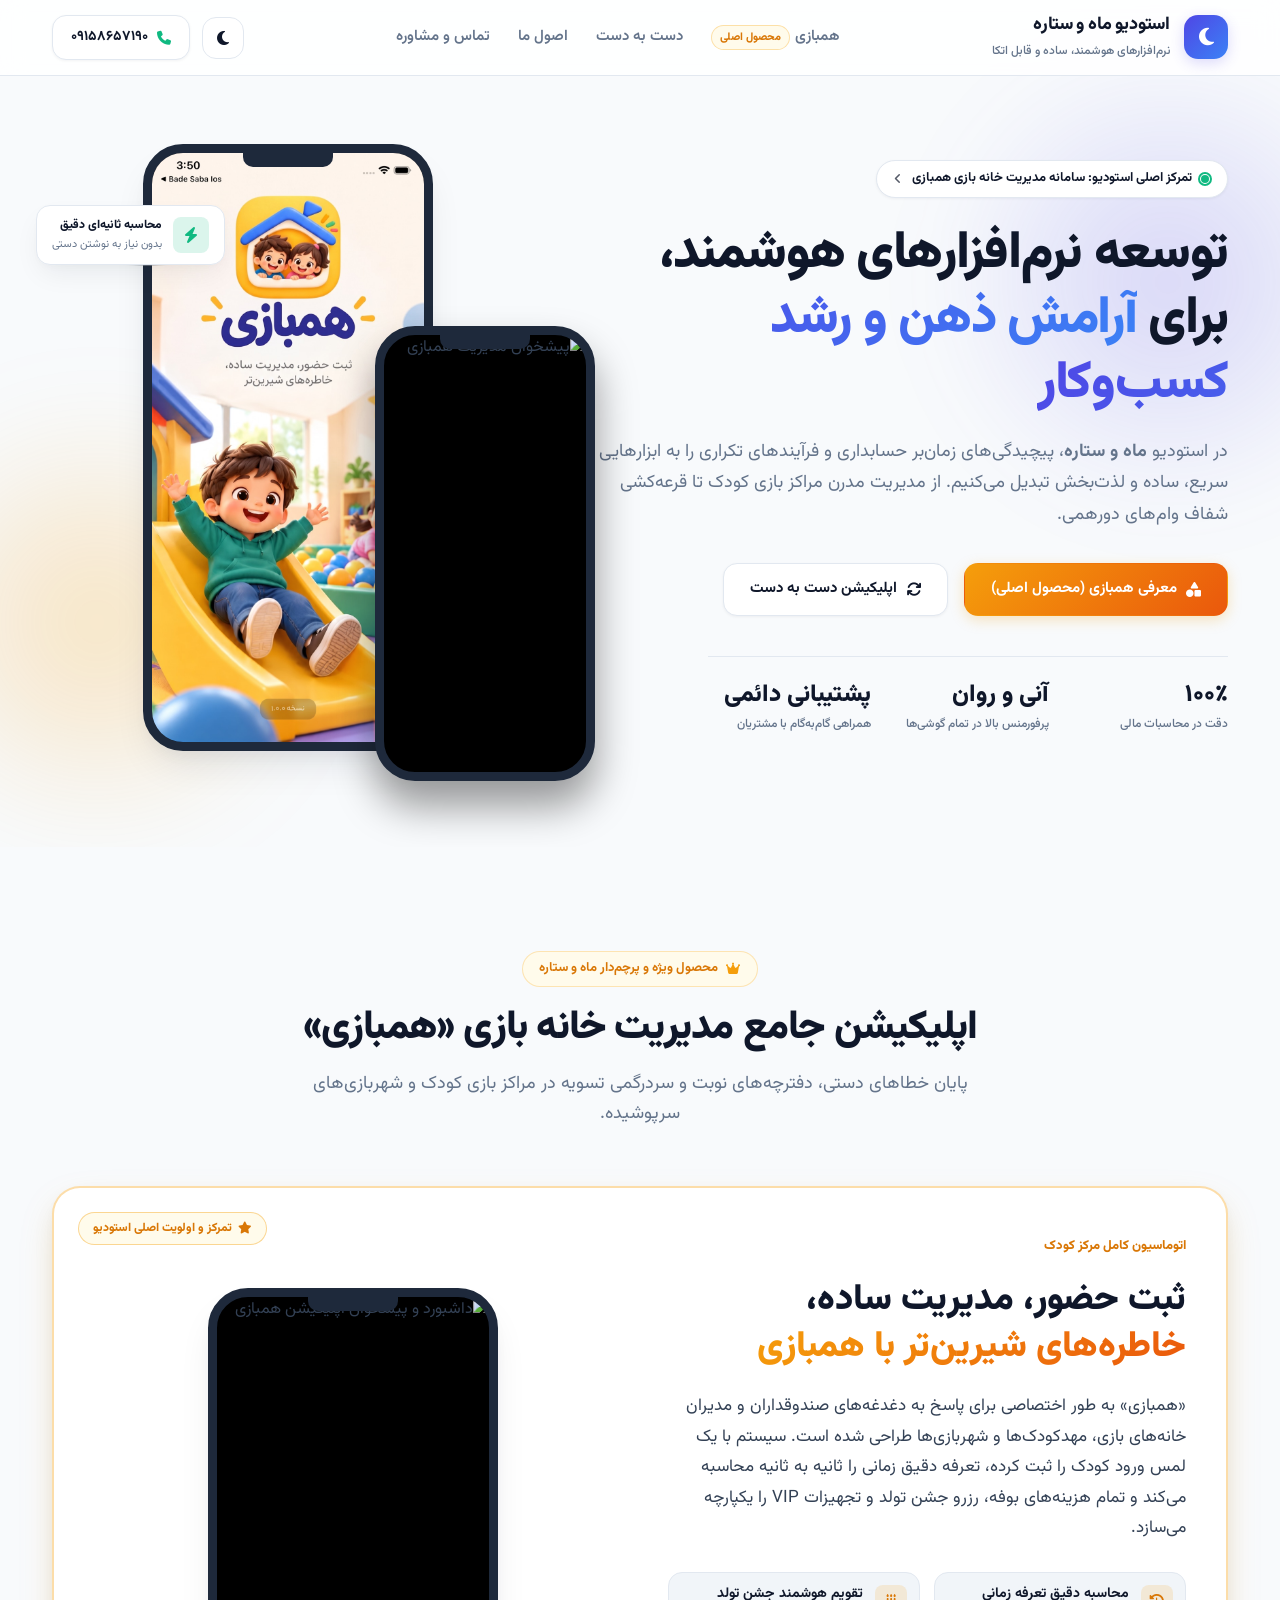
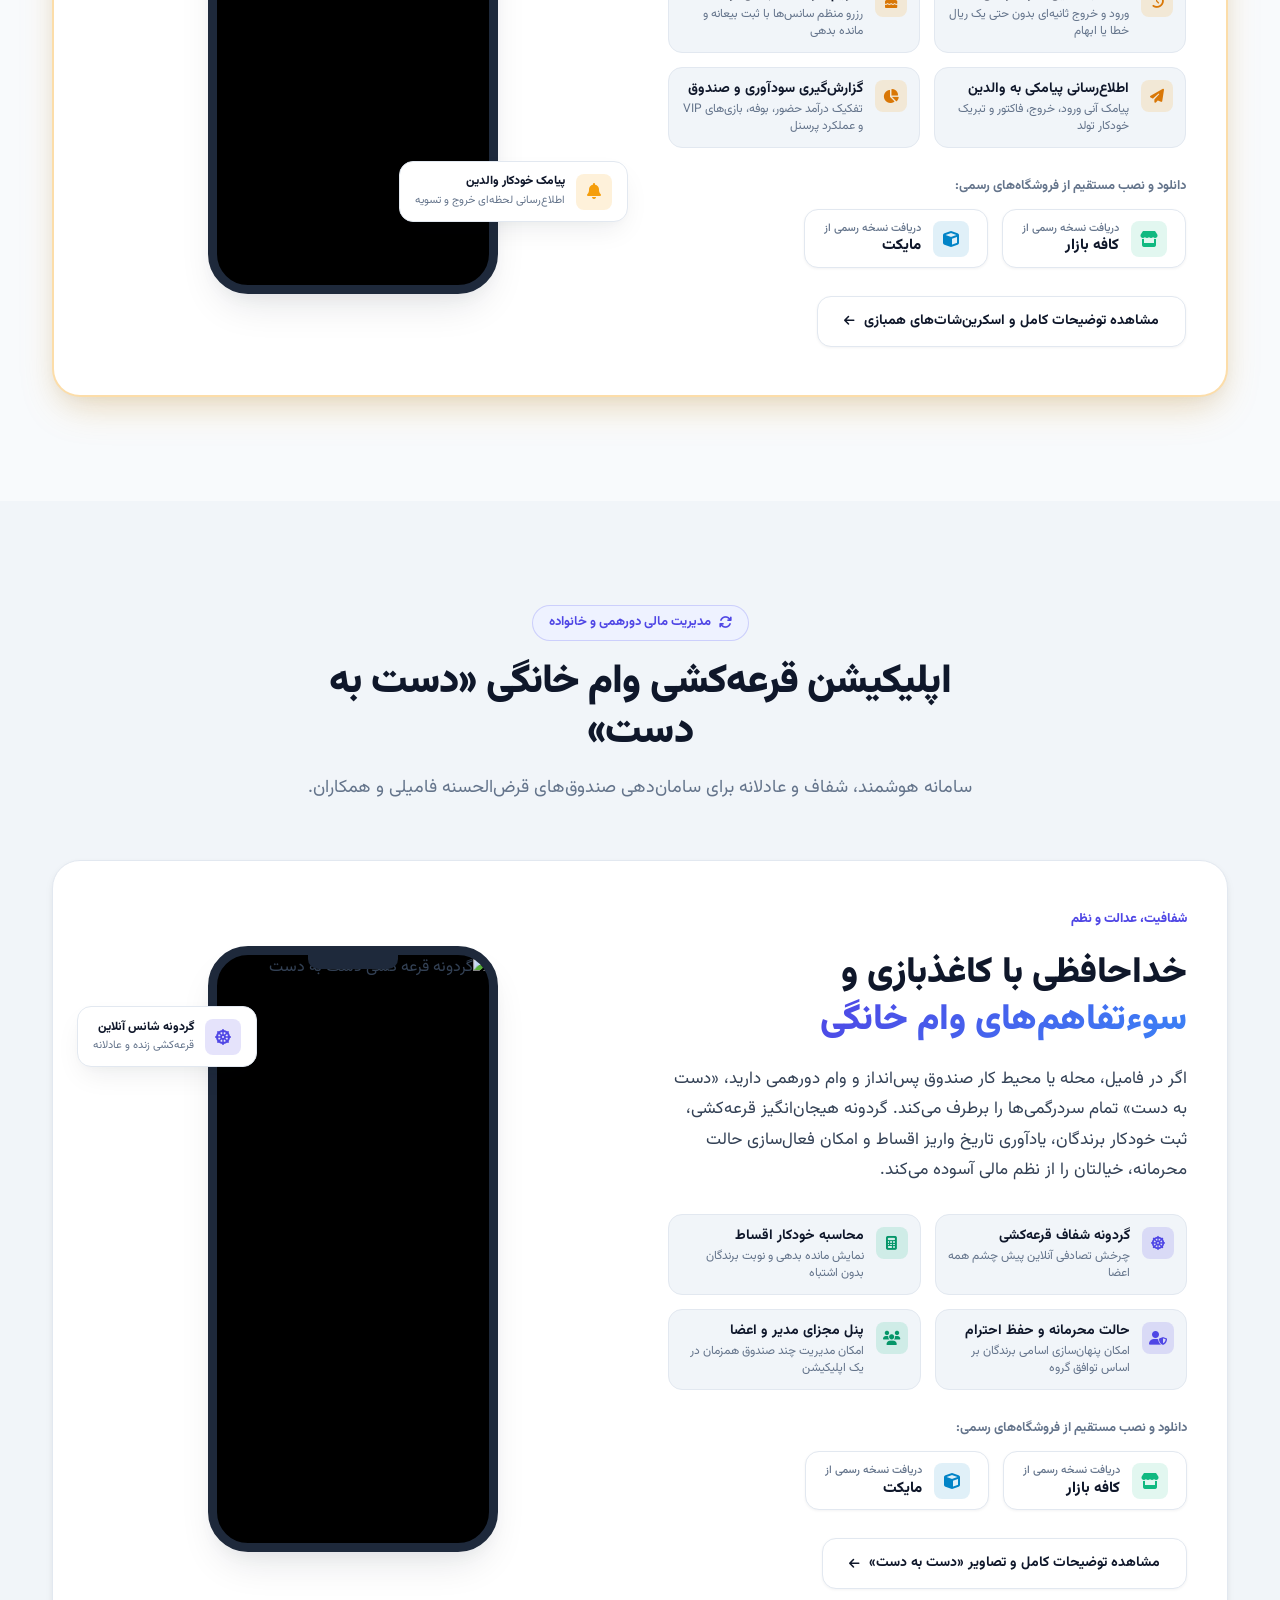
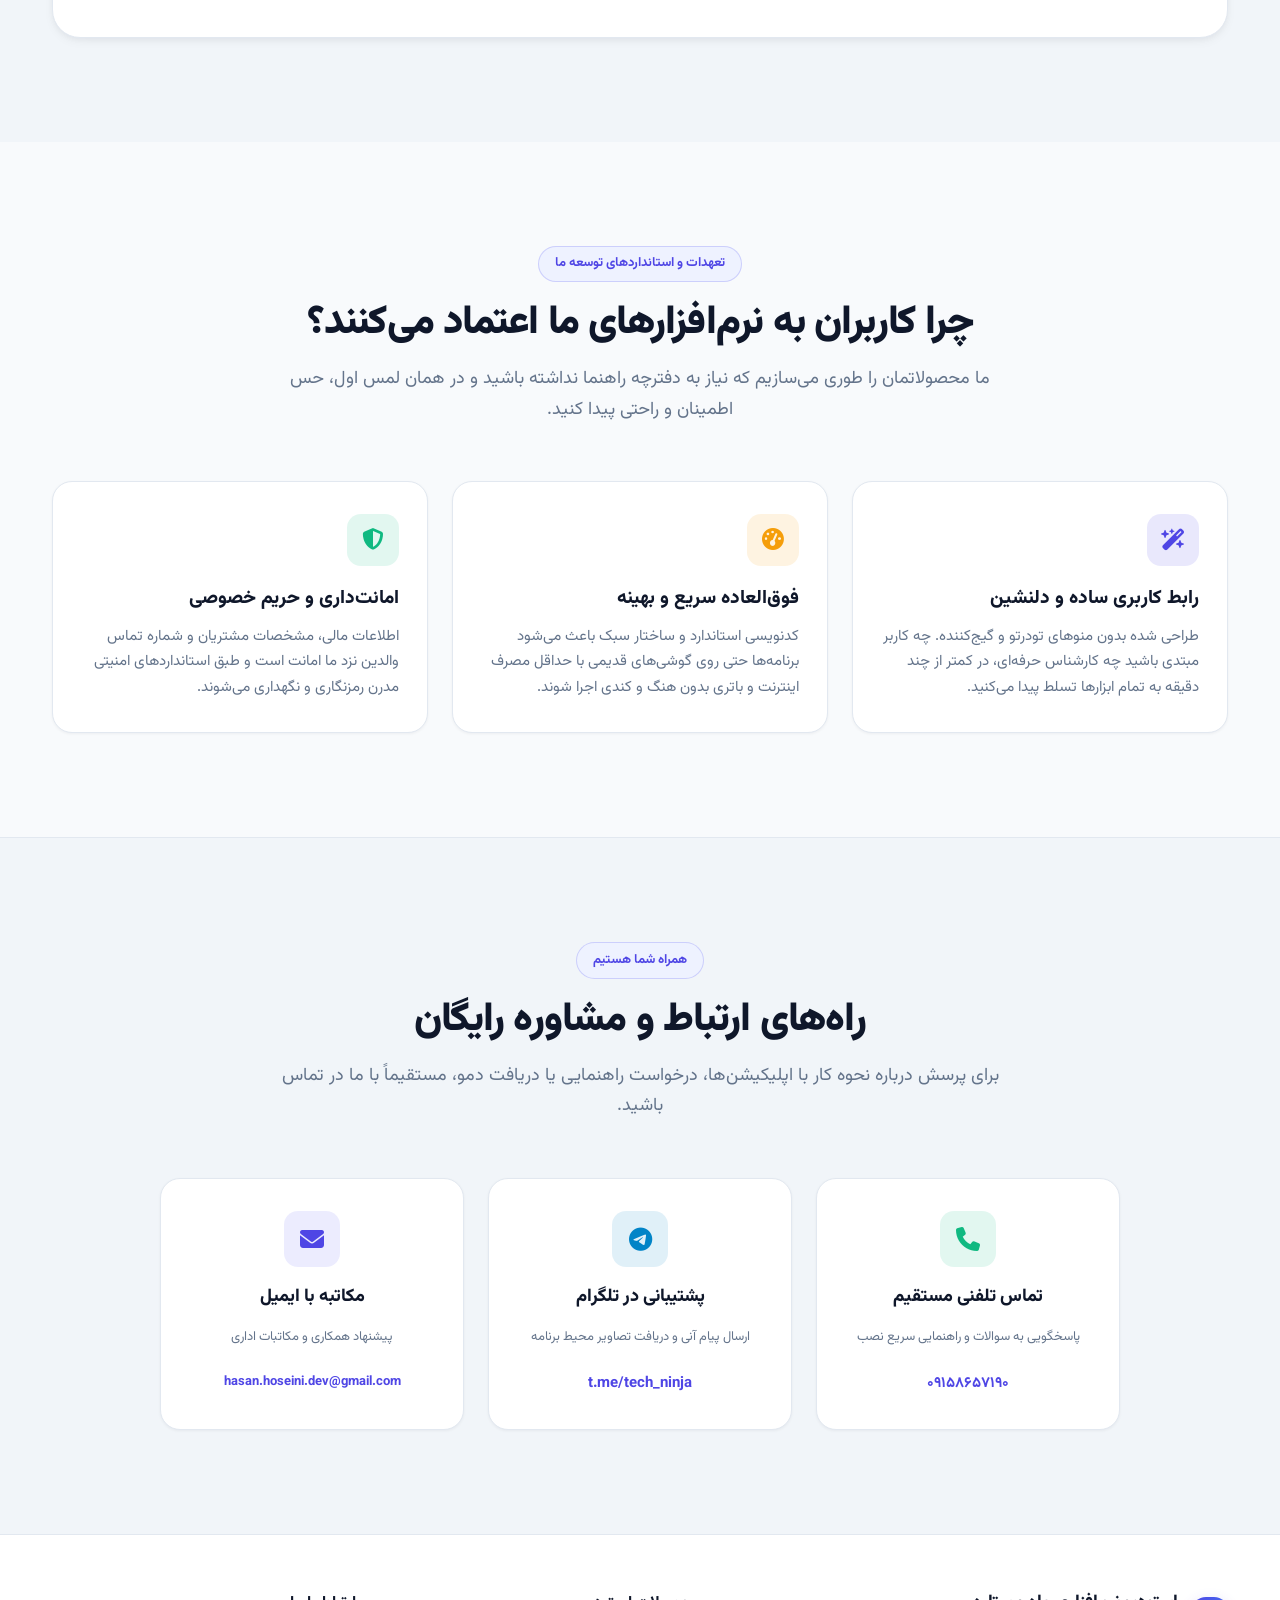
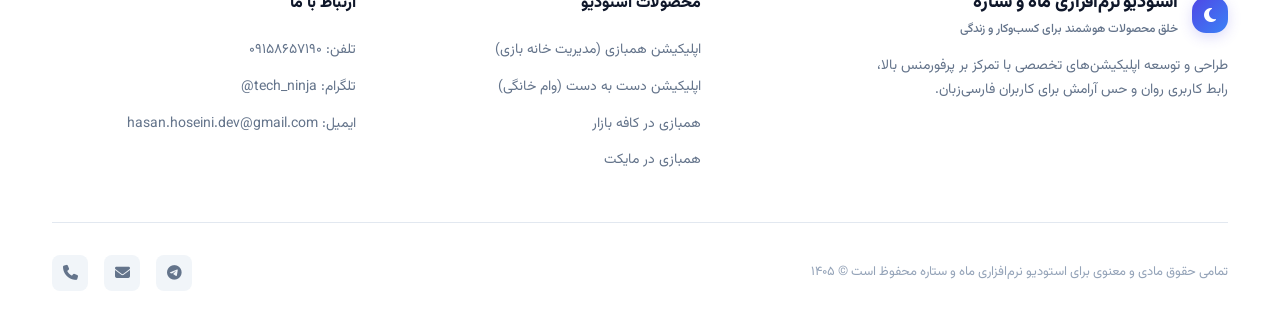
==== index.html @ 5bfb8637 "feat: redesign landing pages with startup design system, hambazi flagship focus, dark/light theme an" ====
<!DOCTYPE html>
<html lang="fa" dir="rtl">
<head>
    <meta charset="UTF-8">
    <meta name="viewport" content="width=device-width, initial-scale=1.0">
    <title>استودیو نرم‌افزاری ماه و ستاره | توسعه اپلیکیشن‌های هوشمند و کاربردی</title>
    <meta name="description" content="استودیو نرم‌افزاری ماه و ستاره، خالق اپلیکیشن مدیریت خانه بازی همبازی (محصول اصلی) و اپلیکیشن قرعه‌کشی وام خانگی دست به دست.">
    <meta name="keywords" content="استودیو ماه و ستاره, اپلیکیشن همبازی, مدیریت خانه بازی, دست به دست, قرعه کشی وام خانگی, نرم افزار شهربازی">
    <meta name="author" content="MoonStar Studio">

    <!-- Preload & OpenGraph -->
    <meta property="og:title" content="استودیو نرم‌افزاری ماه و ستاره | همبازی و دست به دست">
    <meta property="og:description" content="راهکارهای نرم‌افزاری مدرن برای مدیریت خانه بازی و صندوق‌های خانگی با بالاترین سرعت و سادگی.">
    <meta property="og:type" content="website">

    <!-- Instant Theme Init Script (Zero FOUC) -->
    <script>
        (function() {
            try {
                const stored = localStorage.getItem('moonstar_theme');
                const prefersDark = window.matchMedia('(prefers-color-scheme: dark)').matches;
                if (stored === 'dark' || (!stored && prefersDark)) {
                    document.documentElement.classList.add('dark');
                } else {
                    document.documentElement.classList.remove('dark');
                }
            } catch (e) {}
        })();
    </script>

    <!-- Google Font: Vazirmatn -->
    <link rel="preconnect" href="https://fonts.googleapis.com">
    <link rel="preconnect" href="https://fonts.gstatic.com" crossorigin>
    <link href="https://fonts.googleapis.com/css2?family=Vazirmatn:wght@300;400;500;600;700;800;900&display=swap" rel="stylesheet">

    <!-- FontAwesome 6 -->
    <link rel="stylesheet" href="https://cdnjs.cloudflare.com/ajax/libs/font-awesome/6.5.1/css/all.min.css">

    <!-- Design System CSS -->
    <link rel="stylesheet" href="css/style.css">
</head>
<body>

    <!-- Header / Navbar -->
    <header class="header">
        <div class="container header-inner">
            <!-- Brand Logo -->
            <a href="index.html" class="brand-link" aria-label="صفحه اصلی استودیو ماه و ستاره">
                <div class="brand-logo-icon">
                    <i class="fa-solid fa-moon"></i>
                </div>
                <div>
                    <span class="brand-title">استودیو ماه و ستاره</span>
                    <span class="brand-subtitle">نرم‌افزارهای هوشمند، ساده و قابل اتکا</span>
                </div>
            </a>

            <!-- Desktop Nav Menu -->
            <nav>
                <ul class="nav-menu">
                    <li>
                        <a href="#hambazi" class="nav-link">
                            <span>همبازی</span>
                            <span class="nav-link-pill">محصول اصلی</span>
                        </a>
                    </li>
                    <li>
                        <a href="#dastbedast" class="nav-link">دست به دست</a>
                    </li>
                    <li>
                        <a href="#values" class="nav-link">اصول ما</a>
                    </li>
                    <li>
                        <a href="#contact" class="nav-link">تماس و مشاوره</a>
                    </li>
                </ul>
            </nav>

            <!-- Actions -->
            <div class="header-actions">
                <!-- Theme Toggle Button -->
                <button type="button" class="theme-toggle-btn" aria-label="تغییر تم" title="تغییر تم تاریک / روشن">
                    <i class="fa-solid fa-moon"></i>
                </button>

                <!-- Phone CTA (Desktop) -->
                <a href="tel:09158657190" class="btn btn-secondary num-fa" style="display: none; padding: 0.6rem 1.1rem; font-size: 0.875rem;" id="headerPhoneBtn">
                    <i class="fa-solid fa-phone text-emerald-500" style="color: #10b981;"></i>
                    <span>۰۹۱۵۸۶۵۷۱۹۰</span>
                </a>

                <!-- Mobile Menu Button -->
                <button type="button" class="mobile-menu-btn" aria-label="باز کردن منوی موبایل">
                    <i class="fa-solid fa-bars"></i>
                </button>
            </div>
        </div>
    </header>

    <!-- Mobile Drawer Backdrop -->
    <div class="mobile-drawer-backdrop" aria-hidden="true"></div>

    <!-- Mobile Drawer Navigation -->
    <aside class="mobile-drawer" aria-label="منوی موبایل">
        <div class="mobile-drawer-head">
            <div class="brand-link">
                <div class="brand-logo-icon" style="width: 2.25rem; height: 2.25rem; font-size: 1rem;">
                    <i class="fa-solid fa-moon"></i>
                </div>
                <div>
                    <span class="brand-title" style="font-size: 1rem;">ماه و ستاره</span>
                    <span class="brand-subtitle" style="font-size: 0.6875rem;">استودیو نرم‌افزاری</span>
                </div>
            </div>
            <button type="button" class="mobile-drawer-close" aria-label="بستن منو">
                <i class="fa-solid fa-xmark"></i>
            </button>
        </div>

        <ul class="mobile-nav-list">
            <li class="mobile-nav-item">
                <a href="#hambazi">
                    <span>اپلیکیشن همبازی</span>
                    <span class="nav-link-pill">اولویت اول</span>
                </a>
            </li>
            <li class="mobile-nav-item">
                <a href="#dastbedast">
                    <span>اپلیکیشن دست به دست</span>
                    <i class="fa-solid fa-angle-left" style="font-size: 0.75rem; color: var(--text-muted);"></i>
                </a>
            </li>
            <li class="mobile-nav-item">
                <a href="hambazi.html">
                    <span>صفحه اختصاصی همبازی</span>
                    <i class="fa-solid fa-shapes" style="font-size: 0.85rem; color: #f59e0b;"></i>
                </a>
            </li>
            <li class="mobile-nav-item">
                <a href="dastbedast.html">
                    <span>صفحه اختصاصی دست به دست</span>
                    <i class="fa-solid fa-arrows-rotate" style="font-size: 0.85rem; color: var(--primary);"></i>
                </a>
            </li>
            <li class="mobile-nav-item">
                <a href="#values">
                    <span>اصول و تعهدات ما</span>
                    <i class="fa-solid fa-shield-halved" style="font-size: 0.75rem; color: var(--text-muted);"></i>
                </a>
            </li>
            <li class="mobile-nav-item">
                <a href="#contact">
                    <span>ارتباط با استودیو</span>
                    <i class="fa-solid fa-headset" style="font-size: 0.75rem; color: var(--text-muted);"></i>
                </a>
            </li>
        </ul>

        <div class="mobile-drawer-footer">
            <a href="tel:09158657190" class="btn btn-primary num-fa" style="width: 100%;">
                <i class="fa-solid fa-phone"></i>
                <span>تماس مستقیم: ۰۹۱۵۸۶۵۷۱۹۰</span>
            </a>
            <a href="https://t.me/tech_ninja" target="_blank" rel="noopener noreferrer" class="btn btn-secondary" style="width: 100%;">
                <i class="fa-brands fa-telegram" style="color: #0284c7;"></i>
                <span>گفتگو در تلگرام</span>
            </a>
        </div>
    </aside>

    <!-- Main Content -->
    <main id="main-content">

        <!-- Hero Section -->
        <section class="hero-section">
            <div class="hero-glow-1"></div>
            <div class="hero-glow-2"></div>

            <div class="container hero-grid">
                <!-- Text Content -->
                <div class="hero-content">
                    <a href="#hambazi" class="hero-spotlight-pill">
                        <span class="hero-spotlight-dot"></span>
                        <span>تمرکز اصلی استودیو: سامانه مدیریت خانه بازی همبازی</span>
                        <i class="fa-solid fa-angle-left" style="font-size: 0.75rem; opacity: 0.7;"></i>
                    </a>

                    <h1 class="hero-title">
                        توسعه نرم‌افزارهای هوشمند، <br>
                        برای <span class="text-gradient-primary">آرامش ذهن و رشد کسب‌وکار</span>
                    </h1>

                    <p class="hero-desc">
                        در استودیو <strong>ماه و ستاره</strong>، پیچیدگی‌های زمان‌بر حسابداری و فرآیندهای تکراری را به ابزارهایی سریع، ساده و لذت‌بخش تبدیل می‌کنیم. از مدیریت مدرن مراکز بازی کودک تا قرعه‌کشی شفاف وام‌های دورهمی.
                    </p>

                    <div class="hero-actions">
                        <a href="#hambazi" class="btn btn-amber">
                            <i class="fa-solid fa-shapes"></i>
                            <span>معرفی همبازی (محصول اصلی)</span>
                        </a>
                        <a href="#dastbedast" class="btn btn-secondary">
                            <i class="fa-solid fa-arrows-rotate"></i>
                            <span>اپلیکیشن دست به دست</span>
                        </a>
                    </div>

                    <!-- Trust Stats -->
                    <div class="hero-stats-row">
                        <div class="hero-stat-item">
                            <span class="hero-stat-val num-fa">۱۰۰٪</span>
                            <span class="hero-stat-lbl">دقت در محاسبات مالی</span>
                        </div>
                        <div class="hero-stat-item">
                            <span class="hero-stat-val">آنی و روان</span>
                            <span class="hero-stat-lbl">پرفورمنس بالا در تمام گوشی‌ها</span>
                        </div>
                        <div class="hero-stat-item">
                            <span class="hero-stat-val">پشتیبانی دائمی</span>
                            <span class="hero-stat-lbl">همراهی گام‌به‌گام با مشتریان</span>
                        </div>
                    </div>
                </div>

                <!-- Visual Showcase (Dual Phone Frame) -->
                <div class="phone-mockup-wrapper">
                    <div class="phone-frame">
                        <div class="phone-notch"></div>
                        <img src="hambazi-splash.jpg" alt="اپلیکیشن همبازی - مدیریت خانه بازی و شهربازی" class="phone-img" loading="eager" width="290" height="627">
                    </div>

                    <!-- Secondary floating preview -->
                    <div class="secondary-phone">
                        <div class="phone-frame" style="max-width: 220px; box-shadow: 0 25px 40px rgba(0,0,0,0.4);">
                            <div class="phone-notch"></div>
                            <img src="hambazi-dash.png" alt="پیشخوان مدیریت همبازی" class="phone-img" loading="lazy" width="220" height="476">
                        </div>
                    </div>

                    <!-- Floating live badge -->
                    <div class="floating-stat-badge badge-top-left">
                        <div style="width: 2.25rem; height: 2.25rem; border-radius: 8px; background: rgba(16, 185, 129, 0.15); color: #10b981; display: flex; align-items: center; justify-content: center; font-size: 1rem;">
                            <i class="fa-solid fa-bolt"></i>
                        </div>
                        <div>
                            <span style="font-size: 0.75rem; font-weight: 800; color: var(--text-main); display: block;">محاسبه ثانیه‌ای دقیق</span>
                            <span style="font-size: 0.6875rem; color: var(--text-muted); display: block;">بدون نیاز به نوشتن دستی</span>
                        </div>
                    </div>
                </div>
            </div>
        </section>

        <!-- Product 1: Hambazi (Flagship - Primary Focus) -->
        <section id="hambazi" class="section">
            <div class="container">
                <div class="section-title-wrap">
                    <span class="section-badge section-badge-amber">
                        <i class="fa-solid fa-crown" style="color: #f59e0b;"></i>
                        <span>محصول ویژه و پرچم‌دار ماه و ستاره</span>
                    </span>
                    <h2 class="section-title">اپلیکیشن جامع مدیریت خانه بازی «همبازی»</h2>
                    <p class="section-desc">
                        پایان خطاهای دستی، دفترچه‌های نوبت و سردرگمی تسویه در مراکز بازی کودک و شهربازی‌های سرپوشیده.
                    </p>
                </div>

                <div class="product-card-flagship">
                    <span class="flagship-ribbon">
                        <i class="fa-solid fa-star"></i>
                        <span>تمرکز و اولویت اصلی استودیو</span>
                    </span>

                    <div class="product-grid">
                        <!-- Content -->
                        <div class="product-content">
                            <span style="font-size: 0.8125rem; font-weight: 800; color: #d97706; text-transform: uppercase;">اتوماسیون کامل مرکز کودک</span>
                            <h3 class="product-title">
                                ثبت حضور، مدیریت ساده، <br>
                                <span class="text-gradient-amber">خاطره‌های شیرین‌تر با همبازی</span>
                            </h3>

                            <p class="product-desc">
                                «همبازی» به طور اختصاصی برای پاسخ به دغدغه‌های صندوقداران و مدیران خانه‌های بازی، مهدکودک‌ها و شهربازی‌ها طراحی شده است. سیستم با یک لمس ورود کودک را ثبت کرده، تعرفه دقیق زمانی را ثانیه به ثانیه محاسبه می‌کند و تمام هزینه‌های بوفه، رزرو جشن تولد و تجهیزات VIP را یکپارچه می‌سازد.
                            </p>

                            <!-- 4 Key Bullets -->
                            <div class="feature-bullets-grid">
                                <div class="feature-bullet-item">
                                    <div class="feature-bullet-icon bullet-icon-amber">
                                        <i class="fa-solid fa-clock-rotate-left"></i>
                                    </div>
                                    <div class="bullet-text">
                                        <h4>محاسبه دقیق تعرفه زمانی</h4>
                                        <p>ورود و خروج ثانیه‌ای بدون حتی یک ریال خطا یا ابهام</p>
                                    </div>
                                </div>

                                <div class="feature-bullet-item">
                                    <div class="feature-bullet-icon bullet-icon-amber">
                                        <i class="fa-solid fa-cake-candles"></i>
                                    </div>
                                    <div class="bullet-text">
                                        <h4>تقویم هوشمند جشن تولد</h4>
                                        <p>رزرو منظم سانس‌ها با ثبت بیعانه و مانده بدهی</p>
                                    </div>
                                </div>

                                <div class="feature-bullet-item">
                                    <div class="feature-bullet-icon bullet-icon-amber">
                                        <i class="fa-solid fa-paper-plane"></i>
                                    </div>
                                    <div class="bullet-text">
                                        <h4>اطلاع‌رسانی پیامکی به والدین</h4>
                                        <p>پیامک آنی ورود، خروج، فاکتور و تبریک خودکار تولد</p>
                                    </div>
                                </div>

                                <div class="feature-bullet-item">
                                    <div class="feature-bullet-icon bullet-icon-amber">
                                        <i class="fa-solid fa-chart-pie"></i>
                                    </div>
                                    <div class="bullet-text">
                                        <h4>گزارش‌گیری سودآوری و صندوق</h4>
                                        <p>تفکیک درآمد حضور، بوفه، بازی‌های VIP و عملکرد پرسنل</p>
                                    </div>
                                </div>
                            </div>

                            <!-- Store Download Badges -->
                            <div>
                                <span style="font-size: 0.8125rem; font-weight: 700; color: var(--text-muted); display: block; margin-bottom: 0.75rem;">
                                    دانلود و نصب مستقیم از فروشگاه‌های رسمی:
                                </span>
                                <div class="store-badges-group">
                                    <!-- Cafe Bazaar -->
                                    <a href="https://cafebazaar.ir/app/ir.moonstarstudio.hambazi" target="_blank" rel="noopener noreferrer" class="store-badge store-badge-bazaar">
                                        <div class="store-icon-wrap store-icon-bazaar">
                                            <i class="fa-solid fa-store"></i>
                                        </div>
                                        <div class="store-badge-text">
                                            <span class="store-badge-subtitle">دریافت نسخه رسمی از</span>
                                            <span class="store-badge-title">کافه بازار</span>
                                        </div>
                                    </a>

                                    <!-- Myket -->
                                    <a href="https://myket.ir/app/ir.moonstarstudio.hambazi" target="_blank" rel="noopener noreferrer" class="store-badge store-badge-myket">
                                        <div class="store-icon-wrap store-icon-myket">
                                            <i class="fa-solid fa-cube"></i>
                                        </div>
                                        <div class="store-badge-text">
                                            <span class="store-badge-subtitle">دریافت نسخه رسمی از</span>
                                            <span class="store-badge-title">مایکت</span>
                                        </div>
                                    </a>
                                </div>
                            </div>

                            <!-- Link to Full Hambazi Page -->
                            <div style="padding-top: 0.5rem;">
                                <a href="hambazi.html" class="btn btn-secondary" style="font-size: 0.875rem;">
                                    <span>مشاهده توضیحات کامل و اسکرین‌شات‌های همبازی</span>
                                    <i class="fa-solid fa-arrow-left" style="font-size: 0.75rem;"></i>
                                </a>
                            </div>
                        </div>

                        <!-- Visual Frame -->
                        <div class="phone-mockup-wrapper">
                            <div class="phone-frame">
                                <div class="phone-notch"></div>
                                <img src="hambazi-dash.png" alt="داشبورد و پیشخوان اپلیکیشن همبازی" class="phone-img" loading="lazy" width="290" height="627">
                            </div>

                            <div class="floating-stat-badge badge-bottom-right">
                                <div style="width: 2.25rem; height: 2.25rem; border-radius: 8px; background: rgba(245, 158, 11, 0.15); color: #f59e0b; display: flex; align-items: center; justify-content: center; font-size: 1rem;">
                                    <i class="fa-solid fa-bell"></i>
                                </div>
                                <div>
                                    <span style="font-size: 0.75rem; font-weight: 800; color: var(--text-main); display: block;">پیامک خودکار والدین</span>
                                    <span style="font-size: 0.6875rem; color: var(--text-muted); display: block;">اطلاع‌رسانی لحظه‌ای خروج و تسویه</span>
                                </div>
                            </div>
                        </div>
                    </div>
                </div>
            </div>
        </section>

        <!-- Product 2: Dast be Dast -->
        <section id="dastbedast" class="section" style="background: var(--bg-surface-subtle);">
            <div class="container">
                <div class="section-title-wrap">
                    <span class="section-badge section-badge-indigo">
                        <i class="fa-solid fa-arrows-rotate"></i>
                        <span>مدیریت مالی دورهمی و خانواده</span>
                    </span>
                    <h2 class="section-title">اپلیکیشن قرعه‌کشی وام خانگی «دست به دست»</h2>
                    <p class="section-desc">
                        سامانه هوشمند، شفاف و عادلانه برای سامان‌دهی صندوق‌های قرض‌الحسنه فامیلی و همکاران.
                    </p>
                </div>

                <div class="product-card-standard">
                    <div class="product-grid">
                        <!-- Visual Frame -->
                        <div class="phone-mockup-wrapper" style="order: 2;">
                            <div class="phone-frame">
                                <div class="phone-notch"></div>
                                <img src="dast-1.jpg" alt="گردونه قرعه کشی دست به دست" class="phone-img" loading="lazy" width="290" height="627">
                            </div>

                            <div class="floating-stat-badge badge-top-left">
                                <div style="width: 2.25rem; height: 2.25rem; border-radius: 8px; background: rgba(79, 70, 229, 0.15); color: var(--primary); display: flex; align-items: center; justify-content: center; font-size: 1rem;">
                                    <i class="fa-solid fa-dharmachakra"></i>
                                </div>
                                <div>
                                    <span style="font-size: 0.75rem; font-weight: 800; color: var(--text-main); display: block;">گردونه شانس آنلاین</span>
                                    <span style="font-size: 0.6875rem; color: var(--text-muted); display: block;">قرعه‌کشی زنده و عادلانه</span>
                                </div>
                            </div>
                        </div>

                        <!-- Content -->
                        <div class="product-content" style="order: 1;">
                            <span style="font-size: 0.8125rem; font-weight: 800; color: var(--primary); text-transform: uppercase;">شفافیت، عدالت و نظم</span>
                            <h3 class="product-title">
                                خداحافظی با کاغذبازی و <br>
                                <span class="text-gradient-primary">سوءتفاهم‌های وام خانگی</span>
                            </h3>

                            <p class="product-desc">
                                اگر در فامیل، محله یا محیط کار صندوق پس‌انداز و وام دورهمی دارید، «دست به دست» تمام سردرگمی‌ها را برطرف می‌کند. گردونه هیجان‌انگیز قرعه‌کشی، ثبت خودکار برندگان، یادآوری تاریخ واریز اقساط و امکان فعال‌سازی حالت محرمانه، خیالتان را از نظم مالی آسوده می‌کند.
                            </p>

                            <!-- 3 Bullets -->
                            <div class="feature-bullets-grid">
                                <div class="feature-bullet-item">
                                    <div class="feature-bullet-icon bullet-icon-indigo">
                                        <i class="fa-solid fa-dharmachakra"></i>
                                    </div>
                                    <div class="bullet-text">
                                        <h4>گردونه شفاف قرعه‌کشی</h4>
                                        <p>چرخش تصادفی آنلاین پیش چشم همه اعضا</p>
                                    </div>
                                </div>

                                <div class="feature-bullet-item">
                                    <div class="feature-bullet-icon bullet-icon-emerald">
                                        <i class="fa-solid fa-calculator"></i>
                                    </div>
                                    <div class="bullet-text">
                                        <h4>محاسبه خودکار اقساط</h4>
                                        <p>نمایش مانده بدهی و نوبت برندگان بدون اشتباه</p>
                                    </div>
                                </div>

                                <div class="feature-bullet-item">
                                    <div class="feature-bullet-icon bullet-icon-indigo">
                                        <i class="fa-solid fa-user-shield"></i>
                                    </div>
                                    <div class="bullet-text">
                                        <h4>حالت محرمانه و حفظ احترام</h4>
                                        <p>امکان پنهان‌سازی اسامی برندگان بر اساس توافق گروه</p>
                                    </div>
                                </div>

                                <div class="feature-bullet-item">
                                    <div class="feature-bullet-icon bullet-icon-emerald">
                                        <i class="fa-solid fa-users"></i>
                                    </div>
                                    <div class="bullet-text">
                                        <h4>پنل مجزای مدیر و اعضا</h4>
                                        <p>امکان مدیریت چند صندوق همزمان در یک اپلیکیشن</p>
                                    </div>
                                </div>
                            </div>

                            <!-- Store Download Badges -->
                            <div>
                                <span style="font-size: 0.8125rem; font-weight: 700; color: var(--text-muted); display: block; margin-bottom: 0.75rem;">
                                    دانلود و نصب مستقیم از فروشگاه‌های رسمی:
                                </span>
                                <div class="store-badges-group">
                                    <!-- Cafe Bazaar -->
                                    <a href="https://cafebazaar.ir/app/ir.techninja.dastbedast" target="_blank" rel="noopener noreferrer" class="store-badge store-badge-bazaar">
                                        <div class="store-icon-wrap store-icon-bazaar">
                                            <i class="fa-solid fa-store"></i>
                                        </div>
                                        <div class="store-badge-text">
                                            <span class="store-badge-subtitle">دریافت نسخه رسمی از</span>
                                            <span class="store-badge-title">کافه بازار</span>
                                        </div>
                                    </a>

                                    <!-- Myket -->
                                    <a href="https://myket.ir/app/ir.techninja.dastbedast" target="_blank" rel="noopener noreferrer" class="store-badge store-badge-myket">
                                        <div class="store-icon-wrap store-icon-myket">
                                            <i class="fa-solid fa-cube"></i>
                                        </div>
                                        <div class="store-badge-text">
                                            <span class="store-badge-subtitle">دریافت نسخه رسمی از</span>
                                            <span class="store-badge-title">مایکت</span>
                                        </div>
                                    </a>
                                </div>
                            </div>

                            <!-- Link to Full Dast be Dast Page -->
                            <div style="padding-top: 0.5rem;">
                                <a href="dastbedast.html" class="btn btn-secondary" style="font-size: 0.875rem;">
                                    <span>مشاهده توضیحات کامل و تصاویر «دست به دست»</span>
                                    <i class="fa-solid fa-arrow-left" style="font-size: 0.75rem;"></i>
                                </a>
                            </div>
                        </div>
                    </div>
                </div>
            </div>
        </section>

        <!-- Studio Values & Philosophy -->
        <section id="values" class="section">
            <div class="container">
                <div class="section-title-wrap">
                    <span class="section-badge section-badge-indigo">تعهدات و استانداردهای توسعه ما</span>
                    <h2 class="section-title">چرا کاربران به نرم‌افزارهای ما اعتماد می‌کنند؟</h2>
                    <p class="section-desc">ما محصولاتمان را طوری می‌سازیم که نیاز به دفترچه راهنما نداشته باشید و در همان لمس اول، حس اطمینان و راحتی پیدا کنید.</p>
                </div>

                <div class="cards-grid-3">
                    <div class="feature-card">
                        <div class="feature-card-icon" style="background: rgba(79, 70, 229, 0.12); color: var(--primary);">
                            <i class="fa-solid fa-wand-magic-sparkles"></i>
                        </div>
                        <h3 class="feature-card-title">رابط کاربری ساده و دلنشین</h3>
                        <p class="feature-card-text">
                            طراحی شده بدون منوهای تودرتو و گیج‌کننده. چه کاربر مبتدی باشید چه کارشناس حرفه‌ای، در کمتر از چند دقیقه به تمام ابزارها تسلط پیدا می‌کنید.
                        </p>
                    </div>

                    <div class="feature-card">
                        <div class="feature-card-icon" style="background: rgba(245, 158, 11, 0.12); color: #f59e0b;">
                            <i class="fa-solid fa-gauge-high"></i>
                        </div>
                        <h3 class="feature-card-title">فوق‌العاده سریع و بهینه</h3>
                        <p class="feature-card-text">
                            کدنویسی استاندارد و ساختار سبک باعث می‌شود برنامه‌ها حتی روی گوشی‌های قدیمی با حداقل مصرف اینترنت و باتری بدون هنگ و کندی اجرا شوند.
                        </p>
                    </div>

                    <div class="feature-card">
                        <div class="feature-card-icon" style="background: rgba(16, 185, 129, 0.12); color: #10b981;">
                            <i class="fa-solid fa-shield-halved"></i>
                        </div>
                        <h3 class="feature-card-title">امانت‌داری و حریم خصوصی</h3>
                        <p class="feature-card-text">
                            اطلاعات مالی، مشخصات مشتریان و شماره تماس والدین نزد ما امانت است و طبق استانداردهای امنیتی مدرن رمزنگاری و نگهداری می‌شوند.
                        </p>
                    </div>
                </div>
            </div>
        </section>

        <!-- Contact Section -->
        <section id="contact" class="section" style="background: var(--bg-surface-subtle); border-top: 1px solid var(--border-subtle);">
            <div class="container">
                <div class="section-title-wrap">
                    <span class="section-badge section-badge-indigo">همراه شما هستیم</span>
                    <h2 class="section-title">راه‌های ارتباط و مشاوره رایگان</h2>
                    <p class="section-desc">
                        برای پرسش درباره نحوه کار با اپلیکیشن‌ها، درخواست راهنمایی یا دریافت دمو، مستقیماً با ما در تماس باشید.
                    </p>
                </div>

                <div class="contact-cards-grid">
                    <!-- Phone -->
                    <a href="tel:09158657190" class="contact-card">
                        <div class="contact-card-icon" style="background: rgba(16, 185, 129, 0.12); color: #10b981;">
                            <i class="fa-solid fa-phone"></i>
                        </div>
                        <h3 class="contact-card-title">تماس تلفنی مستقیم</h3>
                        <p class="contact-card-desc">پاسخگویی به سوالات و راهنمایی سریع نصب</p>
                        <span class="contact-card-link num-fa">۰۹۱۵۸۶۵۷۱۹۰</span>
                    </a>

                    <!-- Telegram -->
                    <a href="https://t.me/tech_ninja" target="_blank" rel="noopener noreferrer" class="contact-card">
                        <div class="contact-card-icon" style="background: rgba(2, 132, 199, 0.12); color: #0284c7;">
                            <i class="fa-brands fa-telegram"></i>
                        </div>
                        <h3 class="contact-card-title">پشتیبانی در تلگرام</h3>
                        <p class="contact-card-desc">ارسال پیام آنی و دریافت تصاویر محیط برنامه</p>
                        <span class="contact-card-link">t.me/tech_ninja</span>
                    </a>

                    <!-- Email -->
                    <a href="mailto:hasan.hoseini.dev@gmail.com" class="contact-card">
                        <div class="contact-card-icon" style="background: rgba(99, 102, 241, 0.12); color: var(--primary);">
                            <i class="fa-solid fa-envelope"></i>
                        </div>
                        <h3 class="contact-card-title">مکاتبه با ایمیل</h3>
                        <p class="contact-card-desc">پیشنهاد همکاری و مکاتبات اداری</p>
                        <span class="contact-card-link" style="font-size: 0.8125rem;">hasan.hoseini.dev@gmail.com</span>
                    </a>
                </div>
            </div>
        </section>

    </main>

    <!-- Footer -->
    <footer class="footer">
        <div class="container">
            <div class="footer-top">
                <div class="footer-brand">
                    <div class="brand-link">
                        <div class="brand-logo-icon" style="width: 2.25rem; height: 2.25rem; font-size: 1rem;">
                            <i class="fa-solid fa-moon"></i>
                        </div>
                        <div>
                            <span class="brand-title">استودیو نرم‌افزاری ماه و ستاره</span>
                            <span class="brand-subtitle">خلق محصولات هوشمند برای کسب‌وکار و زندگی</span>
                        </div>
                    </div>
                    <p>
                        طراحی و توسعه اپلیکیشن‌های تخصصی با تمرکز بر پرفورمنس بالا، رابط کاربری روان و حس آرامش برای کاربران فارسی‌زبان.
                    </p>
                </div>

                <div>
                    <h4 class="footer-col-title">محصولات استودیو</h4>
                    <ul class="footer-links">
                        <li>
                            <a href="hambazi.html" class="footer-link">اپلیکیشن همبازی (مدیریت خانه بازی)</a>
                        </li>
                        <li>
                            <a href="dastbedast.html" class="footer-link">اپلیکیشن دست به دست (وام خانگی)</a>
                        </li>
                        <li>
                            <a href="https://cafebazaar.ir/app/ir.moonstarstudio.hambazi" target="_blank" rel="noopener noreferrer" class="footer-link">همبازی در کافه بازار</a>
                        </li>
                        <li>
                            <a href="https://myket.ir/app/ir.moonstarstudio.hambazi" target="_blank" rel="noopener noreferrer" class="footer-link">همبازی در مایکت</a>
                        </li>
                    </ul>
                </div>

                <div>
                    <h4 class="footer-col-title">ارتباط با ما</h4>
                    <ul class="footer-links">
                        <li>
                            <a href="tel:09158657190" class="footer-link num-fa">تلفن: ۰۹۱۵۸۶۵۷۱۹۰</a>
                        </li>
                        <li>
                            <a href="https://t.me/tech_ninja" target="_blank" rel="noopener noreferrer" class="footer-link">تلگرام: tech_ninja@</a>
                        </li>
                        <li>
                            <a href="mailto:hasan.hoseini.dev@gmail.com" class="footer-link">ایمیل: hasan.hoseini.dev@gmail.com</a>
                        </li>
                    </ul>
                </div>
            </div>

            <div class="footer-bottom">
                <div>
                    تمامی حقوق مادی و معنوی برای استودیو نرم‌افزاری ماه و ستاره محفوظ است © ۱۴۰۵
                </div>
                <div class="social-links">
                    <a href="https://t.me/tech_ninja" target="_blank" rel="noopener noreferrer" class="social-btn" aria-label="تلگرام">
                        <i class="fa-brands fa-telegram"></i>
                    </a>
                    <a href="mailto:hasan.hoseini.dev@gmail.com" class="social-btn" aria-label="ایمیل">
                        <i class="fa-solid fa-envelope"></i>
                    </a>
                    <a href="tel:09158657190" class="social-btn" aria-label="تماس تلفنی">
                        <i class="fa-solid fa-phone"></i>
                    </a>
                </div>
            </div>
        </div>
    </footer>

    <!-- Interactive Scripts -->
    <script src="js/main.js"></script>
    <script>
        // Reveal desktop header phone button on scroll or on larger screens
        if (window.innerWidth >= 1200) {
            const btn = document.getElementById('headerPhoneBtn');
            if (btn) btn.style.display = 'inline-flex';
        }
    </script>
</body>
</html>
---- css/style.css ----
/* ==========================================================================
   MoonStar Studio - Design System & Modern Responsive Stylesheet
   Supports: Light/Dark Theme, RTL, Mobile First, High Performance
   ========================================================================== */

/* --------------------------------------------------------------------------
   1. Theme Variables & Tokens
   -------------------------------------------------------------------------- */
:root {
  --font-sans: 'Vazirmatn', -apple-system, BlinkMacSystemFont, 'Segoe UI', Roboto, Helvetica, Arial, sans-serif;

  /* Light Palette */
  --bg-page: #f8fafc;
  --bg-surface: #ffffff;
  --bg-surface-elevated: #ffffff;
  --bg-surface-subtle: #f1f5f9;
  --bg-card: #ffffff;
  --bg-glass: rgba(255, 255, 255, 0.85);

  --border-subtle: #e2e8f0;
  --border-strong: #cbd5e1;
  --border-accent: rgba(99, 102, 241, 0.25);

  --text-main: #0f172a;
  --text-body: #334155;
  --text-muted: #64748b;
  --text-faint: #94a3b8;

  /* Brand Accents */
  --primary: #4f46e5;
  --primary-hover: #4338ca;
  --primary-light: #eef2ff;
  --primary-gradient: linear-gradient(135deg, #4f46e5 0%, #3b82f6 100%);
  --primary-glow: rgba(79, 70, 229, 0.2);

  /* Hambazi Brand (Amber / Warm Orange / Playful Blue) */
  --hambazi-primary: #f59e0b;
  --hambazi-gradient: linear-gradient(135deg, #f59e0b 0%, #ea580c 100%);
  --hambazi-glow: rgba(245, 158, 11, 0.25);
  --hambazi-light: #fffbeb;

  /* Dast be Dast Brand (Indigo / Violet) */
  --dast-primary: #4338ca;
  --dast-gradient: linear-gradient(135deg, #4338ca 0%, #7c3aed 100%);
  --dast-glow: rgba(67, 56, 202, 0.2);
  --dast-light: #eef2ff;

  /* Store Colors */
  --bazaar-green: #10b981;
  --bazaar-hover: #059669;
  --myket-blue: #0284c7;
  --myket-hover: #0369a1;

  /* Shadows */
  --shadow-sm: 0 1px 3px 0 rgba(15, 23, 42, 0.05);
  --shadow-md: 0 4px 12px -2px rgba(15, 23, 42, 0.06), 0 2px 6px -1px rgba(15, 23, 42, 0.04);
  --shadow-lg: 0 12px 28px -6px rgba(15, 23, 42, 0.08), 0 4px 12px -2px rgba(15, 23, 42, 0.03);
  --shadow-xl: 0 20px 40px -12px rgba(15, 23, 42, 0.12), 0 8px 16px -4px rgba(15, 23, 42, 0.04);
  --phone-frame-border: #1e293b;

  --transition-fast: 150ms ease;
  --transition-normal: 250ms ease;
  --radius-sm: 8px;
  --radius-md: 14px;
  --radius-lg: 20px;
  --radius-xl: 28px;
  --radius-full: 9999px;
}

/* Dark Theme */
html.dark {
  --bg-page: #0b0f19;
  --bg-surface: #111827;
  --bg-surface-elevated: #1a2234;
  --bg-surface-subtle: #1e293b;
  --bg-card: #131b2e;
  --bg-glass: rgba(11, 15, 25, 0.88);

  --border-subtle: #1f293d;
  --border-strong: #334155;
  --border-accent: rgba(99, 102, 241, 0.35);

  --text-main: #f8fafc;
  --text-body: #cbd5e1;
  --text-muted: #94a3b8;
  --text-faint: #64748b;

  --primary: #6366f1;
  --primary-hover: #818cf8;
  --primary-light: rgba(99, 102, 241, 0.12);
  --primary-gradient: linear-gradient(135deg, #6366f1 0%, #38bdf8 100%);
  --primary-glow: rgba(99, 102, 241, 0.3);

  --hambazi-primary: #fbbf24;
  --hambazi-gradient: linear-gradient(135deg, #fbbf24 0%, #f97316 100%);
  --hambazi-glow: rgba(251, 191, 36, 0.25);
  --hambazi-light: rgba(251, 191, 36, 0.1);

  --dast-primary: #818cf8;
  --dast-gradient: linear-gradient(135deg, #818cf8 0%, #a855f7 100%);
  --dast-glow: rgba(129, 140, 248, 0.25);
  --dast-light: rgba(129, 140, 248, 0.1);

  --shadow-sm: 0 1px 3px 0 rgba(0, 0, 0, 0.4);
  --shadow-md: 0 4px 14px -2px rgba(0, 0, 0, 0.5);
  --shadow-lg: 0 14px 32px -6px rgba(0, 0, 0, 0.6);
  --shadow-xl: 0 24px 50px -10px rgba(0, 0, 0, 0.75);
  --phone-frame-border: #334155;
}

/* --------------------------------------------------------------------------
   2. Reset & Baseline
   -------------------------------------------------------------------------- */
*, *::before, *::after {
  box-sizing: border-box;
  margin: 0;
  padding: 0;
}

html {
  font-family: var(--font-sans);
  direction: rtl;
  text-align: right;
  scroll-behavior: smooth;
  -webkit-text-size-adjust: 100%;
}

body {
  background-color: var(--bg-page);
  color: var(--text-body);
  font-family: var(--font-sans);
  font-size: 1rem;
  line-height: 1.65;
  transition: background-color var(--transition-normal), color var(--transition-normal);
  overflow-x: hidden;
  position: relative;
}

img, svg {
  display: block;
  max-width: 100%;
}

a {
  color: inherit;
  text-decoration: none;
  transition: color var(--transition-fast);
}

button {
  font-family: inherit;
  cursor: pointer;
  border: none;
  background: none;
}

/* Persian number ligature settings if available */
.num-fa {
  font-feature-settings: "ss01";
}

/* --------------------------------------------------------------------------
   3. Layout Utilities
   -------------------------------------------------------------------------- */
.container {
  width: 100%;
  max-width: 1240px;
  margin-left: auto;
  margin-right: auto;
  padding-left: 1.25rem;
  padding-right: 1.25rem;
}

@media (min-width: 640px) {
  .container {
    padding-left: 2rem;
    padding-right: 2rem;
  }
}

.section {
  padding-top: 5rem;
  padding-bottom: 5rem;
  position: relative;
}

@media (min-width: 768px) {
  .section {
    padding-top: 6.5rem;
    padding-bottom: 6.5rem;
  }
}

.section-title-wrap {
  text-align: center;
  max-width: 720px;
  margin-left: auto;
  margin-right: auto;
  margin-bottom: 3.5rem;
}

.section-badge {
  display: inline-flex;
  align-items: center;
  gap: 0.5rem;
  padding: 0.4rem 1rem;
  border-radius: var(--radius-full);
  font-size: 0.8125rem;
  font-weight: 700;
  margin-bottom: 1rem;
}

.section-badge-indigo {
  background: var(--primary-light);
  color: var(--primary);
  border: 1px solid var(--border-accent);
}

.section-badge-amber {
  background: var(--hambazi-light);
  color: #d97706;
  border: 1px solid rgba(245, 158, 11, 0.25);
}

html.dark .section-badge-amber {
  color: #fbbf24;
}

.section-title {
  font-size: 2rem;
  font-weight: 900;
  color: var(--text-main);
  line-height: 1.25;
  margin-bottom: 1rem;
  letter-spacing: -0.02em;
}

@media (min-width: 768px) {
  .section-title {
    font-size: 2.5rem;
  }
}

.section-desc {
  font-size: 1rem;
  color: var(--text-muted);
  line-height: 1.7;
}

@media (min-width: 768px) {
  .section-desc {
    font-size: 1.125rem;
  }
}

/* --------------------------------------------------------------------------
   4. Header & Navbar
   -------------------------------------------------------------------------- */
.header {
  position: fixed;
  top: 0;
  left: 0;
  right: 0;
  height: 4.75rem;
  z-index: 100;
  background: var(--bg-glass);
  backdrop-filter: blur(12px);
  -webkit-backdrop-filter: blur(12px);
  border-bottom: 1px solid var(--border-subtle);
  transition: background-color var(--transition-normal), border-color var(--transition-normal);
}

.header-inner {
  display: flex;
  align-items: center;
  justify-content: space-between;
  height: 100%;
  gap: 1rem;
}

.brand-link {
  display: flex;
  align-items: center;
  gap: 0.875rem;
  text-decoration: none;
}

.brand-logo-icon {
  width: 2.75rem;
  height: 2.75rem;
  border-radius: var(--radius-md);
  display: flex;
  align-items: center;
  justify-content: center;
  font-size: 1.25rem;
  color: #ffffff;
  background: var(--primary-gradient);
  box-shadow: 0 4px 14px var(--primary-glow);
  flex-shrink: 0;
  transition: transform var(--transition-fast);
}

.brand-link:hover .brand-logo-icon {
  transform: scale(1.05);
}

.brand-title {
  font-size: 1.125rem;
  font-weight: 800;
  color: var(--text-main);
  line-height: 1.2;
  letter-spacing: -0.01em;
}

.brand-subtitle {
  font-size: 0.75rem;
  color: var(--text-muted);
  font-weight: 500;
  display: block;
  margin-top: 0.15rem;
}

/* Nav links */
.nav-menu {
  display: none;
  align-items: center;
  gap: 1.75rem;
  list-style: none;
}

@media (min-width: 992px) {
  .nav-menu {
    display: flex;
  }
}

.nav-link {
  font-size: 0.9375rem;
  font-weight: 600;
  color: var(--text-muted);
  transition: color var(--transition-fast);
  display: inline-flex;
  align-items: center;
  gap: 0.35rem;
}

.nav-link:hover, .nav-link.active {
  color: var(--primary);
}

.nav-link-pill {
  font-size: 0.6875rem;
  font-weight: 800;
  padding: 0.15rem 0.5rem;
  border-radius: var(--radius-full);
  background: var(--hambazi-light);
  color: #d97706;
  border: 1px solid rgba(245, 158, 11, 0.3);
}

html.dark .nav-link-pill {
  color: #fbbf24;
}

/* Actions in Header */
.header-actions {
  display: flex;
  align-items: center;
  gap: 0.75rem;
}

/* Theme Toggle Button */
.theme-toggle-btn {
  width: 2.625rem;
  height: 2.625rem;
  border-radius: var(--radius-md);
  border: 1px solid var(--border-subtle);
  background: var(--bg-surface);
  color: var(--text-main);
  display: flex;
  align-items: center;
  justify-content: center;
  font-size: 1rem;
  transition: all var(--transition-fast);
}

.theme-toggle-btn:hover {
  background: var(--bg-surface-subtle);
  border-color: var(--border-strong);
  color: var(--primary);
}

/* Mobile Toggle */
.mobile-menu-btn {
  width: 2.625rem;
  height: 2.625rem;
  border-radius: var(--radius-md);
  border: 1px solid var(--border-subtle);
  background: var(--bg-surface);
  color: var(--text-main);
  display: flex;
  align-items: center;
  justify-content: center;
  font-size: 1.125rem;
}

@media (min-width: 992px) {
  .mobile-menu-btn {
    display: none;
  }
}

/* Mobile Drawer */
.mobile-drawer-backdrop {
  position: fixed;
  inset: 0;
  background: rgba(0, 0, 0, 0.6);
  backdrop-filter: blur(4px);
  z-index: 105;
  opacity: 0;
  pointer-events: none;
  transition: opacity var(--transition-normal);
}

.mobile-drawer-backdrop.active {
  opacity: 1;
  pointer-events: auto;
}

.mobile-drawer {
  position: fixed;
  top: 0;
  bottom: 0;
  right: 0;
  width: 85%;
  max-width: 340px;
  background: var(--bg-surface);
  border-left: 1px solid var(--border-subtle);
  z-index: 110;
  display: flex;
  flex-direction: column;
  padding: 1.5rem;
  transform: translateX(100%);
  transition: transform var(--transition-normal);
  overflow-y: auto;
}

.mobile-drawer.active {
  transform: translateX(0);
}

.mobile-drawer-head {
  display: flex;
  align-items: center;
  justify-content: space-between;
  padding-bottom: 1.25rem;
  border-bottom: 1px solid var(--border-subtle);
  margin-bottom: 1.5rem;
}

.mobile-drawer-close {
  width: 2.25rem;
  height: 2.25rem;
  border-radius: var(--radius-sm);
  background: var(--bg-surface-subtle);
  color: var(--text-main);
  display: flex;
  align-items: center;
  justify-content: center;
  font-size: 1rem;
}

.mobile-nav-list {
  display: flex;
  flex-direction: column;
  gap: 0.5rem;
  list-style: none;
  margin-bottom: 2rem;
}

.mobile-nav-item a {
  display: flex;
  align-items: center;
  justify-content: space-between;
  padding: 0.75rem 1rem;
  border-radius: var(--radius-md);
  font-size: 0.9375rem;
  font-weight: 600;
  color: var(--text-main);
  background: transparent;
  transition: background var(--transition-fast);
}

.mobile-nav-item a:hover {
  background: var(--bg-surface-subtle);
  color: var(--primary);
}

.mobile-drawer-footer {
  margin-top: auto;
  padding-top: 1.5rem;
  border-top: 1px solid var(--border-subtle);
  display: flex;
  flex-direction: column;
  gap: 0.75rem;
}

/* --------------------------------------------------------------------------
   5. Hero Section
   -------------------------------------------------------------------------- */
.hero-section {
  padding-top: 7.5rem;
  padding-bottom: 4.5rem;
  position: relative;
  overflow: hidden;
}

@media (min-width: 992px) {
  .hero-section {
    padding-top: 9rem;
    padding-bottom: 6rem;
  }
}

.hero-glow-1 {
  position: absolute;
  top: 5%;
  right: -10%;
  width: 480px;
  height: 480px;
  background: radial-gradient(circle, var(--primary-glow) 0%, rgba(99, 102, 241, 0) 70%);
  border-radius: 50%;
  pointer-events: none;
  z-index: 0;
  filter: blur(40px);
}

.hero-glow-2 {
  position: absolute;
  bottom: 0%;
  left: -10%;
  width: 450px;
  height: 450px;
  background: radial-gradient(circle, var(--hambazi-glow) 0%, rgba(245, 158, 11, 0) 70%);
  border-radius: 50%;
  pointer-events: none;
  z-index: 0;
  filter: blur(45px);
}

.hero-grid {
  display: grid;
  grid-template-columns: 1fr;
  gap: 3rem;
  align-items: center;
  position: relative;
  z-index: 1;
}

@media (min-width: 992px) {
  .hero-grid {
    grid-template-columns: 1.15fr 0.85fr;
    gap: 4rem;
  }
}

.hero-content {
  text-align: center;
}

@media (min-width: 992px) {
  .hero-content {
    text-align: right;
  }
}

.hero-spotlight-pill {
  display: inline-flex;
  align-items: center;
  gap: 0.6rem;
  padding: 0.45rem 1.1rem;
  background: var(--bg-surface);
  border: 1px solid var(--border-subtle);
  border-radius: var(--radius-full);
  box-shadow: var(--shadow-sm);
  margin-bottom: 1.5rem;
  font-size: 0.8125rem;
  font-weight: 700;
  color: var(--text-main);
  transition: all var(--transition-fast);
}

.hero-spotlight-pill:hover {
  border-color: var(--primary);
  transform: translateY(-1px);
}

.hero-spotlight-dot {
  width: 0.5rem;
  height: 0.5rem;
  border-radius: 50%;
  background: #10b981;
  position: relative;
}

.hero-spotlight-dot::after {
  content: '';
  position: absolute;
  inset: -3px;
  border-radius: 50%;
  border: 2px solid #10b981;
  animation: pulse-ring 2s cubic-bezier(0.455, 0.03, 0.515, 0.955) infinite;
}

@keyframes pulse-ring {
  0% { transform: scale(0.7); opacity: 1; }
  100% { transform: scale(2.2); opacity: 0; }
}

.hero-title {
  font-size: 2.25rem;
  font-weight: 900;
  color: var(--text-main);
  line-height: 1.25;
  margin-bottom: 1.25rem;
  letter-spacing: -0.025em;
}

@media (min-width: 640px) {
  .hero-title {
    font-size: 2.75rem;
  }
}

@media (min-width: 992px) {
  .hero-title {
    font-size: 3.25rem;
  }
}

.text-gradient-primary {
  background: var(--primary-gradient);
  -webkit-background-clip: text;
  -webkit-text-fill-color: transparent;
}

.text-gradient-amber {
  background: var(--hambazi-gradient);
  -webkit-background-clip: text;
  -webkit-text-fill-color: transparent;
}

.hero-desc {
  font-size: 1.0625rem;
  color: var(--text-muted);
  line-height: 1.75;
  margin-bottom: 2rem;
  max-width: 640px;
  margin-left: auto;
  margin-right: auto;
}

@media (min-width: 992px) {
  .hero-desc {
    margin-left: 0;
    margin-right: 0;
    font-size: 1.125rem;
  }
}

.hero-actions {
  display: flex;
  flex-wrap: wrap;
  align-items: center;
  justify-content: center;
  gap: 1rem;
  margin-bottom: 2.5rem;
}

@media (min-width: 992px) {
  .hero-actions {
    justify-content: flex-start;
  }
}

/* Trust / Metric stats below hero */
.hero-stats-row {
  display: grid;
  grid-template-columns: repeat(3, 1fr);
  gap: 1rem;
  padding-top: 1.5rem;
  border-top: 1px solid var(--border-subtle);
  max-width: 520px;
  margin-left: auto;
  margin-right: auto;
}

@media (min-width: 992px) {
  .hero-stats-row {
    margin-left: 0;
    margin-right: 0;
  }
}

.hero-stat-item {
  text-align: center;
}

@media (min-width: 992px) {
  .hero-stat-item {
    text-align: right;
  }
}

.hero-stat-val {
  font-size: 1.5rem;
  font-weight: 900;
  color: var(--text-main);
  line-height: 1.2;
}

.hero-stat-lbl {
  font-size: 0.75rem;
  color: var(--text-muted);
  margin-top: 0.25rem;
  display: block;
  font-weight: 500;
}

/* --------------------------------------------------------------------------
   6. Official Store Download Badges (Cafe Bazaar & Myket)
   -------------------------------------------------------------------------- */
.store-badges-group {
  display: flex;
  flex-wrap: wrap;
  align-items: center;
  gap: 0.875rem;
}

.store-badge {
  display: inline-flex;
  align-items: center;
  gap: 0.75rem;
  padding: 0.65rem 1.15rem;
  border-radius: var(--radius-md);
  background: var(--bg-surface);
  border: 1px solid var(--border-subtle);
  box-shadow: var(--shadow-sm);
  text-decoration: none;
  transition: all var(--transition-fast);
  color: var(--text-main);
  min-width: 165px;
}

.store-badge:hover {
  transform: translateY(-2px);
  box-shadow: var(--shadow-md);
  border-color: var(--border-strong);
}

.store-badge-bazaar:hover {
  border-color: var(--bazaar-green);
}

.store-badge-myket:hover {
  border-color: var(--myket-blue);
}

.store-icon-wrap {
  width: 2.25rem;
  height: 2.25rem;
  border-radius: var(--radius-sm);
  display: flex;
  align-items: center;
  justify-content: center;
  flex-shrink: 0;
}

.store-icon-bazaar {
  background: rgba(16, 185, 129, 0.12);
  color: var(--bazaar-green);
}

.store-icon-myket {
  background: rgba(2, 132, 199, 0.12);
  color: var(--myket-blue);
}

.store-badge-text {
  display: flex;
  flex-direction: column;
  text-align: right;
  line-height: 1.2;
}

.store-badge-subtitle {
  font-size: 0.6875rem;
  color: var(--text-muted);
  font-weight: 500;
}

.store-badge-title {
  font-size: 0.9375rem;
  font-weight: 800;
  color: var(--text-main);
  margin-top: 0.15rem;
}

/* --------------------------------------------------------------------------
   7. Buttons
   -------------------------------------------------------------------------- */
.btn {
  display: inline-flex;
  align-items: center;
  justify-content: center;
  gap: 0.6rem;
  padding: 0.8rem 1.6rem;
  border-radius: var(--radius-md);
  font-size: 0.9375rem;
  font-weight: 700;
  text-decoration: none;
  cursor: pointer;
  transition: all var(--transition-fast);
  border: 1px solid transparent;
  white-space: nowrap;
}

.btn-primary {
  background: var(--primary-gradient);
  color: #ffffff;
  box-shadow: 0 4px 14px var(--primary-glow);
}

.btn-primary:hover {
  opacity: 0.95;
  transform: translateY(-2px);
  box-shadow: 0 6px 20px var(--primary-glow);
  color: #ffffff;
}

.btn-amber {
  background: var(--hambazi-gradient);
  color: #ffffff;
  box-shadow: 0 4px 14px var(--hambazi-glow);
}

.btn-amber:hover {
  opacity: 0.95;
  transform: translateY(-2px);
  box-shadow: 0 6px 20px var(--hambazi-glow);
  color: #ffffff;
}

.btn-secondary {
  background: var(--bg-surface);
  color: var(--text-main);
  border-color: var(--border-subtle);
  box-shadow: var(--shadow-sm);
}

.btn-secondary:hover {
  background: var(--bg-surface-subtle);
  border-color: var(--border-strong);
  transform: translateY(-1px);
}

.btn-outline-primary {
  background: transparent;
  color: var(--primary);
  border-color: var(--border-accent);
}

.btn-outline-primary:hover {
  background: var(--primary-light);
  border-color: var(--primary);
}

/* --------------------------------------------------------------------------
   8. Product Showcase (Cards, Dual Display & Flagship)
   -------------------------------------------------------------------------- */
.product-card-flagship {
  background: var(--bg-card);
  border-radius: var(--radius-xl);
  border: 2px solid rgba(245, 158, 11, 0.35);
  box-shadow: 0 16px 40px -10px var(--hambazi-glow), var(--shadow-lg);
  padding: 2rem 1.5rem;
  position: relative;
  overflow: hidden;
  transition: border-color var(--transition-normal), box-shadow var(--transition-normal);
}

@media (min-width: 768px) {
  .product-card-flagship {
    padding: 3rem 2.5rem;
  }
}

.flagship-ribbon {
  position: absolute;
  top: 1.5rem;
  left: 1.5rem;
  display: inline-flex;
  align-items: center;
  gap: 0.4rem;
  padding: 0.35rem 0.85rem;
  background: var(--hambazi-light);
  color: #d97706;
  border: 1px solid rgba(245, 158, 11, 0.4);
  border-radius: var(--radius-full);
  font-size: 0.75rem;
  font-weight: 800;
  z-index: 10;
}

html.dark .flagship-ribbon {
  color: #fbbf24;
}

.product-card-standard {
  background: var(--bg-card);
  border-radius: var(--radius-xl);
  border: 1px solid var(--border-subtle);
  box-shadow: var(--shadow-md);
  padding: 2rem 1.5rem;
  position: relative;
  overflow: hidden;
  transition: border-color var(--transition-normal), box-shadow var(--transition-normal);
}

@media (min-width: 768px) {
  .product-card-standard {
    padding: 3rem 2.5rem;
  }
}

.product-card-standard:hover {
  box-shadow: var(--shadow-xl);
  border-color: var(--border-strong);
}

.product-grid {
  display: grid;
  grid-template-columns: 1fr;
  gap: 2.5rem;
  align-items: center;
}

@media (min-width: 992px) {
  .product-grid {
    grid-template-columns: 1fr 1fr;
    gap: 3.5rem;
  }
}

.product-content {
  display: flex;
  flex-direction: column;
  gap: 1.25rem;
}

.product-title {
  font-size: 1.75rem;
  font-weight: 900;
  color: var(--text-main);
  line-height: 1.3;
}

@media (min-width: 768px) {
  .product-title {
    font-size: 2.25rem;
  }
}

.product-subtitle {
  font-size: 1rem;
  font-weight: 500;
  color: var(--text-muted);
}

.product-desc {
  font-size: 0.9375rem;
  color: var(--text-body);
  line-height: 1.8;
}

@media (min-width: 768px) {
  .product-desc {
    font-size: 1.0625rem;
  }
}

/* Feature mini-bullets in product cards */
.feature-bullets-grid {
  display: grid;
  grid-template-columns: 1fr;
  gap: 0.875rem;
  margin-top: 0.5rem;
  margin-bottom: 0.5rem;
}

@media (min-width: 640px) {
  .feature-bullets-grid {
    grid-template-columns: 1fr 1fr;
  }
}

.feature-bullet-item {
  display: flex;
  align-items: flex-start;
  gap: 0.75rem;
  padding: 0.75rem;
  border-radius: var(--radius-md);
  background: var(--bg-surface-subtle);
  border: 1px solid var(--border-subtle);
}

.feature-bullet-icon {
  width: 2rem;
  height: 2rem;
  border-radius: var(--radius-sm);
  display: flex;
  align-items: center;
  justify-content: center;
  flex-shrink: 0;
  font-size: 0.875rem;
}

.bullet-icon-amber {
  background: rgba(245, 158, 11, 0.15);
  color: #d97706;
}

html.dark .bullet-icon-amber {
  color: #fbbf24;
}

.bullet-icon-indigo {
  background: rgba(79, 70, 229, 0.15);
  color: var(--primary);
}

.bullet-icon-emerald {
  background: rgba(16, 185, 129, 0.15);
  color: #059669;
}

html.dark .bullet-icon-emerald {
  color: #34d399;
}

.bullet-text h4 {
  font-size: 0.875rem;
  font-weight: 700;
  color: var(--text-main);
  line-height: 1.3;
}

.bullet-text p {
  font-size: 0.75rem;
  color: var(--text-muted);
  margin-top: 0.2rem;
  line-height: 1.4;
}

/* --------------------------------------------------------------------------
   9. Phone Mockup Frames (Responsive & Elegant)
   -------------------------------------------------------------------------- */
.phone-mockup-wrapper {
  display: flex;
  justify-content: center;
  position: relative;
  width: 100%;
}

.phone-frame {
  width: 100%;
  max-width: 270px;
  border: 8px solid var(--phone-frame-border);
  border-radius: 36px;
  background: #000000;
  overflow: hidden;
  box-shadow: var(--shadow-xl);
  position: relative;
  transition: transform var(--transition-normal);
}

@media (min-width: 640px) {
  .phone-frame {
    max-width: 290px;
    border-width: 9px;
    border-radius: 40px;
  }
}

.phone-notch {
  position: absolute;
  top: 0;
  left: 50%;
  transform: translateX(-50%);
  width: 90px;
  height: 14px;
  background: var(--phone-frame-border);
  border-bottom-left-radius: 10px;
  border-bottom-right-radius: 10px;
  z-index: 20;
}

.phone-img {
  width: 100%;
  height: auto;
  display: block;
  object-fit: cover;
}

/* Floating overlay badge on phones */
.floating-stat-badge {
  position: absolute;
  background: var(--bg-surface);
  border: 1px solid var(--border-subtle);
  border-radius: var(--radius-md);
  padding: 0.65rem 0.95rem;
  box-shadow: var(--shadow-lg);
  display: flex;
  align-items: center;
  gap: 0.65rem;
  z-index: 25;
  backdrop-filter: blur(8px);
}

.badge-top-left {
  top: 10%;
  left: -1rem;
}

.badge-bottom-right {
  bottom: 12%;
  right: -1rem;
}

@media (max-width: 639px) {
  .badge-top-left {
    left: 0;
    top: 5%;
  }
  .badge-bottom-right {
    right: 0;
    bottom: 5%;
  }
}

/* Secondary phone in dual view */
.secondary-phone {
  position: absolute;
  width: 72%;
  bottom: -5%;
  right: -15%;
  z-index: 5;
  display: none;
}

@media (min-width: 640px) {
  .secondary-phone {
    display: block;
  }
}

/* --------------------------------------------------------------------------
   10. Feature Cards Grid & Gallery
   -------------------------------------------------------------------------- */
.cards-grid-3 {
  display: grid;
  grid-template-columns: 1fr;
  gap: 1.5rem;
}

@media (min-width: 768px) {
  .cards-grid-3 {
    grid-template-columns: repeat(2, 1fr);
  }
}

@media (min-width: 1024px) {
  .cards-grid-3 {
    grid-template-columns: repeat(3, 1fr);
  }
}

.cards-grid-4 {
  display: grid;
  grid-template-columns: 1fr;
  gap: 1.5rem;
}

@media (min-width: 640px) {
  .cards-grid-4 {
    grid-template-columns: repeat(2, 1fr);
  }
}

@media (min-width: 1024px) {
  .cards-grid-4 {
    grid-template-columns: repeat(4, 1fr);
  }
}

.feature-card {
  background: var(--bg-surface);
  border: 1px solid var(--border-subtle);
  border-radius: var(--radius-lg);
  padding: 2rem 1.75rem;
  box-shadow: var(--shadow-sm);
  transition: all var(--transition-normal);
  display: flex;
  flex-direction: column;
}

.feature-card:hover {
  transform: translateY(-4px);
  box-shadow: var(--shadow-lg);
  border-color: var(--border-accent);
}

.feature-card-icon {
  width: 3.25rem;
  height: 3.25rem;
  border-radius: var(--radius-md);
  display: flex;
  align-items: center;
  justify-content: center;
  font-size: 1.35rem;
  margin-bottom: 1.25rem;
}

.feature-card-title {
  font-size: 1.1875rem;
  font-weight: 800;
  color: var(--text-main);
  margin-bottom: 0.75rem;
  line-height: 1.35;
}

.feature-card-text {
  font-size: 0.9375rem;
  color: var(--text-muted);
  line-height: 1.7;
}

/* Screenshot Preview Card */
.screenshot-card {
  background: var(--bg-surface);
  border: 1px solid var(--border-subtle);
  border-radius: var(--radius-lg);
  padding: 1.25rem;
  display: flex;
  flex-direction: column;
  align-items: center;
  box-shadow: var(--shadow-sm);
  transition: all var(--transition-normal);
}

.screenshot-card:hover {
  transform: translateY(-4px);
  box-shadow: var(--shadow-xl);
  border-color: var(--border-strong);
}

.screenshot-phone-wrap {
  width: 100%;
  max-width: 220px;
  margin-bottom: 1rem;
}

.screenshot-tag {
  display: inline-block;
  padding: 0.2rem 0.65rem;
  border-radius: var(--radius-full);
  font-size: 0.6875rem;
  font-weight: 700;
  margin-bottom: 0.5rem;
}

.screenshot-title {
  font-size: 0.9375rem;
  font-weight: 800;
  color: var(--text-main);
  text-align: center;
  margin-bottom: 0.35rem;
}

.screenshot-desc {
  font-size: 0.75rem;
  color: var(--text-muted);
  text-align: center;
  line-height: 1.5;
}

/* --------------------------------------------------------------------------
   11. FAQ Accordion
   -------------------------------------------------------------------------- */
.faq-list {
  max-width: 800px;
  margin-left: auto;
  margin-right: auto;
  display: flex;
  flex-direction: column;
  gap: 1rem;
}

.faq-item {
  background: var(--bg-surface);
  border: 1px solid var(--border-subtle);
  border-radius: var(--radius-md);
  overflow: hidden;
  transition: border-color var(--transition-fast);
}

.faq-item.active {
  border-color: var(--primary);
}

.faq-question {
  width: 100%;
  padding: 1.25rem 1.5rem;
  display: flex;
  align-items: center;
  justify-content: space-between;
  text-align: right;
  font-size: 1rem;
  font-weight: 700;
  color: var(--text-main);
  background: transparent;
  cursor: pointer;
  gap: 1rem;
}

.faq-icon {
  font-size: 0.875rem;
  color: var(--text-muted);
  transition: transform var(--transition-fast);
}

.faq-item.active .faq-icon {
  transform: rotate(180deg);
  color: var(--primary);
}

.faq-answer {
  max-height: 0;
  overflow: hidden;
  transition: max-height var(--transition-normal);
  padding: 0 1.5rem;
  font-size: 0.9375rem;
  color: var(--text-muted);
  line-height: 1.75;
}

.faq-item.active .faq-answer {
  max-height: 400px;
  padding-bottom: 1.25rem;
}

/* --------------------------------------------------------------------------
   12. Contact Section
   -------------------------------------------------------------------------- */
.contact-cards-grid {
  display: grid;
  grid-template-columns: 1fr;
  gap: 1.5rem;
  max-width: 960px;
  margin: 0 auto;
}

@media (min-width: 768px) {
  .contact-cards-grid {
    grid-template-columns: repeat(3, 1fr);
  }
}

.contact-card {
  background: var(--bg-surface);
  border: 1px solid var(--border-subtle);
  border-radius: var(--radius-lg);
  padding: 2rem 1.5rem;
  text-align: center;
  display: flex;
  flex-direction: column;
  align-items: center;
  gap: 1rem;
  box-shadow: var(--shadow-sm);
  transition: all var(--transition-fast);
}

.contact-card:hover {
  transform: translateY(-3px);
  border-color: var(--primary);
  box-shadow: var(--shadow-md);
}

.contact-card-icon {
  width: 3.5rem;
  height: 3.5rem;
  border-radius: var(--radius-md);
  display: flex;
  align-items: center;
  justify-content: center;
  font-size: 1.5rem;
}

.contact-card-title {
  font-size: 1.125rem;
  font-weight: 800;
  color: var(--text-main);
}

.contact-card-desc {
  font-size: 0.8125rem;
  color: var(--text-muted);
  line-height: 1.5;
}

.contact-card-link {
  font-size: 0.9375rem;
  font-weight: 700;
  color: var(--primary);
  direction: ltr;
  display: inline-block;
  margin-top: 0.5rem;
}

/* --------------------------------------------------------------------------
   13. Footer
   -------------------------------------------------------------------------- */
.footer {
  background: var(--bg-surface);
  border-top: 1px solid var(--border-subtle);
  padding-top: 3.5rem;
  padding-bottom: 2.5rem;
  transition: background-color var(--transition-normal);
}

.footer-top {
  display: grid;
  grid-template-columns: 1fr;
  gap: 2.5rem;
  margin-bottom: 3rem;
}

@media (min-width: 768px) {
  .footer-top {
    grid-template-columns: 1.6fr 1fr 1fr;
  }
}

.footer-brand p {
  font-size: 0.875rem;
  color: var(--text-muted);
  line-height: 1.7;
  margin-top: 1rem;
  max-width: 360px;
}

.footer-col-title {
  font-size: 1rem;
  font-weight: 800;
  color: var(--text-main);
  margin-bottom: 1.25rem;
}

.footer-links {
  list-style: none;
  display: flex;
  flex-direction: column;
  gap: 0.65rem;
}

.footer-link {
  font-size: 0.875rem;
  color: var(--text-muted);
  transition: color var(--transition-fast);
}

.footer-link:hover {
  color: var(--primary);
}

.footer-bottom {
  padding-top: 2rem;
  border-top: 1px solid var(--border-subtle);
  display: flex;
  flex-direction: column;
  align-items: center;
  justify-content: space-between;
  gap: 1rem;
  font-size: 0.8125rem;
  color: var(--text-faint);
}

@media (min-width: 768px) {
  .footer-bottom {
    flex-direction: row;
  }
}

.social-links {
  display: flex;
  align-items: center;
  gap: 1rem;
}

.social-btn {
  width: 2.25rem;
  height: 2.25rem;
  border-radius: var(--radius-sm);
  background: var(--bg-surface-subtle);
  color: var(--text-muted);
  display: flex;
  align-items: center;
  justify-content: center;
  font-size: 0.9375rem;
  transition: all var(--transition-fast);
}

.social-btn:hover {
  background: var(--primary-light);
  color: var(--primary);
  transform: translateY(-2px);
}
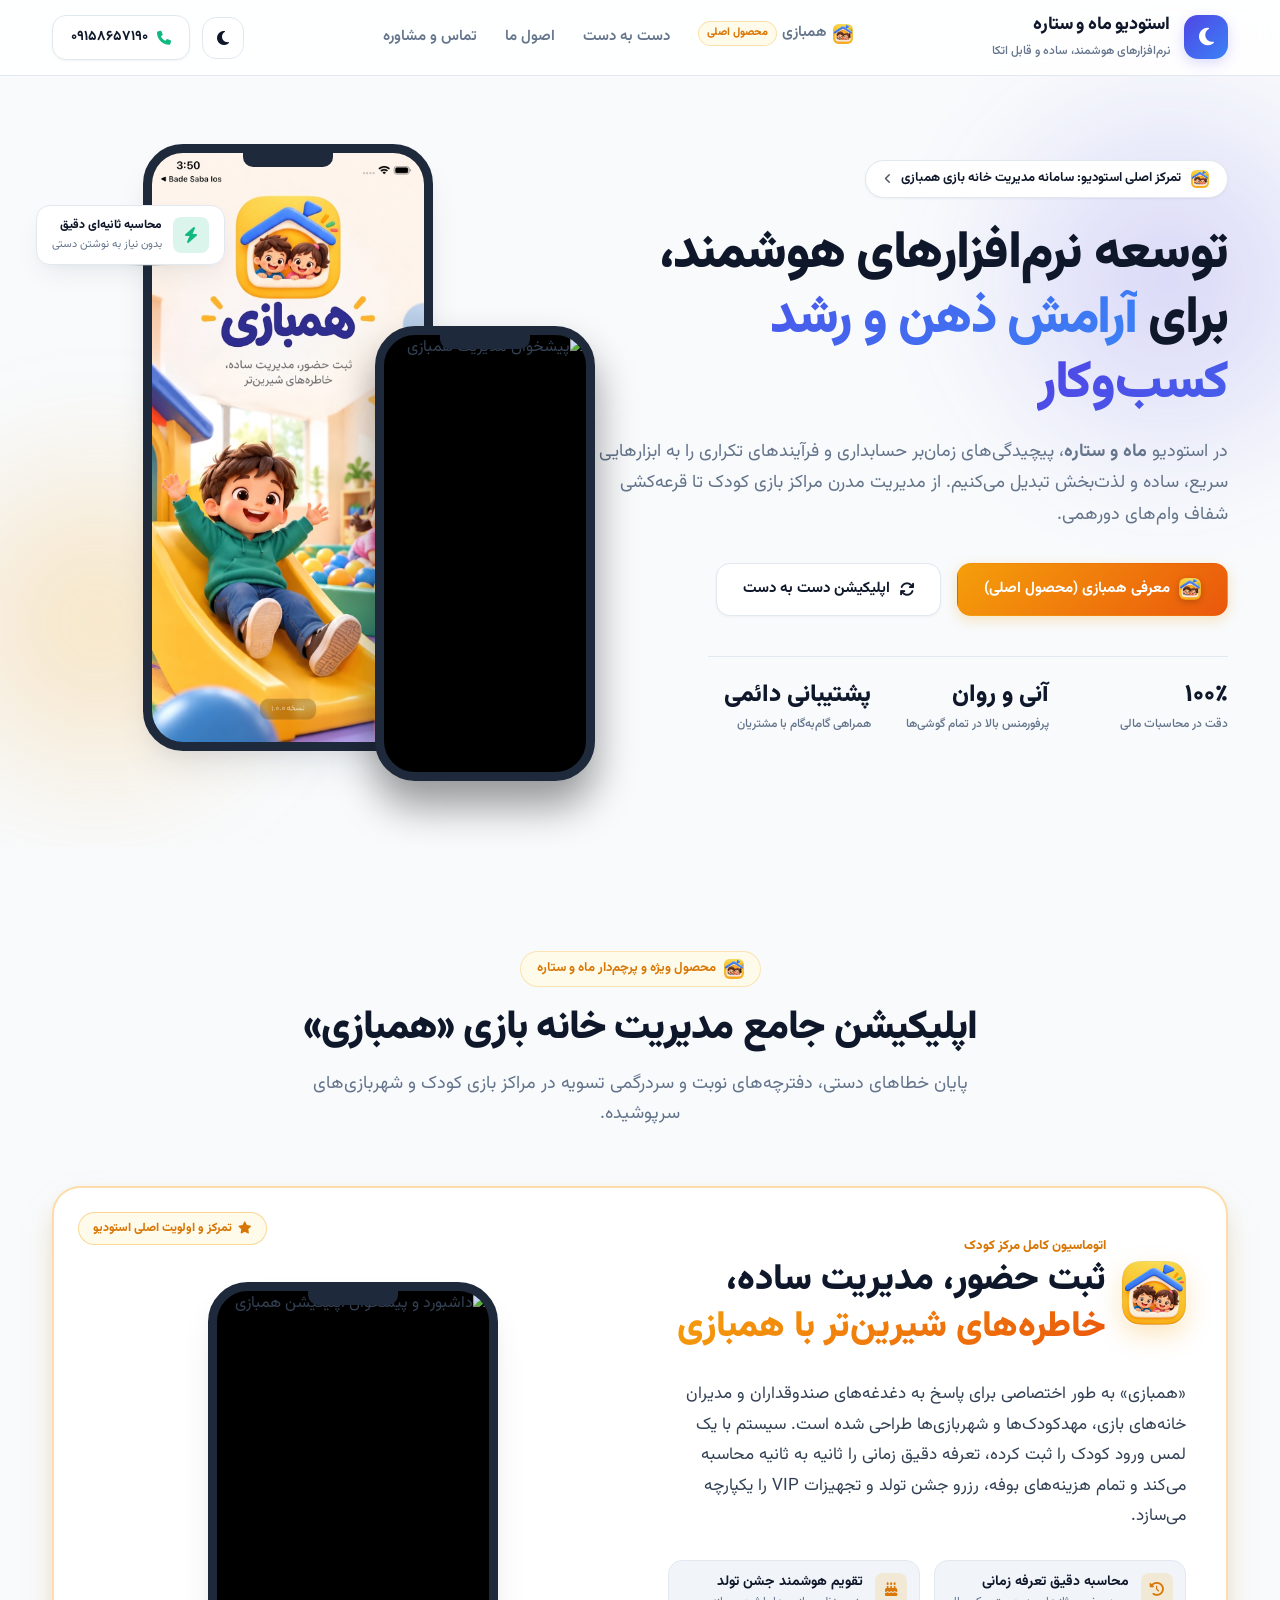
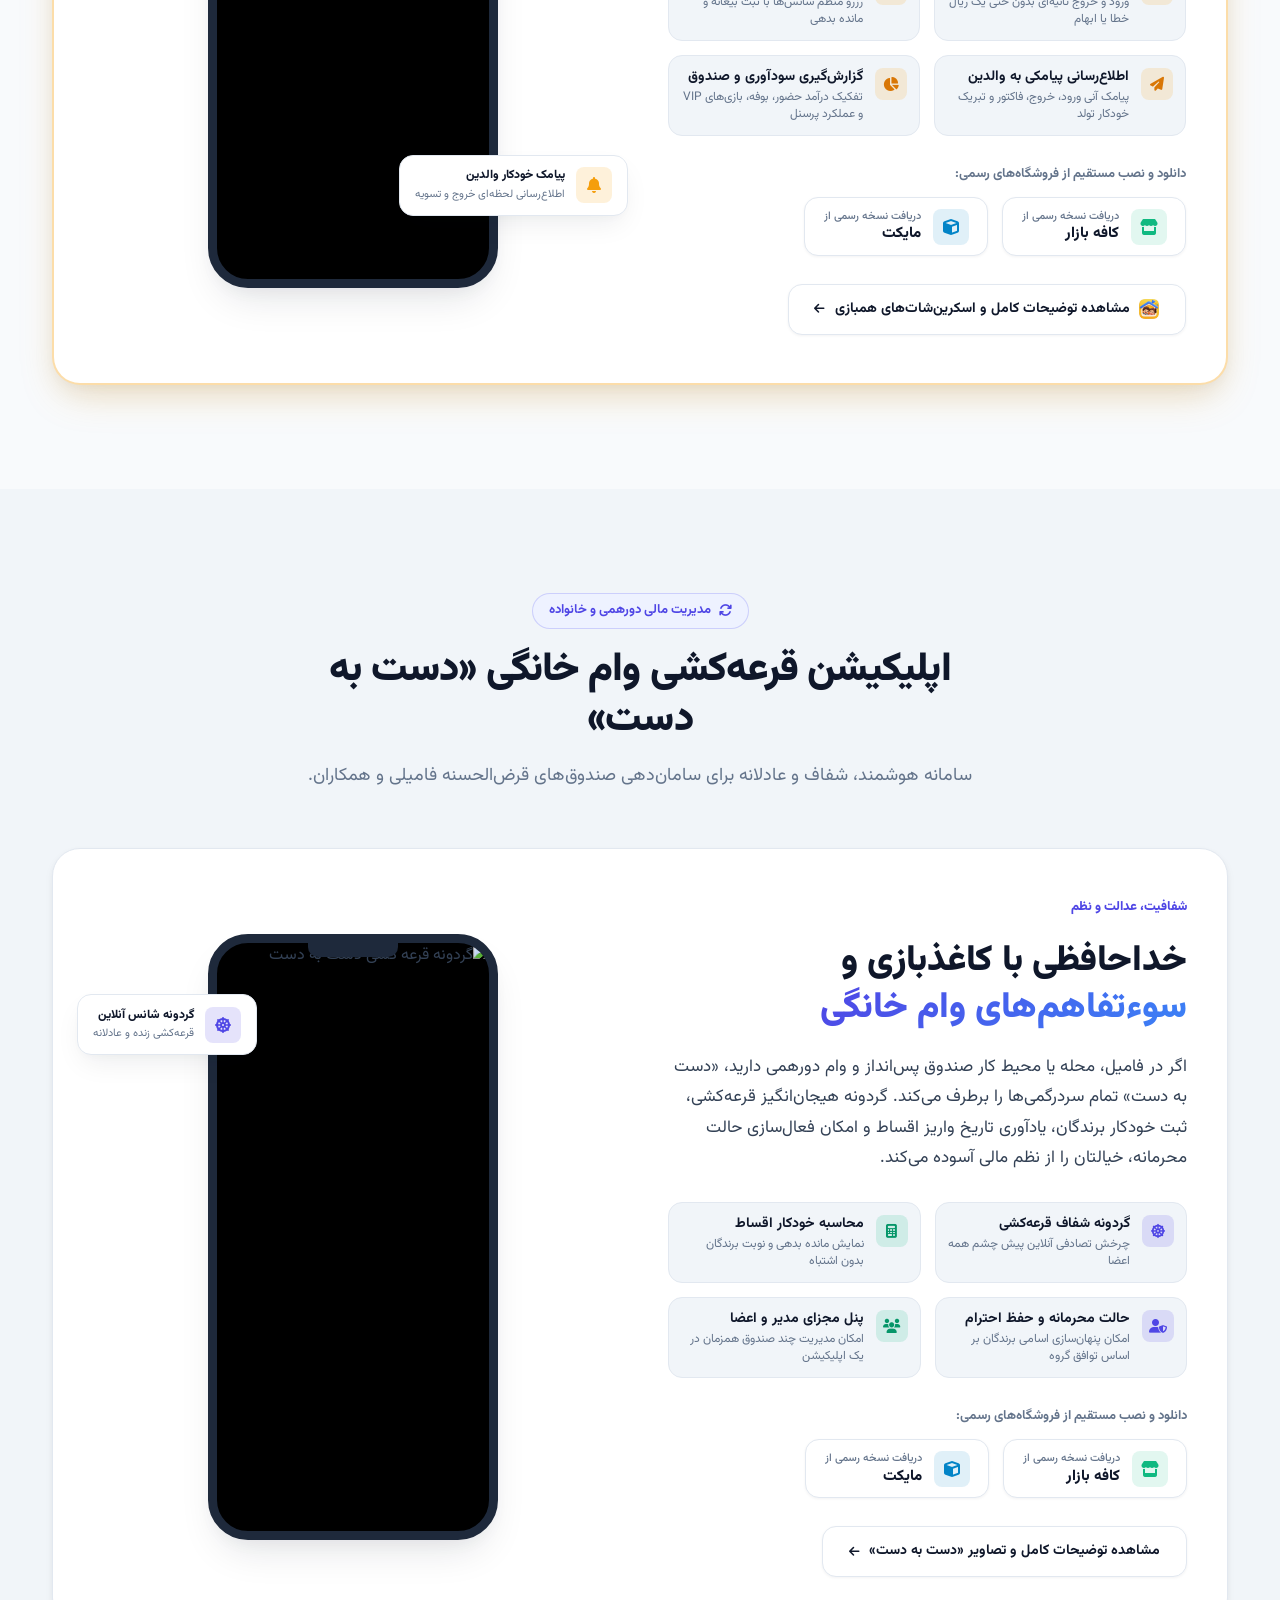
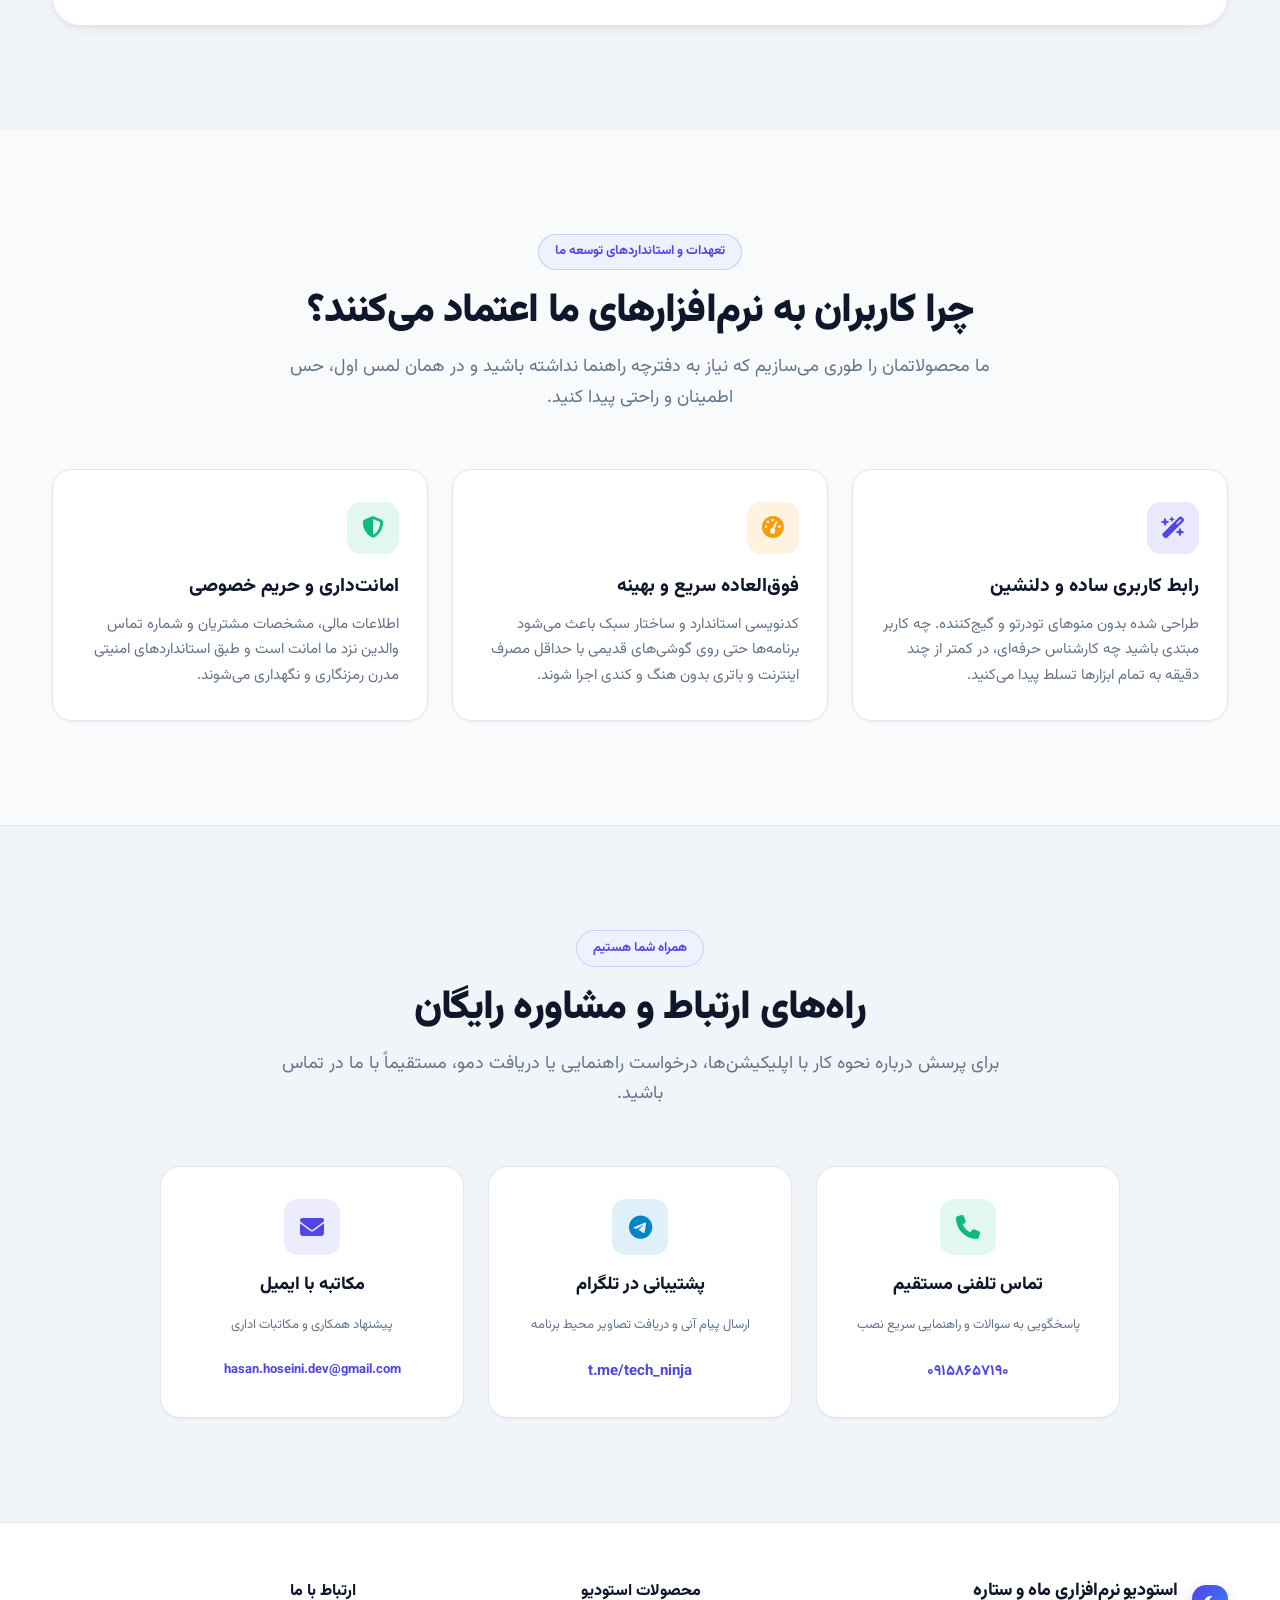
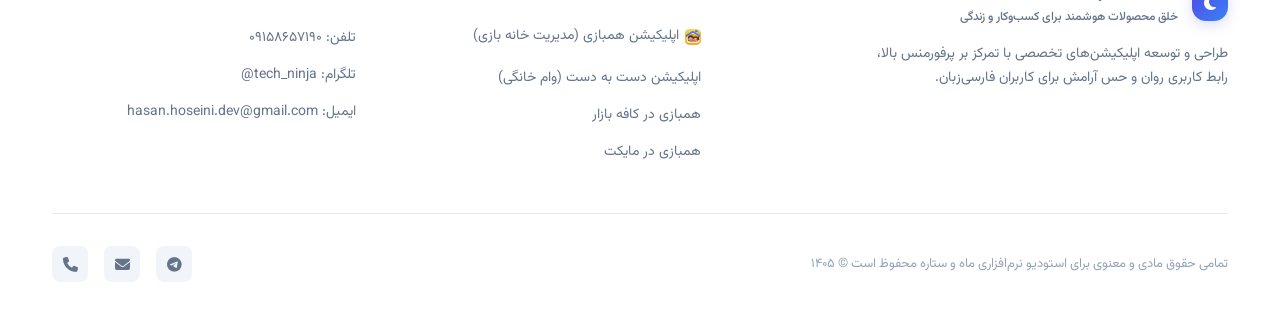
==== commit e3d35284: "feat: use official hambazi app icon across all pages, badges, and navigation" ====
--- a/index.html
+++ b/index.html
@@ -60,6 +60,7 @@
                 <ul class="nav-menu">
                     <li>
                         <a href="#hambazi" class="nav-link">
+                            <img src="hambazi-app-icon.png" alt="همبازی" class="app-icon-badge">
                             <span>همبازی</span>
                             <span class="nav-link-pill">محصول اصلی</span>
                         </a>
@@ -120,7 +121,10 @@
         <ul class="mobile-nav-list">
             <li class="mobile-nav-item">
                 <a href="#hambazi">
-                    <span>اپلیکیشن همبازی</span>
+                    <span style="display: flex; align-items: center; gap: 0.5rem;">
+                        <img src="hambazi-app-icon.png" alt="همبازی" class="app-icon-badge">
+                        <span>اپلیکیشن همبازی</span>
+                    </span>
                     <span class="nav-link-pill">اولویت اول</span>
                 </a>
             </li>
@@ -132,8 +136,11 @@
             </li>
             <li class="mobile-nav-item">
                 <a href="hambazi.html">
-                    <span>صفحه اختصاصی همبازی</span>
-                    <i class="fa-solid fa-shapes" style="font-size: 0.85rem; color: #f59e0b;"></i>
+                    <span style="display: flex; align-items: center; gap: 0.5rem;">
+                        <img src="hambazi-app-icon.png" alt="همبازی" class="app-icon-badge">
+                        <span>صفحه اختصاصی همبازی</span>
+                    </span>
+                    <i class="fa-solid fa-angle-left" style="font-size: 0.75rem; color: var(--text-muted);"></i>
                 </a>
             </li>
             <li class="mobile-nav-item">
@@ -180,7 +187,7 @@
                 <!-- Text Content -->
                 <div class="hero-content">
                     <a href="#hambazi" class="hero-spotlight-pill">
-                        <span class="hero-spotlight-dot"></span>
+                        <img src="hambazi-app-icon.png" alt="همبازی" class="app-icon-badge" style="width: 1.15rem; height: 1.15rem; border-radius: 4px;">
                         <span>تمرکز اصلی استودیو: سامانه مدیریت خانه بازی همبازی</span>
                         <i class="fa-solid fa-angle-left" style="font-size: 0.75rem; opacity: 0.7;"></i>
                     </a>
@@ -196,7 +203,7 @@
 
                     <div class="hero-actions">
                         <a href="#hambazi" class="btn btn-amber">
-                            <i class="fa-solid fa-shapes"></i>
+                            <img src="hambazi-app-icon.png" alt="همبازی" style="width: 22px; height: 22px; border-radius: 6px; box-shadow: 0 2px 6px rgba(0,0,0,0.2);">
                             <span>معرفی همبازی (محصول اصلی)</span>
                         </a>
                         <a href="#dastbedast" class="btn btn-secondary">
@@ -256,7 +263,7 @@
             <div class="container">
                 <div class="section-title-wrap">
                     <span class="section-badge section-badge-amber">
-                        <i class="fa-solid fa-crown" style="color: #f59e0b;"></i>
+                        <img src="hambazi-app-icon.png" alt="همبازی" class="app-icon-badge" style="width: 1.25rem; height: 1.25rem; border-radius: 4px;">
                         <span>محصول ویژه و پرچم‌دار ماه و ستاره</span>
                     </span>
                     <h2 class="section-title">اپلیکیشن جامع مدیریت خانه بازی «همبازی»</h2>
@@ -274,11 +281,16 @@
                     <div class="product-grid">
                         <!-- Content -->
                         <div class="product-content">
-                            <span style="font-size: 0.8125rem; font-weight: 800; color: #d97706; text-transform: uppercase;">اتوماسیون کامل مرکز کودک</span>
-                            <h3 class="product-title">
-                                ثبت حضور، مدیریت ساده، <br>
-                                <span class="text-gradient-amber">خاطره‌های شیرین‌تر با همبازی</span>
-                            </h3>
+                            <div style="display: flex; align-items: center; gap: 1rem; margin-bottom: 0.5rem;">
+                                <img src="hambazi-app-icon.png" alt="آیکون اپلیکیشن همبازی" class="product-hero-icon" style="width: 4rem; height: 4rem; border-radius: 16px;">
+                                <div>
+                                    <span style="font-size: 0.8125rem; font-weight: 800; color: #d97706; text-transform: uppercase; display: block;">اتوماسیون کامل مرکز کودک</span>
+                                    <h3 class="product-title" style="margin-bottom: 0;">
+                                        ثبت حضور، مدیریت ساده، <br>
+                                        <span class="text-gradient-amber">خاطره‌های شیرین‌تر با همبازی</span>
+                                    </h3>
+                                </div>
+                            </div>
 
                             <p class="product-desc">
                                 «همبازی» به طور اختصاصی برای پاسخ به دغدغه‌های صندوقداران و مدیران خانه‌های بازی، مهدکودک‌ها و شهربازی‌ها طراحی شده است. سیستم با یک لمس ورود کودک را ثبت کرده، تعرفه دقیق زمانی را ثانیه به ثانیه محاسبه می‌کند و تمام هزینه‌های بوفه، رزرو جشن تولد و تجهیزات VIP را یکپارچه می‌سازد.
@@ -360,6 +372,7 @@
                             <!-- Link to Full Hambazi Page -->
                             <div style="padding-top: 0.5rem;">
                                 <a href="hambazi.html" class="btn btn-secondary" style="font-size: 0.875rem;">
+                                    <img src="hambazi-app-icon.png" alt="همبازی" class="app-icon-badge">
                                     <span>مشاهده توضیحات کامل و اسکرین‌شات‌های همبازی</span>
                                     <i class="fa-solid fa-arrow-left" style="font-size: 0.75rem;"></i>
                                 </a>
@@ -633,7 +646,10 @@
                     <h4 class="footer-col-title">محصولات استودیو</h4>
                     <ul class="footer-links">
                         <li>
-                            <a href="hambazi.html" class="footer-link">اپلیکیشن همبازی (مدیریت خانه بازی)</a>
+                            <a href="hambazi.html" class="footer-link" style="display: inline-flex; align-items: center; gap: 0.4rem;">
+                                <img src="hambazi-app-icon.png" alt="همبازی" class="app-icon-badge" style="width: 1rem; height: 1rem; border-radius: 3px;">
+                                <span>اپلیکیشن همبازی (مدیریت خانه بازی)</span>
+                            </a>
                         </li>
                         <li>
                             <a href="dastbedast.html" class="footer-link">اپلیکیشن دست به دست (وام خانگی)</a>
--- a/css/style.css
+++ b/css/style.css
@@ -300,8 +300,42 @@
   transition: transform var(--transition-fast);
 }
 
+
 .brand-link:hover .brand-logo-icon {
   transform: scale(1.05);
+}
+
+.brand-logo-img {
+  width: 2.75rem;
+  height: 2.75rem;
+  border-radius: var(--radius-md);
+  object-fit: cover;
+  flex-shrink: 0;
+  box-shadow: 0 4px 14px var(--hambazi-glow);
+  transition: transform var(--transition-fast);
+}
+
+.brand-link:hover .brand-logo-img {
+  transform: scale(1.05);
+}
+
+.app-icon-badge {
+  width: 1.25rem;
+  height: 1.25rem;
+  border-radius: 4px;
+  object-fit: cover;
+  flex-shrink: 0;
+  display: inline-block;
+  vertical-align: middle;
+}
+
+.product-hero-icon {
+  width: 4.5rem;
+  height: 4.5rem;
+  border-radius: 18px;
+  object-fit: cover;
+  box-shadow: 0 10px 25px var(--hambazi-glow);
+  display: inline-block;
 }
 
 .brand-title {
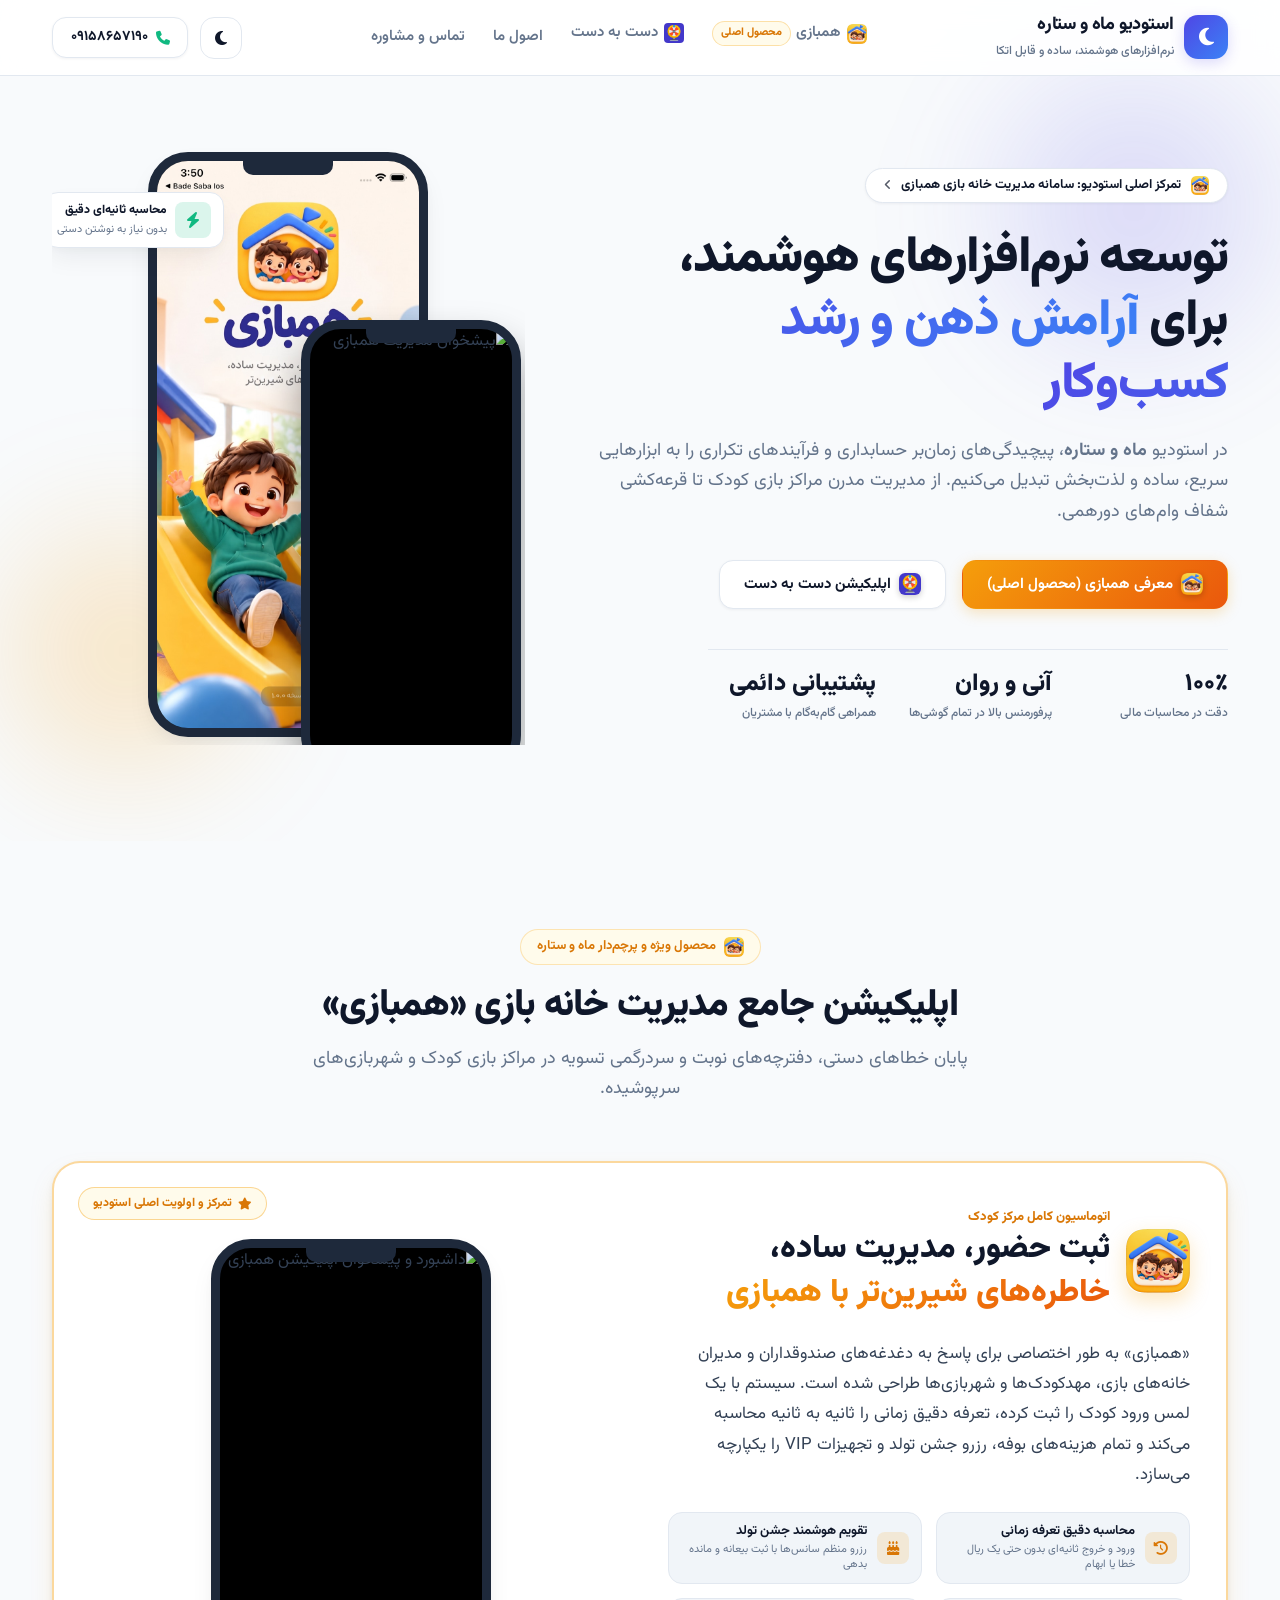
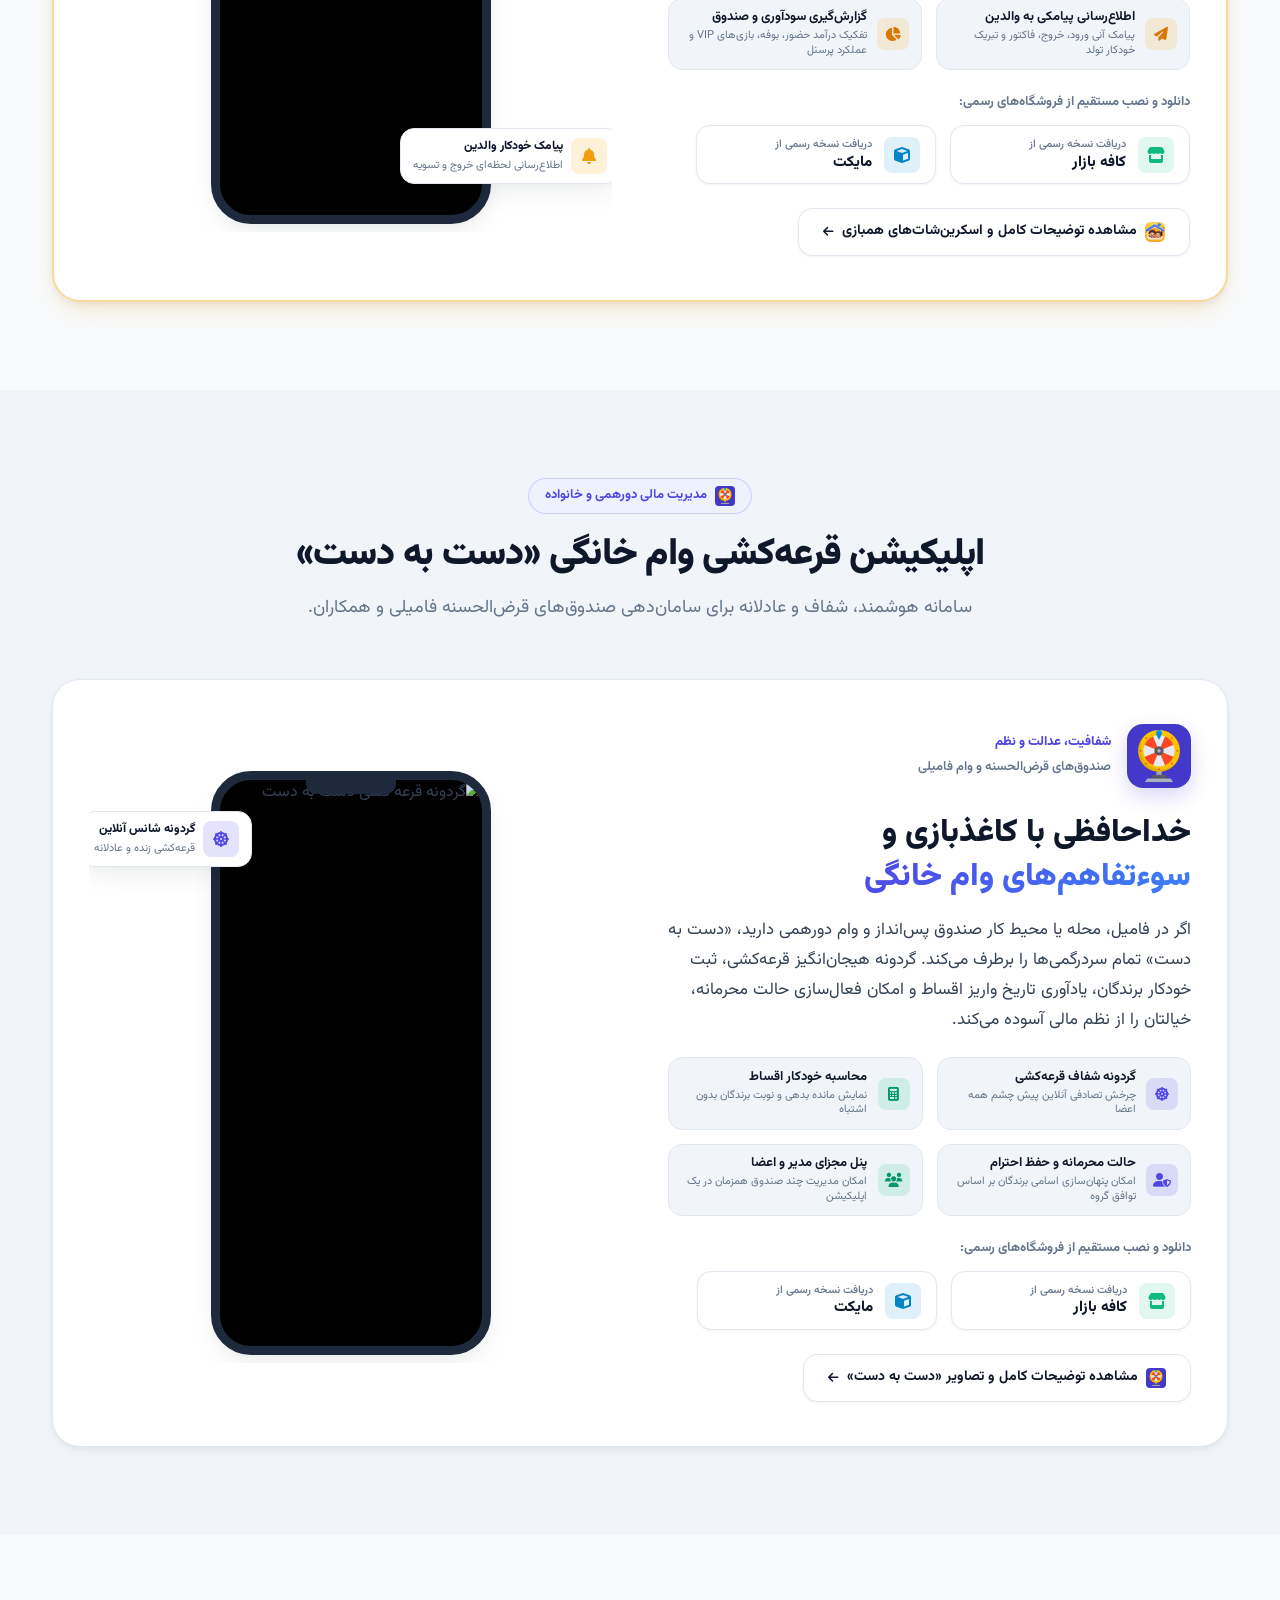
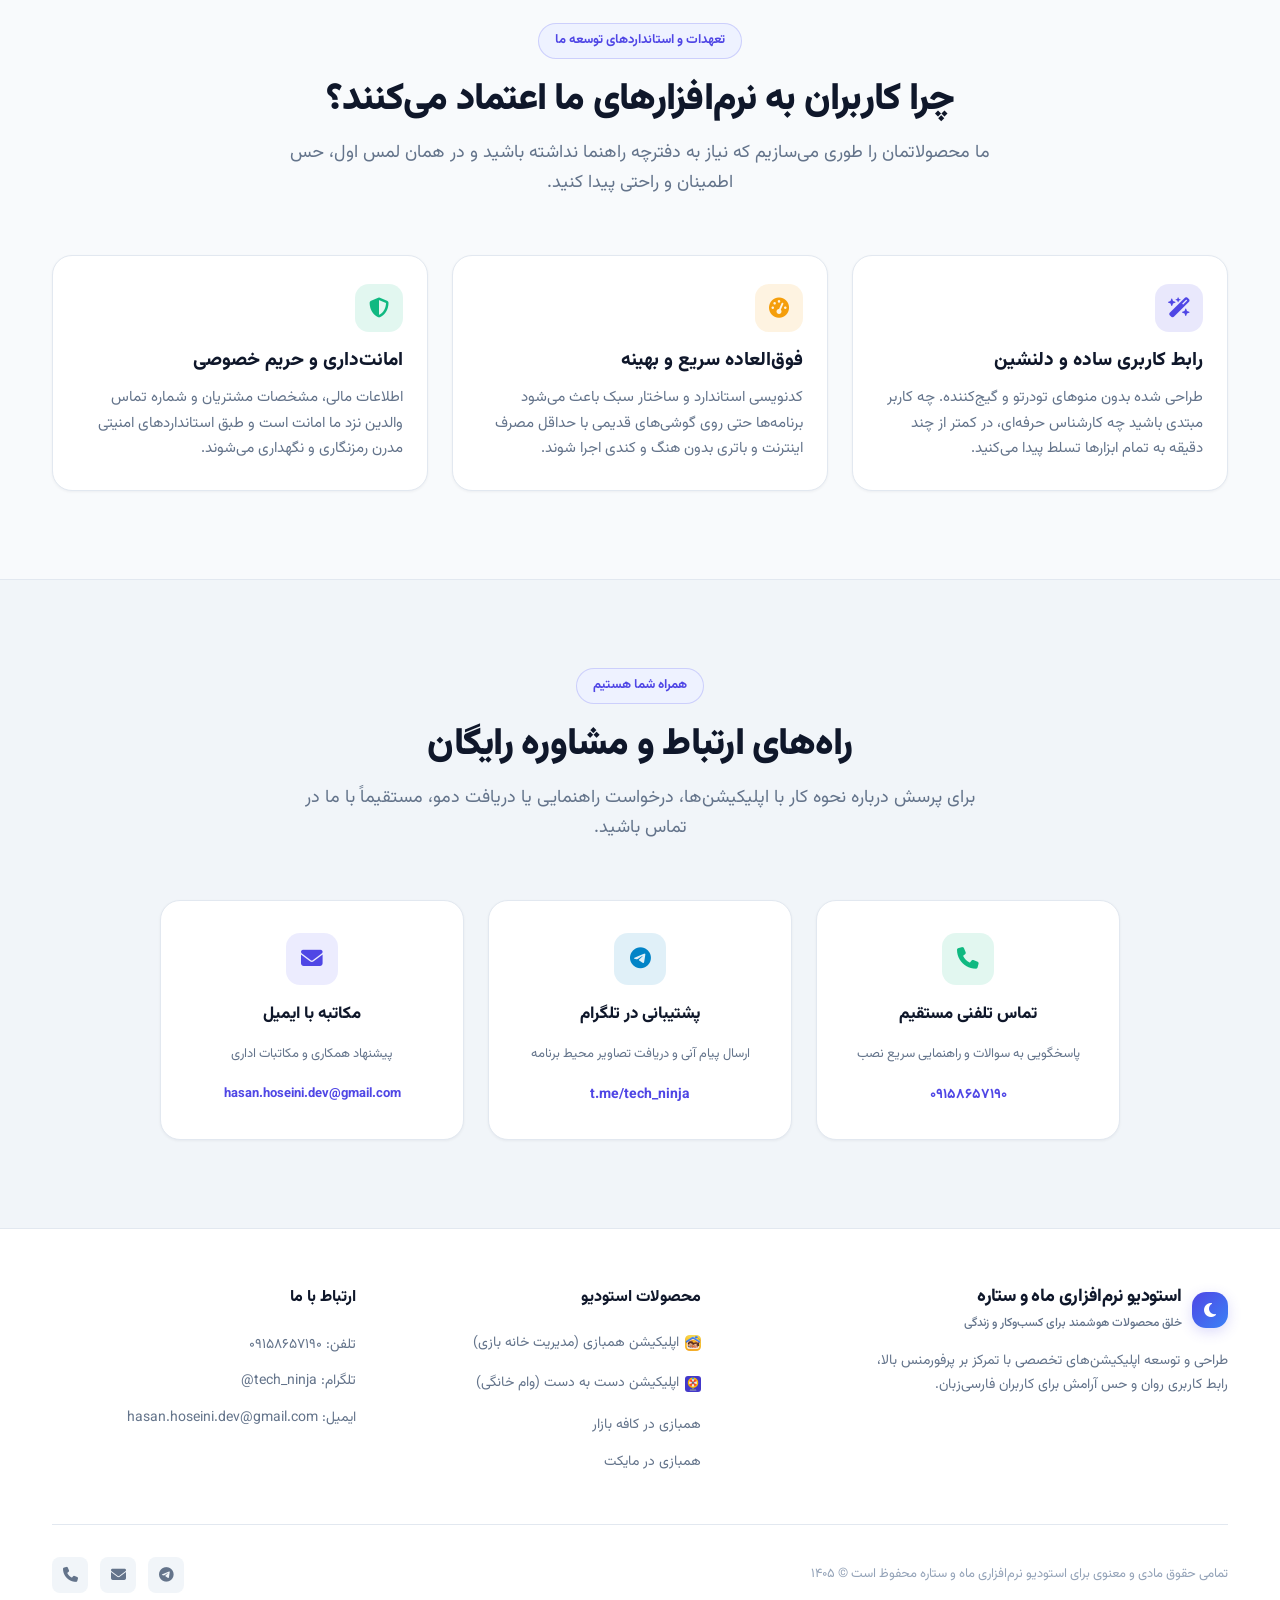
==== commit 725d1230: "feat: integrate official Dast be Dast app icon across all pages and components" ====
--- a/index.html
+++ b/index.html
@@ -66,7 +66,10 @@
                         </a>
                     </li>
                     <li>
-                        <a href="#dastbedast" class="nav-link">دست به دست</a>
+                        <a href="#dastbedast" class="nav-link">
+                            <img src="dastbedast-app-icon.png" alt="دست به دست" class="app-icon-badge">
+                            <span>دست به دست</span>
+                        </a>
                     </li>
                     <li>
                         <a href="#values" class="nav-link">اصول ما</a>
@@ -130,7 +133,10 @@
             </li>
             <li class="mobile-nav-item">
                 <a href="#dastbedast">
-                    <span>اپلیکیشن دست به دست</span>
+                    <span style="display: flex; align-items: center; gap: 0.5rem;">
+                        <img src="dastbedast-app-icon.png" alt="دست به دست" class="app-icon-badge">
+                        <span>اپلیکیشن دست به دست</span>
+                    </span>
                     <i class="fa-solid fa-angle-left" style="font-size: 0.75rem; color: var(--text-muted);"></i>
                 </a>
             </li>
@@ -145,8 +151,11 @@
             </li>
             <li class="mobile-nav-item">
                 <a href="dastbedast.html">
-                    <span>صفحه اختصاصی دست به دست</span>
-                    <i class="fa-solid fa-arrows-rotate" style="font-size: 0.85rem; color: var(--primary);"></i>
+                    <span style="display: flex; align-items: center; gap: 0.5rem;">
+                        <img src="dastbedast-app-icon.png" alt="دست به دست" class="app-icon-badge">
+                        <span>صفحه اختصاصی دست به دست</span>
+                    </span>
+                    <i class="fa-solid fa-angle-left" style="font-size: 0.75rem; color: var(--text-muted);"></i>
                 </a>
             </li>
             <li class="mobile-nav-item">
@@ -207,7 +216,7 @@
                             <span>معرفی همبازی (محصول اصلی)</span>
                         </a>
                         <a href="#dastbedast" class="btn btn-secondary">
-                            <i class="fa-solid fa-arrows-rotate"></i>
+                            <img src="dastbedast-app-icon.png" alt="دست به دست" style="width: 22px; height: 22px; border-radius: 6px; box-shadow: 0 2px 6px rgba(0,0,0,0.2);">
                             <span>اپلیکیشن دست به دست</span>
                         </a>
                     </div>
@@ -406,7 +415,7 @@
             <div class="container">
                 <div class="section-title-wrap">
                     <span class="section-badge section-badge-indigo">
-                        <i class="fa-solid fa-arrows-rotate"></i>
+                        <img src="dastbedast-app-icon.png" alt="دست به دست" class="app-icon-badge">
                         <span>مدیریت مالی دورهمی و خانواده</span>
                     </span>
                     <h2 class="section-title">اپلیکیشن قرعه‌کشی وام خانگی «دست به دست»</h2>
@@ -437,7 +446,13 @@
 
                         <!-- Content -->
                         <div class="product-content" style="order: 1;">
-                            <span style="font-size: 0.8125rem; font-weight: 800; color: var(--primary); text-transform: uppercase;">شفافیت، عدالت و نظم</span>
+                            <div style="display: flex; align-items: center; gap: 1rem; margin-bottom: 0.5rem;">
+                                <img src="dastbedast-app-icon.png" alt="آیکون اپلیکیشن دست به دست" class="product-hero-icon" style="width: 4rem; height: 4rem; border-radius: 16px; box-shadow: 0 8px 20px var(--dast-glow);">
+                                <div>
+                                    <span style="font-size: 0.8125rem; font-weight: 800; color: var(--primary); text-transform: uppercase; display: block;">شفافیت، عدالت و نظم</span>
+                                    <span style="font-size: 0.8125rem; color: var(--text-muted); font-weight: 600;">صندوق‌های قرض‌الحسنه و وام فامیلی</span>
+                                </div>
+                            </div>
                             <h3 class="product-title">
                                 خداحافظی با کاغذبازی و <br>
                                 <span class="text-gradient-primary">سوءتفاهم‌های وام خانگی</span>
@@ -523,6 +538,7 @@
                             <!-- Link to Full Dast be Dast Page -->
                             <div style="padding-top: 0.5rem;">
                                 <a href="dastbedast.html" class="btn btn-secondary" style="font-size: 0.875rem;">
+                                    <img src="dastbedast-app-icon.png" alt="دست به دست" class="app-icon-badge">
                                     <span>مشاهده توضیحات کامل و تصاویر «دست به دست»</span>
                                     <i class="fa-solid fa-arrow-left" style="font-size: 0.75rem;"></i>
                                 </a>
@@ -652,7 +668,10 @@
                             </a>
                         </li>
                         <li>
-                            <a href="dastbedast.html" class="footer-link">اپلیکیشن دست به دست (وام خانگی)</a>
+                            <a href="dastbedast.html" class="footer-link" style="display: inline-flex; align-items: center; gap: 0.4rem;">
+                                <img src="dastbedast-app-icon.png" alt="دست به دست" class="app-icon-badge" style="width: 1rem; height: 1rem; border-radius: 3px;">
+                                <span>اپلیکیشن دست به دست (وام خانگی)</span>
+                            </a>
                         </li>
                         <li>
                             <a href="https://cafebazaar.ir/app/ir.moonstarstudio.hambazi" target="_blank" rel="noopener noreferrer" class="footer-link">همبازی در کافه بازار</a>
--- a/css/style.css
+++ b/css/style.css
@@ -1,6 +1,7 @@
 /* ==========================================================================
    MoonStar Studio - Design System & Modern Responsive Stylesheet
    Supports: Light/Dark Theme, RTL, Mobile First, High Performance
+   Zero Overflow, Perfect Mobile Responsive Display
    ========================================================================== */
 
 /* --------------------------------------------------------------------------
@@ -15,7 +16,7 @@
   --bg-surface-elevated: #ffffff;
   --bg-surface-subtle: #f1f5f9;
   --bg-card: #ffffff;
-  --bg-glass: rgba(255, 255, 255, 0.85);
+  --bg-glass: rgba(255, 255, 255, 0.88);
 
   --border-subtle: #e2e8f0;
   --border-strong: #cbd5e1;
@@ -33,7 +34,7 @@
   --primary-gradient: linear-gradient(135deg, #4f46e5 0%, #3b82f6 100%);
   --primary-glow: rgba(79, 70, 229, 0.2);
 
-  /* Hambazi Brand (Amber / Warm Orange / Playful Blue) */
+  /* Hambazi Brand (Amber / Warm Orange) */
   --hambazi-primary: #f59e0b;
   --hambazi-gradient: linear-gradient(135deg, #f59e0b 0%, #ea580c 100%);
   --hambazi-glow: rgba(245, 158, 11, 0.25);
@@ -74,7 +75,7 @@
   --bg-surface-elevated: #1a2234;
   --bg-surface-subtle: #1e293b;
   --bg-card: #131b2e;
-  --bg-glass: rgba(11, 15, 25, 0.88);
+  --bg-glass: rgba(11, 15, 25, 0.9);
 
   --border-subtle: #1f293d;
   --border-strong: #334155;
@@ -109,12 +110,13 @@
 }
 
 /* --------------------------------------------------------------------------
-   2. Reset & Baseline
+   2. Reset, Baseline & Zero-Overflow
    -------------------------------------------------------------------------- */
 *, *::before, *::after {
   box-sizing: border-box;
   margin: 0;
   padding: 0;
+  max-width: 100%;
 }
 
 html {
@@ -123,6 +125,9 @@
   text-align: right;
   scroll-behavior: smooth;
   -webkit-text-size-adjust: 100%;
+  width: 100%;
+  max-width: 100%;
+  overflow-x: hidden !important;
 }
 
 body {
@@ -132,13 +137,18 @@
   font-size: 1rem;
   line-height: 1.65;
   transition: background-color var(--transition-normal), color var(--transition-normal);
-  overflow-x: hidden;
+  width: 100%;
+  max-width: 100%;
+  overflow-x: hidden !important;
   position: relative;
+  word-break: break-word;
+  overflow-wrap: break-word;
 }
 
 img, svg {
   display: block;
   max-width: 100%;
+  height: auto;
 }
 
 a {
@@ -154,24 +164,39 @@
   background: none;
 }
 
-/* Persian number ligature settings if available */
+/* Persian number ligatures */
 .num-fa {
   font-feature-settings: "ss01";
 }
 
 /* --------------------------------------------------------------------------
-   3. Layout Utilities
+   3. Layout Utilities & Responsive Containers
    -------------------------------------------------------------------------- */
 .container {
   width: 100%;
   max-width: 1240px;
   margin-left: auto;
   margin-right: auto;
-  padding-left: 1.25rem;
-  padding-right: 1.25rem;
-}
-
-@media (min-width: 640px) {
+  padding-left: 1rem;
+  padding-right: 1rem;
+  box-sizing: border-box;
+}
+
+@media (max-width: 375px) {
+  .container {
+    padding-left: 0.75rem;
+    padding-right: 0.75rem;
+  }
+}
+
+@media (min-width: 640px) {
+  .container {
+    padding-left: 1.5rem;
+    padding-right: 1.5rem;
+  }
+}
+
+@media (min-width: 1024px) {
   .container {
     padding-left: 2rem;
     padding-right: 2rem;
@@ -179,15 +204,19 @@
 }
 
 .section {
-  padding-top: 5rem;
-  padding-bottom: 5rem;
+  padding-top: 3.5rem;
+  padding-bottom: 3.5rem;
   position: relative;
+  width: 100%;
+  max-width: 100%;
+  overflow: hidden;
+  box-sizing: border-box;
 }
 
 @media (min-width: 768px) {
   .section {
-    padding-top: 6.5rem;
-    padding-bottom: 6.5rem;
+    padding-top: 5.5rem;
+    padding-bottom: 5.5rem;
   }
 }
 
@@ -196,18 +225,36 @@
   max-width: 720px;
   margin-left: auto;
   margin-right: auto;
-  margin-bottom: 3.5rem;
+  margin-bottom: 2.25rem;
+  padding-left: 0.5rem;
+  padding-right: 0.5rem;
+}
+
+@media (min-width: 768px) {
+  .section-title-wrap {
+    margin-bottom: 3.5rem;
+  }
 }
 
 .section-badge {
   display: inline-flex;
   align-items: center;
   gap: 0.5rem;
-  padding: 0.4rem 1rem;
+  padding: 0.35rem 0.85rem;
   border-radius: var(--radius-full);
-  font-size: 0.8125rem;
+  font-size: 0.75rem;
   font-weight: 700;
-  margin-bottom: 1rem;
+  margin-bottom: 0.875rem;
+  max-width: 100%;
+  box-sizing: border-box;
+}
+
+@media (min-width: 640px) {
+  .section-badge {
+    font-size: 0.8125rem;
+    padding: 0.4rem 1rem;
+    margin-bottom: 1rem;
+  }
 }
 
 .section-badge-indigo {
@@ -227,24 +274,41 @@
 }
 
 .section-title {
-  font-size: 2rem;
+  font-size: 1.45rem;
   font-weight: 900;
   color: var(--text-main);
-  line-height: 1.25;
-  margin-bottom: 1rem;
+  line-height: 1.35;
+  margin-bottom: 0.75rem;
   letter-spacing: -0.02em;
-}
-
-@media (min-width: 768px) {
+  word-break: break-word;
+  overflow-wrap: break-word;
+}
+
+@media (min-width: 640px) {
   .section-title {
-    font-size: 2.5rem;
+    font-size: 1.85rem;
+  }
+}
+
+@media (min-width: 768px) {
+  .section-title {
+    font-size: 2.35rem;
   }
 }
 
 .section-desc {
-  font-size: 1rem;
+  font-size: 0.875rem;
   color: var(--text-muted);
-  line-height: 1.7;
+  line-height: 1.65;
+  word-break: break-word;
+  overflow-wrap: break-word;
+}
+
+@media (min-width: 640px) {
+  .section-desc {
+    font-size: 1rem;
+    line-height: 1.7;
+  }
 }
 
 @media (min-width: 768px) {
@@ -261,13 +325,22 @@
   top: 0;
   left: 0;
   right: 0;
-  height: 4.75rem;
+  height: 4.25rem;
   z-index: 100;
   background: var(--bg-glass);
   backdrop-filter: blur(12px);
   -webkit-backdrop-filter: blur(12px);
   border-bottom: 1px solid var(--border-subtle);
   transition: background-color var(--transition-normal), border-color var(--transition-normal);
+  width: 100%;
+  max-width: 100%;
+  box-sizing: border-box;
+}
+
+@media (min-width: 768px) {
+  .header {
+    height: 4.75rem;
+  }
 }
 
 .header-inner {
@@ -275,24 +348,27 @@
   align-items: center;
   justify-content: space-between;
   height: 100%;
-  gap: 1rem;
+  gap: 0.5rem;
+  width: 100%;
+  box-sizing: border-box;
 }
 
 .brand-link {
   display: flex;
   align-items: center;
-  gap: 0.875rem;
+  gap: 0.65rem;
   text-decoration: none;
+  min-width: 0;
 }
 
 .brand-logo-icon {
-  width: 2.75rem;
-  height: 2.75rem;
-  border-radius: var(--radius-md);
+  width: 2.25rem;
+  height: 2.25rem;
+  border-radius: var(--radius-sm);
   display: flex;
   align-items: center;
   justify-content: center;
-  font-size: 1.25rem;
+  font-size: 1.05rem;
   color: #ffffff;
   background: var(--primary-gradient);
   box-shadow: 0 4px 14px var(--primary-glow);
@@ -300,23 +376,57 @@
   transition: transform var(--transition-fast);
 }
 
-
-.brand-link:hover .brand-logo-icon {
-  transform: scale(1.05);
-}
-
 .brand-logo-img {
-  width: 2.75rem;
-  height: 2.75rem;
-  border-radius: var(--radius-md);
+  width: 2.25rem;
+  height: 2.25rem;
+  border-radius: var(--radius-sm);
   object-fit: cover;
   flex-shrink: 0;
   box-shadow: 0 4px 14px var(--hambazi-glow);
   transition: transform var(--transition-fast);
 }
 
+@media (min-width: 768px) {
+  .brand-logo-icon, .brand-logo-img {
+    width: 2.75rem;
+    height: 2.75rem;
+    font-size: 1.25rem;
+    border-radius: var(--radius-md);
+  }
+}
+
+.brand-link:hover .brand-logo-icon,
 .brand-link:hover .brand-logo-img {
   transform: scale(1.05);
+}
+
+.brand-title {
+  font-size: 0.95rem;
+  font-weight: 800;
+  color: var(--text-main);
+  line-height: 1.2;
+  letter-spacing: -0.01em;
+  white-space: nowrap;
+}
+
+@media (min-width: 768px) {
+  .brand-title {
+    font-size: 1.125rem;
+  }
+}
+
+.brand-subtitle {
+  font-size: 0.75rem;
+  color: var(--text-muted);
+  font-weight: 500;
+  display: block;
+  margin-top: 0.15rem;
+}
+
+@media (max-width: 639px) {
+  .brand-subtitle {
+    display: none !important;
+  }
 }
 
 .app-icon-badge {
@@ -330,28 +440,21 @@
 }
 
 .product-hero-icon {
-  width: 4.5rem;
-  height: 4.5rem;
-  border-radius: 18px;
+  width: 3.5rem;
+  height: 3.5rem;
+  border-radius: 14px;
   object-fit: cover;
-  box-shadow: 0 10px 25px var(--hambazi-glow);
+  box-shadow: 0 8px 20px var(--hambazi-glow);
   display: inline-block;
-}
-
-.brand-title {
-  font-size: 1.125rem;
-  font-weight: 800;
-  color: var(--text-main);
-  line-height: 1.2;
-  letter-spacing: -0.01em;
-}
-
-.brand-subtitle {
-  font-size: 0.75rem;
-  color: var(--text-muted);
-  font-weight: 500;
-  display: block;
-  margin-top: 0.15rem;
+  flex-shrink: 0;
+}
+
+@media (min-width: 640px) {
+  .product-hero-icon {
+    width: 4.5rem;
+    height: 4.5rem;
+    border-radius: 18px;
+  }
 }
 
 /* Nav links */
@@ -400,22 +503,37 @@
 .header-actions {
   display: flex;
   align-items: center;
-  gap: 0.75rem;
-}
-
-/* Theme Toggle Button */
+  gap: 0.45rem;
+  flex-shrink: 0;
+}
+
+@media (min-width: 768px) {
+  .header-actions {
+    gap: 0.75rem;
+  }
+}
+
 .theme-toggle-btn {
-  width: 2.625rem;
-  height: 2.625rem;
-  border-radius: var(--radius-md);
+  width: 2.25rem;
+  height: 2.25rem;
+  border-radius: var(--radius-sm);
   border: 1px solid var(--border-subtle);
   background: var(--bg-surface);
   color: var(--text-main);
   display: flex;
   align-items: center;
   justify-content: center;
-  font-size: 1rem;
+  font-size: 0.95rem;
   transition: all var(--transition-fast);
+}
+
+@media (min-width: 768px) {
+  .theme-toggle-btn {
+    width: 2.625rem;
+    height: 2.625rem;
+    border-radius: var(--radius-md);
+    font-size: 1rem;
+  }
 }
 
 .theme-toggle-btn:hover {
@@ -424,18 +542,26 @@
   color: var(--primary);
 }
 
-/* Mobile Toggle */
 .mobile-menu-btn {
-  width: 2.625rem;
-  height: 2.625rem;
-  border-radius: var(--radius-md);
+  width: 2.25rem;
+  height: 2.25rem;
+  border-radius: var(--radius-sm);
   border: 1px solid var(--border-subtle);
   background: var(--bg-surface);
   color: var(--text-main);
   display: flex;
   align-items: center;
   justify-content: center;
-  font-size: 1.125rem;
+  font-size: 1.05rem;
+}
+
+@media (min-width: 768px) {
+  .mobile-menu-btn {
+    width: 2.625rem;
+    height: 2.625rem;
+    border-radius: var(--radius-md);
+    font-size: 1.125rem;
+  }
 }
 
 @media (min-width: 992px) {
@@ -448,7 +574,7 @@
 .mobile-drawer-backdrop {
   position: fixed;
   inset: 0;
-  background: rgba(0, 0, 0, 0.6);
+  background: rgba(0, 0, 0, 0.65);
   backdrop-filter: blur(4px);
   z-index: 105;
   opacity: 0;
@@ -467,16 +593,17 @@
   bottom: 0;
   right: 0;
   width: 85%;
-  max-width: 340px;
+  max-width: 320px;
   background: var(--bg-surface);
   border-left: 1px solid var(--border-subtle);
   z-index: 110;
   display: flex;
   flex-direction: column;
-  padding: 1.5rem;
+  padding: 1.25rem 1rem;
   transform: translateX(100%);
   transition: transform var(--transition-normal);
   overflow-y: auto;
+  box-sizing: border-box;
 }
 
 .mobile-drawer.active {
@@ -487,9 +614,9 @@
   display: flex;
   align-items: center;
   justify-content: space-between;
-  padding-bottom: 1.25rem;
+  padding-bottom: 1rem;
   border-bottom: 1px solid var(--border-subtle);
-  margin-bottom: 1.5rem;
+  margin-bottom: 1.25rem;
 }
 
 .mobile-drawer-close {
@@ -507,18 +634,18 @@
 .mobile-nav-list {
   display: flex;
   flex-direction: column;
-  gap: 0.5rem;
+  gap: 0.35rem;
   list-style: none;
-  margin-bottom: 2rem;
+  margin-bottom: 1.5rem;
 }
 
 .mobile-nav-item a {
   display: flex;
   align-items: center;
   justify-content: space-between;
-  padding: 0.75rem 1rem;
+  padding: 0.75rem 0.85rem;
   border-radius: var(--radius-md);
-  font-size: 0.9375rem;
+  font-size: 0.9rem;
   font-weight: 600;
   color: var(--text-main);
   background: transparent;
@@ -532,21 +659,29 @@
 
 .mobile-drawer-footer {
   margin-top: auto;
-  padding-top: 1.5rem;
+  padding-top: 1.25rem;
   border-top: 1px solid var(--border-subtle);
   display: flex;
   flex-direction: column;
-  gap: 0.75rem;
+  gap: 0.65rem;
 }
 
 /* --------------------------------------------------------------------------
    5. Hero Section
    -------------------------------------------------------------------------- */
 .hero-section {
-  padding-top: 7.5rem;
-  padding-bottom: 4.5rem;
+  padding-top: 5.75rem;
+  padding-bottom: 3.5rem;
   position: relative;
   overflow: hidden;
+  width: 100%;
+}
+
+@media (min-width: 768px) {
+  .hero-section {
+    padding-top: 7.5rem;
+    padding-bottom: 4.5rem;
+  }
 }
 
 @media (min-width: 992px) {
@@ -558,37 +693,56 @@
 
 .hero-glow-1 {
   position: absolute;
-  top: 5%;
-  right: -10%;
-  width: 480px;
-  height: 480px;
+  top: 0;
+  right: 0;
+  width: 200px;
+  height: 200px;
+  max-width: 60%;
   background: radial-gradient(circle, var(--primary-glow) 0%, rgba(99, 102, 241, 0) 70%);
   border-radius: 50%;
   pointer-events: none;
   z-index: 0;
-  filter: blur(40px);
+  filter: blur(35px);
 }
 
 .hero-glow-2 {
   position: absolute;
-  bottom: 0%;
-  left: -10%;
-  width: 450px;
-  height: 450px;
+  bottom: 0;
+  left: 0;
+  width: 180px;
+  height: 180px;
+  max-width: 60%;
   background: radial-gradient(circle, var(--hambazi-glow) 0%, rgba(245, 158, 11, 0) 70%);
   border-radius: 50%;
   pointer-events: none;
   z-index: 0;
-  filter: blur(45px);
+  filter: blur(40px);
+}
+
+@media (min-width: 768px) {
+  .hero-glow-1 {
+    width: 420px;
+    height: 420px;
+    right: -5%;
+    filter: blur(45px);
+  }
+  .hero-glow-2 {
+    width: 380px;
+    height: 380px;
+    left: -5%;
+    filter: blur(45px);
+  }
 }
 
 .hero-grid {
   display: grid;
-  grid-template-columns: 1fr;
-  gap: 3rem;
+  grid-template-columns: 100%;
+  gap: 2.25rem;
   align-items: center;
   position: relative;
   z-index: 1;
+  width: 100%;
+  box-sizing: border-box;
 }
 
 @media (min-width: 992px) {
@@ -600,6 +754,8 @@
 
 .hero-content {
   text-align: center;
+  width: 100%;
+  box-sizing: border-box;
 }
 
 @media (min-width: 992px) {
@@ -611,17 +767,29 @@
 .hero-spotlight-pill {
   display: inline-flex;
   align-items: center;
-  gap: 0.6rem;
-  padding: 0.45rem 1.1rem;
+  gap: 0.5rem;
+  padding: 0.35rem 0.85rem;
   background: var(--bg-surface);
   border: 1px solid var(--border-subtle);
   border-radius: var(--radius-full);
   box-shadow: var(--shadow-sm);
-  margin-bottom: 1.5rem;
-  font-size: 0.8125rem;
+  margin-bottom: 1.25rem;
+  font-size: 0.75rem;
   font-weight: 700;
   color: var(--text-main);
   transition: all var(--transition-fast);
+  max-width: 100%;
+  box-sizing: border-box;
+  line-height: 1.4;
+}
+
+@media (min-width: 640px) {
+  .hero-spotlight-pill {
+    font-size: 0.8125rem;
+    padding: 0.45rem 1.1rem;
+    gap: 0.6rem;
+    margin-bottom: 1.5rem;
+  }
 }
 
 .hero-spotlight-pill:hover {
@@ -635,6 +803,7 @@
   border-radius: 50%;
   background: #10b981;
   position: relative;
+  flex-shrink: 0;
 }
 
 .hero-spotlight-dot::after {
@@ -652,23 +821,28 @@
 }
 
 .hero-title {
-  font-size: 2.25rem;
+  font-size: 1.65rem;
   font-weight: 900;
   color: var(--text-main);
-  line-height: 1.25;
-  margin-bottom: 1.25rem;
+  line-height: 1.35;
+  margin-bottom: 1rem;
   letter-spacing: -0.025em;
+  word-break: break-word;
+  overflow-wrap: break-word;
 }
 
 @media (min-width: 640px) {
   .hero-title {
-    font-size: 2.75rem;
+    font-size: 2.25rem;
+    line-height: 1.3;
+    margin-bottom: 1.25rem;
   }
 }
 
 @media (min-width: 992px) {
   .hero-title {
-    font-size: 3.25rem;
+    font-size: 3.15rem;
+    line-height: 1.25;
   }
 }
 
@@ -685,13 +859,22 @@
 }
 
 .hero-desc {
-  font-size: 1.0625rem;
+  font-size: 0.9375rem;
   color: var(--text-muted);
-  line-height: 1.75;
-  margin-bottom: 2rem;
+  line-height: 1.7;
+  margin-bottom: 1.5rem;
   max-width: 640px;
   margin-left: auto;
   margin-right: auto;
+  word-break: break-word;
+  overflow-wrap: break-word;
+}
+
+@media (min-width: 768px) {
+  .hero-desc {
+    font-size: 1.0625rem;
+    margin-bottom: 2rem;
+  }
 }
 
 @media (min-width: 992px) {
@@ -704,11 +887,22 @@
 
 .hero-actions {
   display: flex;
-  flex-wrap: wrap;
-  align-items: center;
-  justify-content: center;
-  gap: 1rem;
-  margin-bottom: 2.5rem;
+  flex-direction: column;
+  gap: 0.75rem;
+  margin-bottom: 2rem;
+  width: 100%;
+  box-sizing: border-box;
+}
+
+@media (min-width: 640px) {
+  .hero-actions {
+    flex-direction: row;
+    flex-wrap: wrap;
+    align-items: center;
+    justify-content: center;
+    gap: 1rem;
+    margin-bottom: 2.5rem;
+  }
 }
 
 @media (min-width: 992px) {
@@ -720,13 +914,15 @@
 /* Trust / Metric stats below hero */
 .hero-stats-row {
   display: grid;
-  grid-template-columns: repeat(3, 1fr);
-  gap: 1rem;
-  padding-top: 1.5rem;
+  grid-template-columns: repeat(3, minmax(0, 1fr));
+  gap: 0.5rem;
+  padding-top: 1.25rem;
   border-top: 1px solid var(--border-subtle);
+  width: 100%;
   max-width: 520px;
   margin-left: auto;
   margin-right: auto;
+  box-sizing: border-box;
 }
 
 @media (min-width: 992px) {
@@ -738,6 +934,7 @@
 
 .hero-stat-item {
   text-align: center;
+  min-width: 0;
 }
 
 @media (min-width: 992px) {
@@ -747,18 +944,32 @@
 }
 
 .hero-stat-val {
-  font-size: 1.5rem;
+  font-size: 1.15rem;
   font-weight: 900;
   color: var(--text-main);
   line-height: 1.2;
 }
 
+@media (min-width: 640px) {
+  .hero-stat-val {
+    font-size: 1.5rem;
+  }
+}
+
 .hero-stat-lbl {
-  font-size: 0.75rem;
+  font-size: 0.6875rem;
   color: var(--text-muted);
-  margin-top: 0.25rem;
+  margin-top: 0.2rem;
   display: block;
   font-weight: 500;
+  line-height: 1.35;
+}
+
+@media (min-width: 640px) {
+  .hero-stat-lbl {
+    font-size: 0.75rem;
+    margin-top: 0.25rem;
+  }
 }
 
 /* --------------------------------------------------------------------------
@@ -766,16 +977,26 @@
    -------------------------------------------------------------------------- */
 .store-badges-group {
   display: flex;
-  flex-wrap: wrap;
-  align-items: center;
-  gap: 0.875rem;
+  flex-direction: column;
+  gap: 0.65rem;
+  width: 100%;
+  box-sizing: border-box;
+}
+
+@media (min-width: 480px) {
+  .store-badges-group {
+    flex-direction: row;
+    flex-wrap: wrap;
+    align-items: center;
+    gap: 0.875rem;
+  }
 }
 
 .store-badge {
-  display: inline-flex;
+  display: flex;
   align-items: center;
   gap: 0.75rem;
-  padding: 0.65rem 1.15rem;
+  padding: 0.65rem 0.95rem;
   border-radius: var(--radius-md);
   background: var(--bg-surface);
   border: 1px solid var(--border-subtle);
@@ -783,7 +1004,18 @@
   text-decoration: none;
   transition: all var(--transition-fast);
   color: var(--text-main);
-  min-width: 165px;
+  width: 100%;
+  box-sizing: border-box;
+  justify-content: flex-start;
+}
+
+@media (min-width: 480px) {
+  .store-badge {
+    width: auto;
+    min-width: 155px;
+    flex: 1;
+    max-width: 240px;
+  }
 }
 
 .store-badge:hover {
@@ -847,16 +1079,29 @@
   display: inline-flex;
   align-items: center;
   justify-content: center;
-  gap: 0.6rem;
-  padding: 0.8rem 1.6rem;
+  gap: 0.5rem;
+  padding: 0.75rem 1.25rem;
   border-radius: var(--radius-md);
-  font-size: 0.9375rem;
+  font-size: 0.875rem;
   font-weight: 700;
   text-decoration: none;
   cursor: pointer;
   transition: all var(--transition-fast);
   border: 1px solid transparent;
-  white-space: nowrap;
+  width: 100%;
+  box-sizing: border-box;
+  text-align: center;
+  line-height: 1.4;
+  word-break: break-word;
+  overflow-wrap: break-word;
+}
+
+@media (min-width: 640px) {
+  .btn {
+    width: auto;
+    font-size: 0.9375rem;
+    padding: 0.8rem 1.5rem;
+  }
 }
 
 .btn-primary {
@@ -898,41 +1143,61 @@
   transform: translateY(-1px);
 }
 
-.btn-outline-primary {
-  background: transparent;
-  color: var(--primary);
-  border-color: var(--border-accent);
-}
-
-.btn-outline-primary:hover {
-  background: var(--primary-light);
-  border-color: var(--primary);
-}
-
 /* --------------------------------------------------------------------------
    8. Product Showcase (Cards, Dual Display & Flagship)
    -------------------------------------------------------------------------- */
-.product-card-flagship {
+.product-card-flagship,
+.product-card-standard {
   background: var(--bg-card);
-  border-radius: var(--radius-xl);
-  border: 2px solid rgba(245, 158, 11, 0.35);
-  box-shadow: 0 16px 40px -10px var(--hambazi-glow), var(--shadow-lg);
-  padding: 2rem 1.5rem;
+  border-radius: var(--radius-lg);
+  box-shadow: var(--shadow-md);
+  padding: 1.25rem 0.875rem;
   position: relative;
   overflow: hidden;
+  box-sizing: border-box;
+  width: 100%;
+  max-width: 100%;
   transition: border-color var(--transition-normal), box-shadow var(--transition-normal);
 }
 
-@media (min-width: 768px) {
-  .product-card-flagship {
-    padding: 3rem 2.5rem;
-  }
+.product-card-flagship {
+  border: 2px solid rgba(245, 158, 11, 0.4);
+  box-shadow: 0 12px 30px -10px var(--hambazi-glow), var(--shadow-md);
+}
+
+.product-card-standard {
+  border: 1px solid var(--border-subtle);
+}
+
+@media (max-width: 375px) {
+  .product-card-flagship,
+  .product-card-standard {
+    padding: 1rem 0.65rem;
+    border-radius: var(--radius-md);
+  }
+}
+
+@media (min-width: 480px) {
+  .product-card-flagship,
+  .product-card-standard {
+    padding: 1.75rem 1.25rem;
+  }
+}
+
+@media (min-width: 768px) {
+  .product-card-flagship,
+  .product-card-standard {
+    padding: 2.75rem 2.25rem;
+    border-radius: var(--radius-xl);
+  }
+}
+
+.product-card-standard:hover {
+  box-shadow: var(--shadow-xl);
+  border-color: var(--border-strong);
 }
 
 .flagship-ribbon {
-  position: absolute;
-  top: 1.5rem;
-  left: 1.5rem;
   display: inline-flex;
   align-items: center;
   gap: 0.4rem;
@@ -943,40 +1208,30 @@
   border-radius: var(--radius-full);
   font-size: 0.75rem;
   font-weight: 800;
-  z-index: 10;
+  margin-bottom: 1rem;
+  width: fit-content;
 }
 
 html.dark .flagship-ribbon {
   color: #fbbf24;
 }
 
-.product-card-standard {
-  background: var(--bg-card);
-  border-radius: var(--radius-xl);
-  border: 1px solid var(--border-subtle);
-  box-shadow: var(--shadow-md);
-  padding: 2rem 1.5rem;
-  position: relative;
-  overflow: hidden;
-  transition: border-color var(--transition-normal), box-shadow var(--transition-normal);
-}
-
-@media (min-width: 768px) {
-  .product-card-standard {
-    padding: 3rem 2.5rem;
-  }
-}
-
-.product-card-standard:hover {
-  box-shadow: var(--shadow-xl);
-  border-color: var(--border-strong);
+@media (min-width: 768px) {
+  .flagship-ribbon {
+    position: absolute;
+    top: 1.5rem;
+    left: 1.5rem;
+    margin-bottom: 0;
+  }
 }
 
 .product-grid {
   display: grid;
-  grid-template-columns: 1fr;
-  gap: 2.5rem;
-  align-items: center;
+  grid-template-columns: 100%;
+  gap: 2rem;
+  align-items: center;
+  width: 100%;
+  box-sizing: border-box;
 }
 
 @media (min-width: 992px) {
@@ -989,63 +1244,105 @@
 .product-content {
   display: flex;
   flex-direction: column;
-  gap: 1.25rem;
+  gap: 1rem;
+  width: 100%;
+  min-width: 0;
+  box-sizing: border-box;
+  overflow-wrap: break-word;
+  word-break: break-word;
 }
 
 .product-title {
-  font-size: 1.75rem;
+  font-size: 1.25rem;
   font-weight: 900;
   color: var(--text-main);
-  line-height: 1.3;
-}
-
-@media (min-width: 768px) {
+  line-height: 1.35;
+  word-break: break-word;
+  overflow-wrap: break-word;
+}
+
+@media (max-width: 375px) {
   .product-title {
-    font-size: 2.25rem;
-  }
-}
-
-.product-subtitle {
-  font-size: 1rem;
-  font-weight: 500;
-  color: var(--text-muted);
+    font-size: 1.125rem;
+  }
+}
+
+@media (min-width: 480px) {
+  .product-title {
+    font-size: 1.5rem;
+  }
+}
+
+@media (min-width: 768px) {
+  .product-title {
+    font-size: 2rem;
+  }
 }
 
 .product-desc {
-  font-size: 0.9375rem;
+  font-size: 0.875rem;
   color: var(--text-body);
-  line-height: 1.8;
-}
-
-@media (min-width: 768px) {
+  line-height: 1.75;
+  word-break: break-word;
+  overflow-wrap: break-word;
+}
+
+@media (max-width: 375px) {
   .product-desc {
-    font-size: 1.0625rem;
+    font-size: 0.8125rem;
+    line-height: 1.65;
+  }
+}
+
+@media (min-width: 640px) {
+  .product-desc {
+    font-size: 0.9375rem;
+    line-height: 1.8;
+  }
+}
+
+@media (min-width: 768px) {
+  .product-desc {
+    font-size: 1.05rem;
   }
 }
 
 /* Feature mini-bullets in product cards */
 .feature-bullets-grid {
   display: grid;
-  grid-template-columns: 1fr;
-  gap: 0.875rem;
-  margin-top: 0.5rem;
-  margin-bottom: 0.5rem;
+  grid-template-columns: 100%;
+  gap: 0.65rem;
+  margin-top: 0.35rem;
+  margin-bottom: 0.35rem;
+  width: 100%;
+  box-sizing: border-box;
 }
 
 @media (min-width: 640px) {
   .feature-bullets-grid {
     grid-template-columns: 1fr 1fr;
+    gap: 0.875rem;
   }
 }
 
 .feature-bullet-item {
   display: flex;
-  align-items: flex-start;
-  gap: 0.75rem;
-  padding: 0.75rem;
+  align-items: center;
+  gap: 0.65rem;
+  padding: 0.65rem 0.75rem;
   border-radius: var(--radius-md);
   background: var(--bg-surface-subtle);
   border: 1px solid var(--border-subtle);
+  width: 100%;
+  box-sizing: border-box;
+  min-width: 0;
+}
+
+@media (max-width: 375px) {
+  .feature-bullet-item {
+    padding: 0.5rem 0.6rem;
+    gap: 0.5rem;
+  }
 }
 
 .feature-bullet-icon {
@@ -1082,18 +1379,25 @@
   color: #34d399;
 }
 
+.bullet-text {
+  flex: 1;
+  min-width: 0;
+  word-break: break-word;
+  overflow-wrap: break-word;
+}
+
 .bullet-text h4 {
-  font-size: 0.875rem;
+  font-size: 0.8125rem;
   font-weight: 700;
   color: var(--text-main);
-  line-height: 1.3;
+  line-height: 1.35;
+  margin-bottom: 0.15rem;
 }
 
 .bullet-text p {
-  font-size: 0.75rem;
+  font-size: 0.6875rem;
   color: var(--text-muted);
-  margin-top: 0.2rem;
-  line-height: 1.4;
+  line-height: 1.35;
 }
 
 /* --------------------------------------------------------------------------
@@ -1101,26 +1405,41 @@
    -------------------------------------------------------------------------- */
 .phone-mockup-wrapper {
   display: flex;
+  flex-direction: column;
+  align-items: center;
   justify-content: center;
   position: relative;
   width: 100%;
+  max-width: 100%;
+  box-sizing: border-box;
+  overflow: hidden;
+  padding: 0.5rem 0;
 }
 
 .phone-frame {
   width: 100%;
-  max-width: 270px;
-  border: 8px solid var(--phone-frame-border);
-  border-radius: 36px;
+  max-width: 220px;
+  border: 6px solid var(--phone-frame-border);
+  border-radius: 28px;
   background: #000000;
   overflow: hidden;
-  box-shadow: var(--shadow-xl);
+  box-shadow: var(--shadow-lg);
   position: relative;
-  transition: transform var(--transition-normal);
-}
-
-@media (min-width: 640px) {
+  margin: 0 auto;
+  box-sizing: border-box;
+}
+
+@media (min-width: 480px) {
   .phone-frame {
-    max-width: 290px;
+    max-width: 250px;
+    border-width: 8px;
+    border-radius: 34px;
+  }
+}
+
+@media (min-width: 768px) {
+  .phone-frame {
+    max-width: 280px;
     border-width: 9px;
     border-radius: 40px;
   }
@@ -1131,12 +1450,21 @@
   top: 0;
   left: 50%;
   transform: translateX(-50%);
-  width: 90px;
-  height: 14px;
+  width: 80px;
+  height: 12px;
   background: var(--phone-frame-border);
-  border-bottom-left-radius: 10px;
-  border-bottom-right-radius: 10px;
+  border-bottom-left-radius: 8px;
+  border-bottom-right-radius: 8px;
   z-index: 20;
+}
+
+@media (min-width: 640px) {
+  .phone-notch {
+    width: 90px;
+    height: 14px;
+    border-bottom-left-radius: 10px;
+    border-bottom-right-radius: 10px;
+  }
 }
 
 .phone-img {
@@ -1146,94 +1474,97 @@
   object-fit: cover;
 }
 
-/* Floating overlay badge on phones */
+/* Floating overlay badge */
 .floating-stat-badge {
-  position: absolute;
   background: var(--bg-surface);
   border: 1px solid var(--border-subtle);
   border-radius: var(--radius-md);
-  padding: 0.65rem 0.95rem;
-  box-shadow: var(--shadow-lg);
-  display: flex;
-  align-items: center;
-  gap: 0.65rem;
+  padding: 0.5rem 0.75rem;
+  box-shadow: var(--shadow-md);
+  display: flex;
+  align-items: center;
+  gap: 0.5rem;
   z-index: 25;
-  backdrop-filter: blur(8px);
-}
-
-.badge-top-left {
-  top: 10%;
-  left: -1rem;
-}
-
-.badge-bottom-right {
-  bottom: 12%;
-  right: -1rem;
+  box-sizing: border-box;
+  max-width: 100%;
 }
 
 @media (max-width: 639px) {
+  .floating-stat-badge {
+    position: static !important;
+    margin-top: 0.75rem;
+    width: fit-content;
+  }
+  .badge-top-left, .badge-bottom-right {
+    top: auto;
+    left: auto;
+    right: auto;
+    bottom: auto;
+  }
+}
+
+@media (min-width: 640px) {
+  .floating-stat-badge {
+    position: absolute;
+    backdrop-filter: blur(8px);
+    box-shadow: var(--shadow-lg);
+  }
   .badge-top-left {
-    left: 0;
-    top: 5%;
+    top: 8%;
+    left: -0.5rem;
   }
   .badge-bottom-right {
-    right: 0;
-    bottom: 5%;
+    bottom: 8%;
+    right: -0.5rem;
   }
 }
 
 /* Secondary phone in dual view */
 .secondary-phone {
-  position: absolute;
-  width: 72%;
-  bottom: -5%;
-  right: -15%;
-  z-index: 5;
   display: none;
 }
 
-@media (min-width: 640px) {
+@media (min-width: 768px) {
   .secondary-phone {
     display: block;
+    position: absolute;
+    width: 68%;
+    bottom: -5%;
+    right: -10%;
+    z-index: 5;
   }
 }
 
 /* --------------------------------------------------------------------------
    10. Feature Cards Grid & Gallery
    -------------------------------------------------------------------------- */
-.cards-grid-3 {
+.cards-grid-3, .cards-grid-4 {
   display: grid;
-  grid-template-columns: 1fr;
-  gap: 1.5rem;
-}
-
-@media (min-width: 768px) {
+  grid-template-columns: 100%;
+  gap: 1rem;
+  width: 100%;
+  box-sizing: border-box;
+}
+
+@media (min-width: 640px) {
   .cards-grid-3 {
     grid-template-columns: repeat(2, 1fr);
+    gap: 1.25rem;
+  }
+  .cards-grid-4 {
+    grid-template-columns: repeat(2, 1fr);
+    gap: 1.25rem;
   }
 }
 
 @media (min-width: 1024px) {
   .cards-grid-3 {
     grid-template-columns: repeat(3, 1fr);
-  }
-}
-
-.cards-grid-4 {
-  display: grid;
-  grid-template-columns: 1fr;
-  gap: 1.5rem;
-}
-
-@media (min-width: 640px) {
-  .cards-grid-4 {
-    grid-template-columns: repeat(2, 1fr);
-  }
-}
-
-@media (min-width: 1024px) {
+    gap: 1.5rem;
+  }
   .cards-grid-4 {
     grid-template-columns: repeat(4, 1fr);
+    gap: 1.5rem;
   }
 }
 
@@ -1241,11 +1572,21 @@
   background: var(--bg-surface);
   border: 1px solid var(--border-subtle);
   border-radius: var(--radius-lg);
-  padding: 2rem 1.75rem;
+  padding: 1.35rem 1rem;
   box-shadow: var(--shadow-sm);
   transition: all var(--transition-normal);
   display: flex;
   flex-direction: column;
+  width: 100%;
+  box-sizing: border-box;
+  overflow-wrap: break-word;
+  word-break: break-word;
+}
+
+@media (min-width: 640px) {
+  .feature-card {
+    padding: 1.75rem 1.5rem;
+  }
 }
 
 .feature-card:hover {
@@ -1255,28 +1596,43 @@
 }
 
 .feature-card-icon {
-  width: 3.25rem;
-  height: 3.25rem;
+  width: 3rem;
+  height: 3rem;
   border-radius: var(--radius-md);
   display: flex;
   align-items: center;
   justify-content: center;
-  font-size: 1.35rem;
-  margin-bottom: 1.25rem;
+  font-size: 1.25rem;
+  margin-bottom: 1rem;
+  flex-shrink: 0;
 }
 
 .feature-card-title {
-  font-size: 1.1875rem;
+  font-size: 1.05rem;
   font-weight: 800;
   color: var(--text-main);
-  margin-bottom: 0.75rem;
+  margin-bottom: 0.5rem;
   line-height: 1.35;
 }
 
+@media (min-width: 640px) {
+  .feature-card-title {
+    font-size: 1.1875rem;
+    margin-bottom: 0.75rem;
+  }
+}
+
 .feature-card-text {
-  font-size: 0.9375rem;
+  font-size: 0.875rem;
   color: var(--text-muted);
-  line-height: 1.7;
+  line-height: 1.65;
+}
+
+@media (min-width: 640px) {
+  .feature-card-text {
+    font-size: 0.9375rem;
+    line-height: 1.7;
+  }
 }
 
 /* Screenshot Preview Card */
@@ -1284,12 +1640,20 @@
   background: var(--bg-surface);
   border: 1px solid var(--border-subtle);
   border-radius: var(--radius-lg);
-  padding: 1.25rem;
+  padding: 1rem 0.75rem;
   display: flex;
   flex-direction: column;
   align-items: center;
   box-shadow: var(--shadow-sm);
   transition: all var(--transition-normal);
+  width: 100%;
+  box-sizing: border-box;
+}
+
+@media (min-width: 640px) {
+  .screenshot-card {
+    padding: 1.25rem;
+  }
 }
 
 .screenshot-card:hover {
@@ -1300,8 +1664,15 @@
 
 .screenshot-phone-wrap {
   width: 100%;
-  max-width: 220px;
-  margin-bottom: 1rem;
+  max-width: 190px;
+  margin-bottom: 0.85rem;
+}
+
+@media (min-width: 640px) {
+  .screenshot-phone-wrap {
+    max-width: 220px;
+    margin-bottom: 1rem;
+  }
 }
 
 .screenshot-tag {
@@ -1310,34 +1681,43 @@
   border-radius: var(--radius-full);
   font-size: 0.6875rem;
   font-weight: 700;
-  margin-bottom: 0.5rem;
+  margin-bottom: 0.4rem;
 }
 
 .screenshot-title {
-  font-size: 0.9375rem;
+  font-size: 0.875rem;
   font-weight: 800;
   color: var(--text-main);
   text-align: center;
-  margin-bottom: 0.35rem;
+  margin-bottom: 0.25rem;
+}
+
+@media (min-width: 640px) {
+  .screenshot-title {
+    font-size: 0.9375rem;
+    margin-bottom: 0.35rem;
+  }
 }
 
 .screenshot-desc {
-  font-size: 0.75rem;
+  font-size: 0.725rem;
   color: var(--text-muted);
   text-align: center;
-  line-height: 1.5;
+  line-height: 1.45;
 }
 
 /* --------------------------------------------------------------------------
    11. FAQ Accordion
    -------------------------------------------------------------------------- */
 .faq-list {
+  width: 100%;
   max-width: 800px;
   margin-left: auto;
   margin-right: auto;
   display: flex;
   flex-direction: column;
-  gap: 1rem;
+  gap: 0.75rem;
+  box-sizing: border-box;
 }
 
 .faq-item {
@@ -1346,6 +1726,8 @@
   border-radius: var(--radius-md);
   overflow: hidden;
   transition: border-color var(--transition-fast);
+  width: 100%;
+  box-sizing: border-box;
 }
 
 .faq-item.active {
@@ -1354,23 +1736,33 @@
 
 .faq-question {
   width: 100%;
-  padding: 1.25rem 1.5rem;
+  padding: 1rem 1.15rem;
   display: flex;
   align-items: center;
   justify-content: space-between;
   text-align: right;
-  font-size: 1rem;
+  font-size: 0.9375rem;
   font-weight: 700;
   color: var(--text-main);
   background: transparent;
   cursor: pointer;
-  gap: 1rem;
+  gap: 0.75rem;
+  box-sizing: border-box;
+  line-height: 1.4;
+}
+
+@media (min-width: 640px) {
+  .faq-question {
+    padding: 1.25rem 1.5rem;
+    font-size: 1rem;
+  }
 }
 
 .faq-icon {
   font-size: 0.875rem;
   color: var(--text-muted);
   transition: transform var(--transition-fast);
+  flex-shrink: 0;
 }
 
 .faq-item.active .faq-icon {
@@ -1382,15 +1774,24 @@
   max-height: 0;
   overflow: hidden;
   transition: max-height var(--transition-normal);
-  padding: 0 1.5rem;
-  font-size: 0.9375rem;
+  padding: 0 1.15rem;
+  font-size: 0.875rem;
   color: var(--text-muted);
-  line-height: 1.75;
+  line-height: 1.7;
+  box-sizing: border-box;
+}
+
+@media (min-width: 640px) {
+  .faq-answer {
+    padding: 0 1.5rem;
+    font-size: 0.9375rem;
+    line-height: 1.75;
+  }
 }
 
 .faq-item.active .faq-answer {
   max-height: 400px;
-  padding-bottom: 1.25rem;
+  padding-bottom: 1.15rem;
 }
 
 /* --------------------------------------------------------------------------
@@ -1398,15 +1799,18 @@
    -------------------------------------------------------------------------- */
 .contact-cards-grid {
   display: grid;
-  grid-template-columns: 1fr;
-  gap: 1.5rem;
+  grid-template-columns: 100%;
+  gap: 1rem;
   max-width: 960px;
   margin: 0 auto;
+  width: 100%;
+  box-sizing: border-box;
 }
 
 @media (min-width: 768px) {
   .contact-cards-grid {
     grid-template-columns: repeat(3, 1fr);
+    gap: 1.5rem;
   }
 }
 
@@ -1414,14 +1818,23 @@
   background: var(--bg-surface);
   border: 1px solid var(--border-subtle);
   border-radius: var(--radius-lg);
-  padding: 2rem 1.5rem;
+  padding: 1.5rem 1rem;
   text-align: center;
   display: flex;
   flex-direction: column;
   align-items: center;
-  gap: 1rem;
+  gap: 0.75rem;
   box-shadow: var(--shadow-sm);
   transition: all var(--transition-fast);
+  width: 100%;
+  box-sizing: border-box;
+}
+
+@media (min-width: 640px) {
+  .contact-card {
+    padding: 2rem 1.5rem;
+    gap: 1rem;
+  }
 }
 
 .contact-card:hover {
@@ -1431,17 +1844,18 @@
 }
 
 .contact-card-icon {
-  width: 3.5rem;
-  height: 3.5rem;
+  width: 3.25rem;
+  height: 3.25rem;
   border-radius: var(--radius-md);
   display: flex;
   align-items: center;
   justify-content: center;
-  font-size: 1.5rem;
+  font-size: 1.35rem;
+  flex-shrink: 0;
 }
 
 .contact-card-title {
-  font-size: 1.125rem;
+  font-size: 1.05rem;
   font-weight: 800;
   color: var(--text-main);
 }
@@ -1453,12 +1867,14 @@
 }
 
 .contact-card-link {
-  font-size: 0.9375rem;
+  font-size: 0.875rem;
   font-weight: 700;
   color: var(--primary);
   direction: ltr;
   display: inline-block;
-  margin-top: 0.5rem;
+  margin-top: 0.25rem;
+  word-break: break-all;
+  overflow-wrap: anywhere;
 }
 
 /* --------------------------------------------------------------------------
@@ -1467,37 +1883,68 @@
 .footer {
   background: var(--bg-surface);
   border-top: 1px solid var(--border-subtle);
-  padding-top: 3.5rem;
-  padding-bottom: 2.5rem;
+  padding-top: 2.5rem;
+  padding-bottom: 2rem;
   transition: background-color var(--transition-normal);
+  width: 100%;
+  max-width: 100%;
+  overflow: hidden;
+  box-sizing: border-box;
+}
+
+@media (min-width: 768px) {
+  .footer {
+    padding-top: 3.5rem;
+    padding-bottom: 2.5rem;
+  }
 }
 
 .footer-top {
   display: grid;
-  grid-template-columns: 1fr;
-  gap: 2.5rem;
-  margin-bottom: 3rem;
+  grid-template-columns: 100%;
+  gap: 1.75rem;
+  margin-bottom: 2rem;
+  width: 100%;
+  box-sizing: border-box;
 }
 
 @media (min-width: 768px) {
   .footer-top {
     grid-template-columns: 1.6fr 1fr 1fr;
+    gap: 2.5rem;
+    margin-bottom: 3rem;
   }
 }
 
 .footer-brand p {
-  font-size: 0.875rem;
+  font-size: 0.8125rem;
   color: var(--text-muted);
-  line-height: 1.7;
-  margin-top: 1rem;
-  max-width: 360px;
+  line-height: 1.65;
+  margin-top: 0.75rem;
+  max-width: 100%;
+}
+
+@media (min-width: 768px) {
+  .footer-brand p {
+    font-size: 0.875rem;
+    line-height: 1.7;
+    margin-top: 1rem;
+    max-width: 360px;
+  }
 }
 
 .footer-col-title {
-  font-size: 1rem;
+  font-size: 0.95rem;
   font-weight: 800;
   color: var(--text-main);
-  margin-bottom: 1.25rem;
+  margin-bottom: 1rem;
+}
+
+@media (min-width: 768px) {
+  .footer-col-title {
+    font-size: 1rem;
+    margin-bottom: 1.25rem;
+  }
 }
 
 .footer-links {
@@ -1508,9 +1955,16 @@
 }
 
 .footer-link {
-  font-size: 0.875rem;
+  font-size: 0.8125rem;
   color: var(--text-muted);
   transition: color var(--transition-fast);
+  word-break: break-word;
+}
+
+@media (min-width: 640px) {
+  .footer-link {
+    font-size: 0.875rem;
+  }
 }
 
 .footer-link:hover {
@@ -1518,27 +1972,31 @@
 }
 
 .footer-bottom {
-  padding-top: 2rem;
+  padding-top: 1.5rem;
   border-top: 1px solid var(--border-subtle);
   display: flex;
   flex-direction: column;
   align-items: center;
   justify-content: space-between;
   gap: 1rem;
-  font-size: 0.8125rem;
+  font-size: 0.75rem;
   color: var(--text-faint);
+  text-align: center;
 }
 
 @media (min-width: 768px) {
   .footer-bottom {
+    padding-top: 2rem;
     flex-direction: row;
+    text-align: right;
+    font-size: 0.8125rem;
   }
 }
 
 .social-links {
   display: flex;
   align-items: center;
-  gap: 1rem;
+  gap: 0.75rem;
 }
 
 .social-btn {
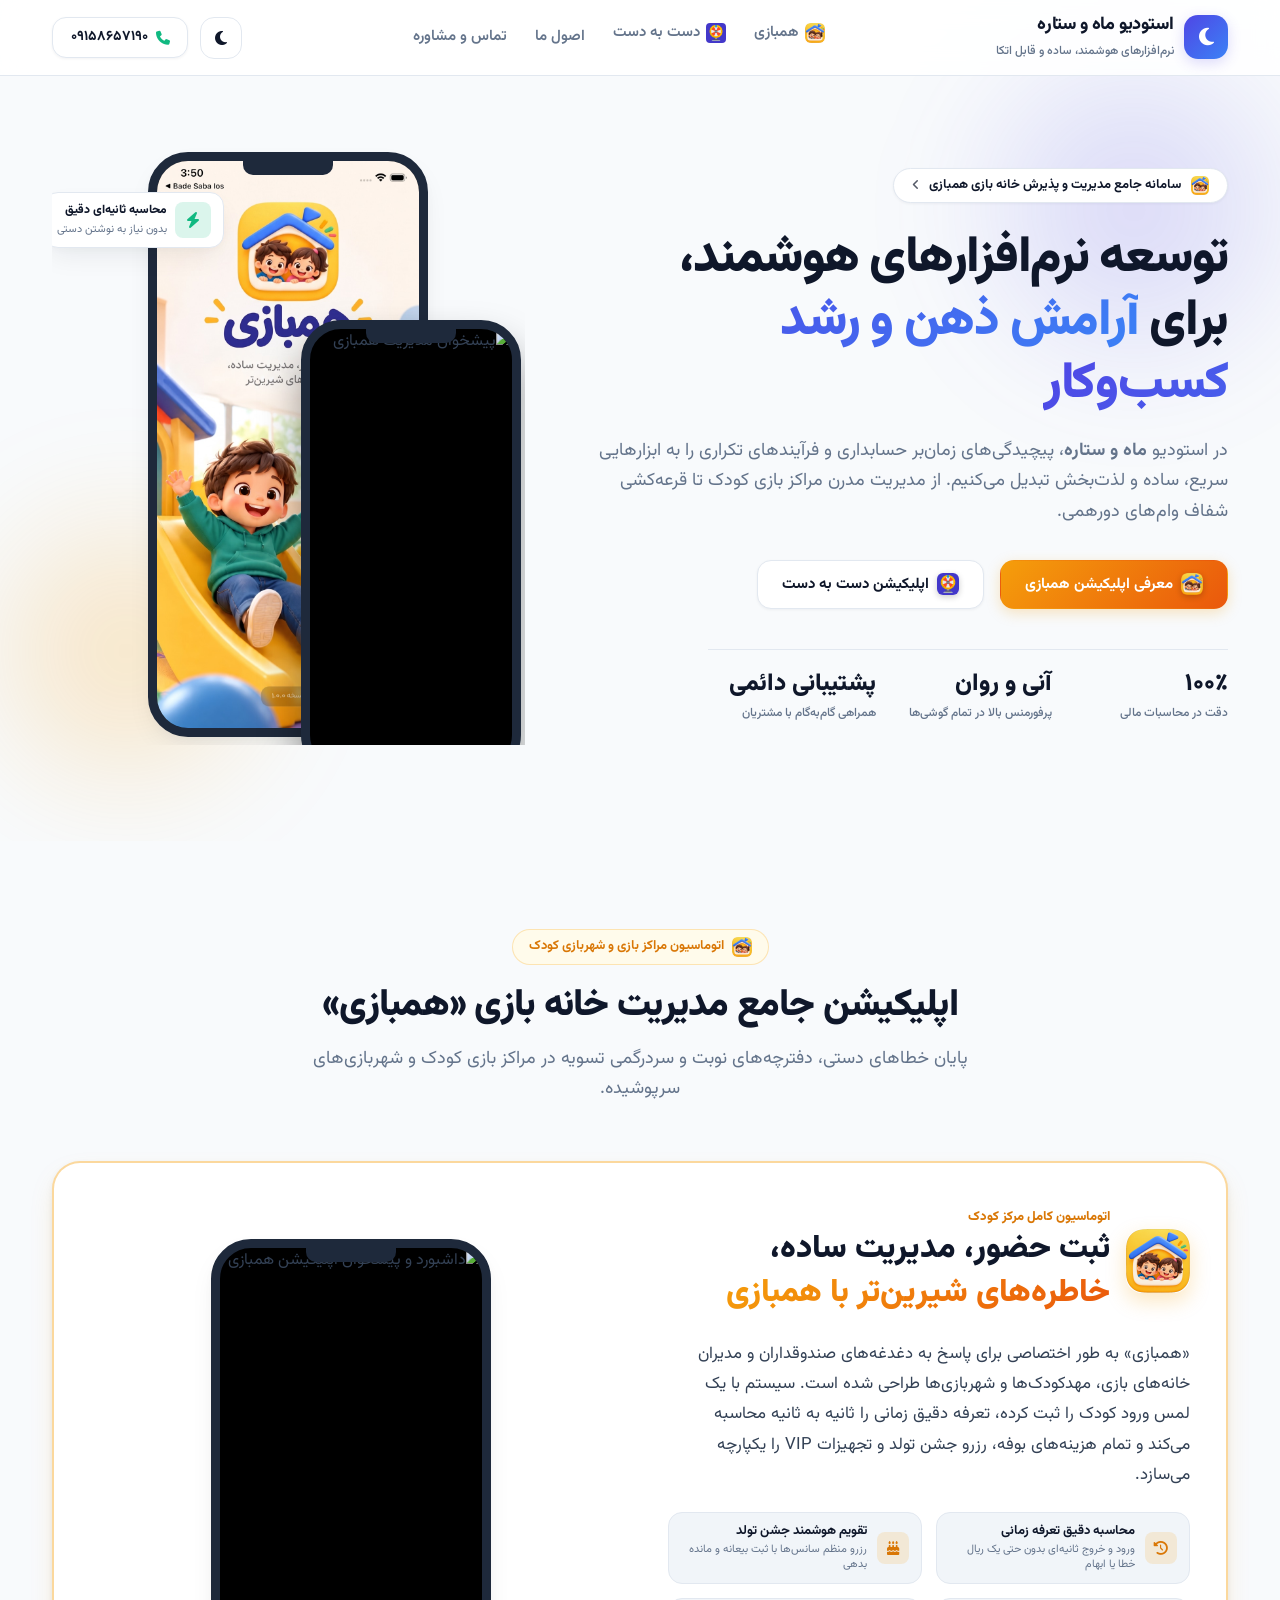
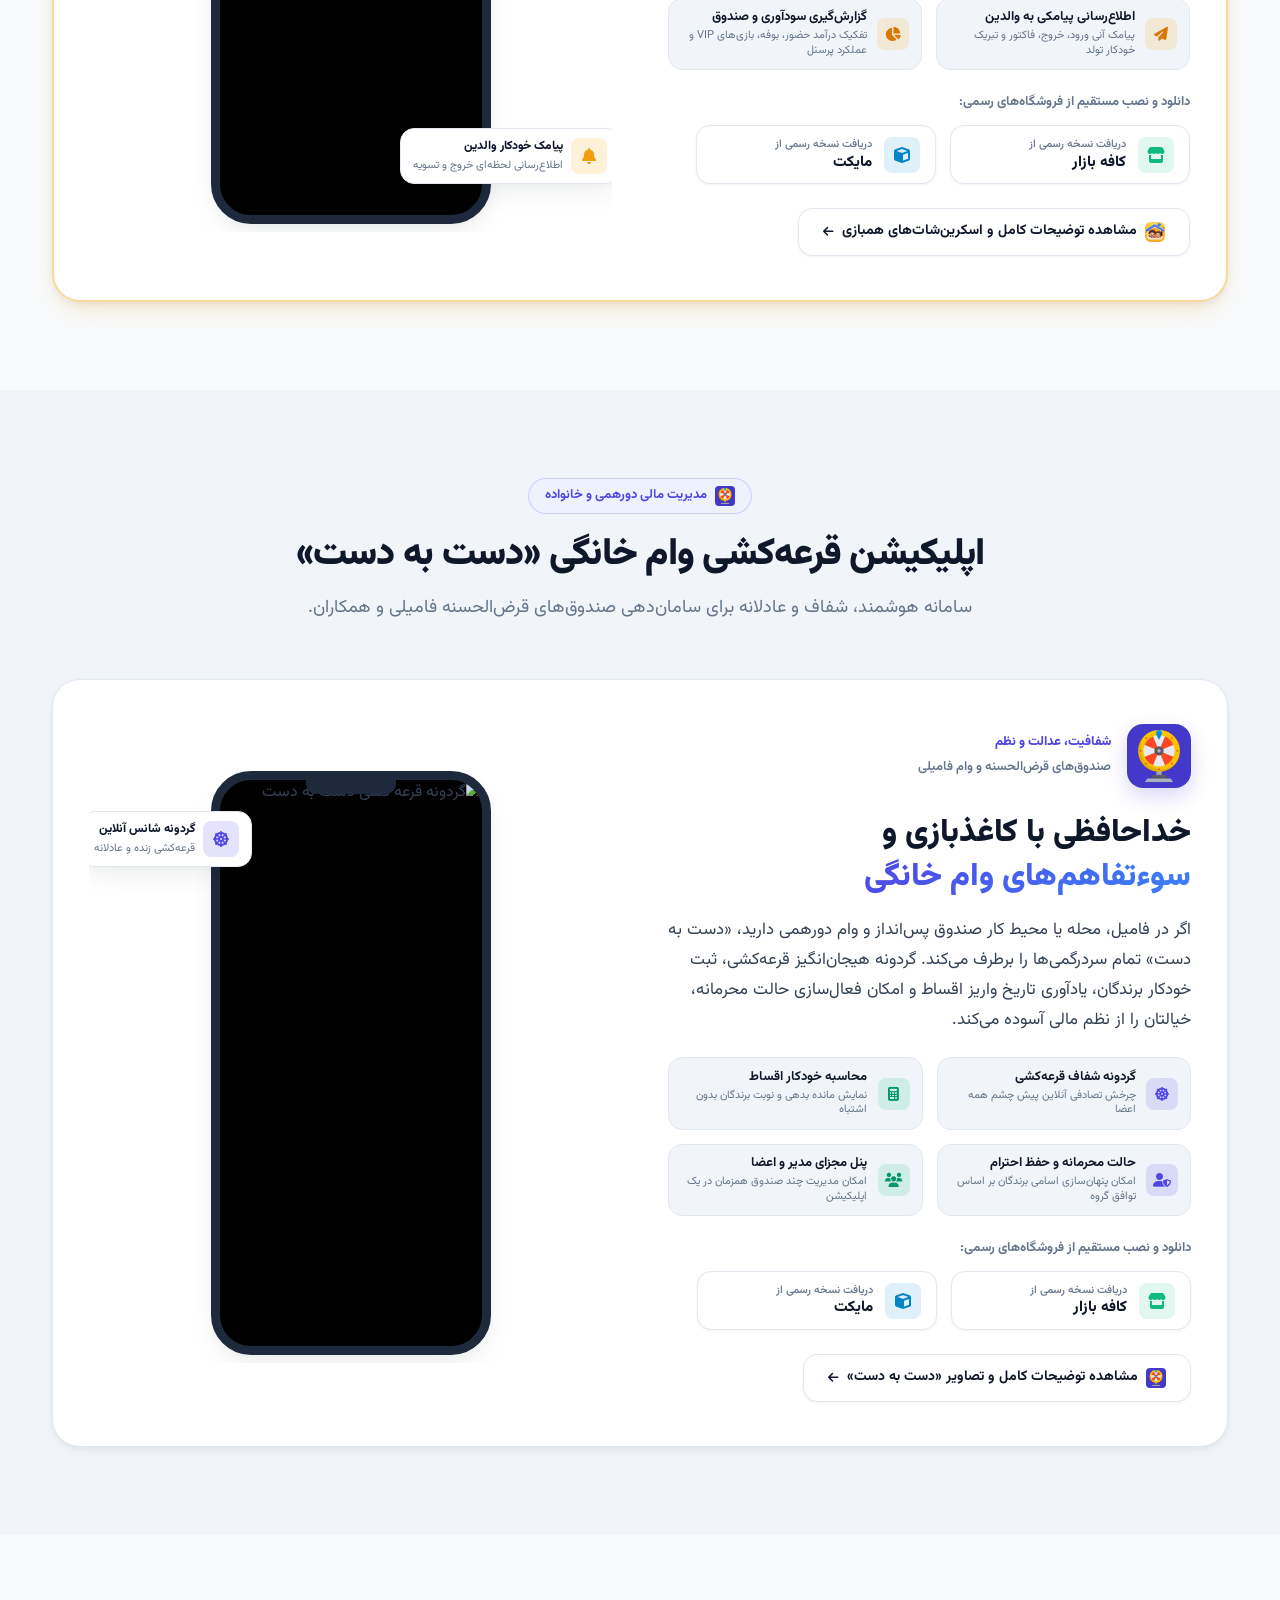
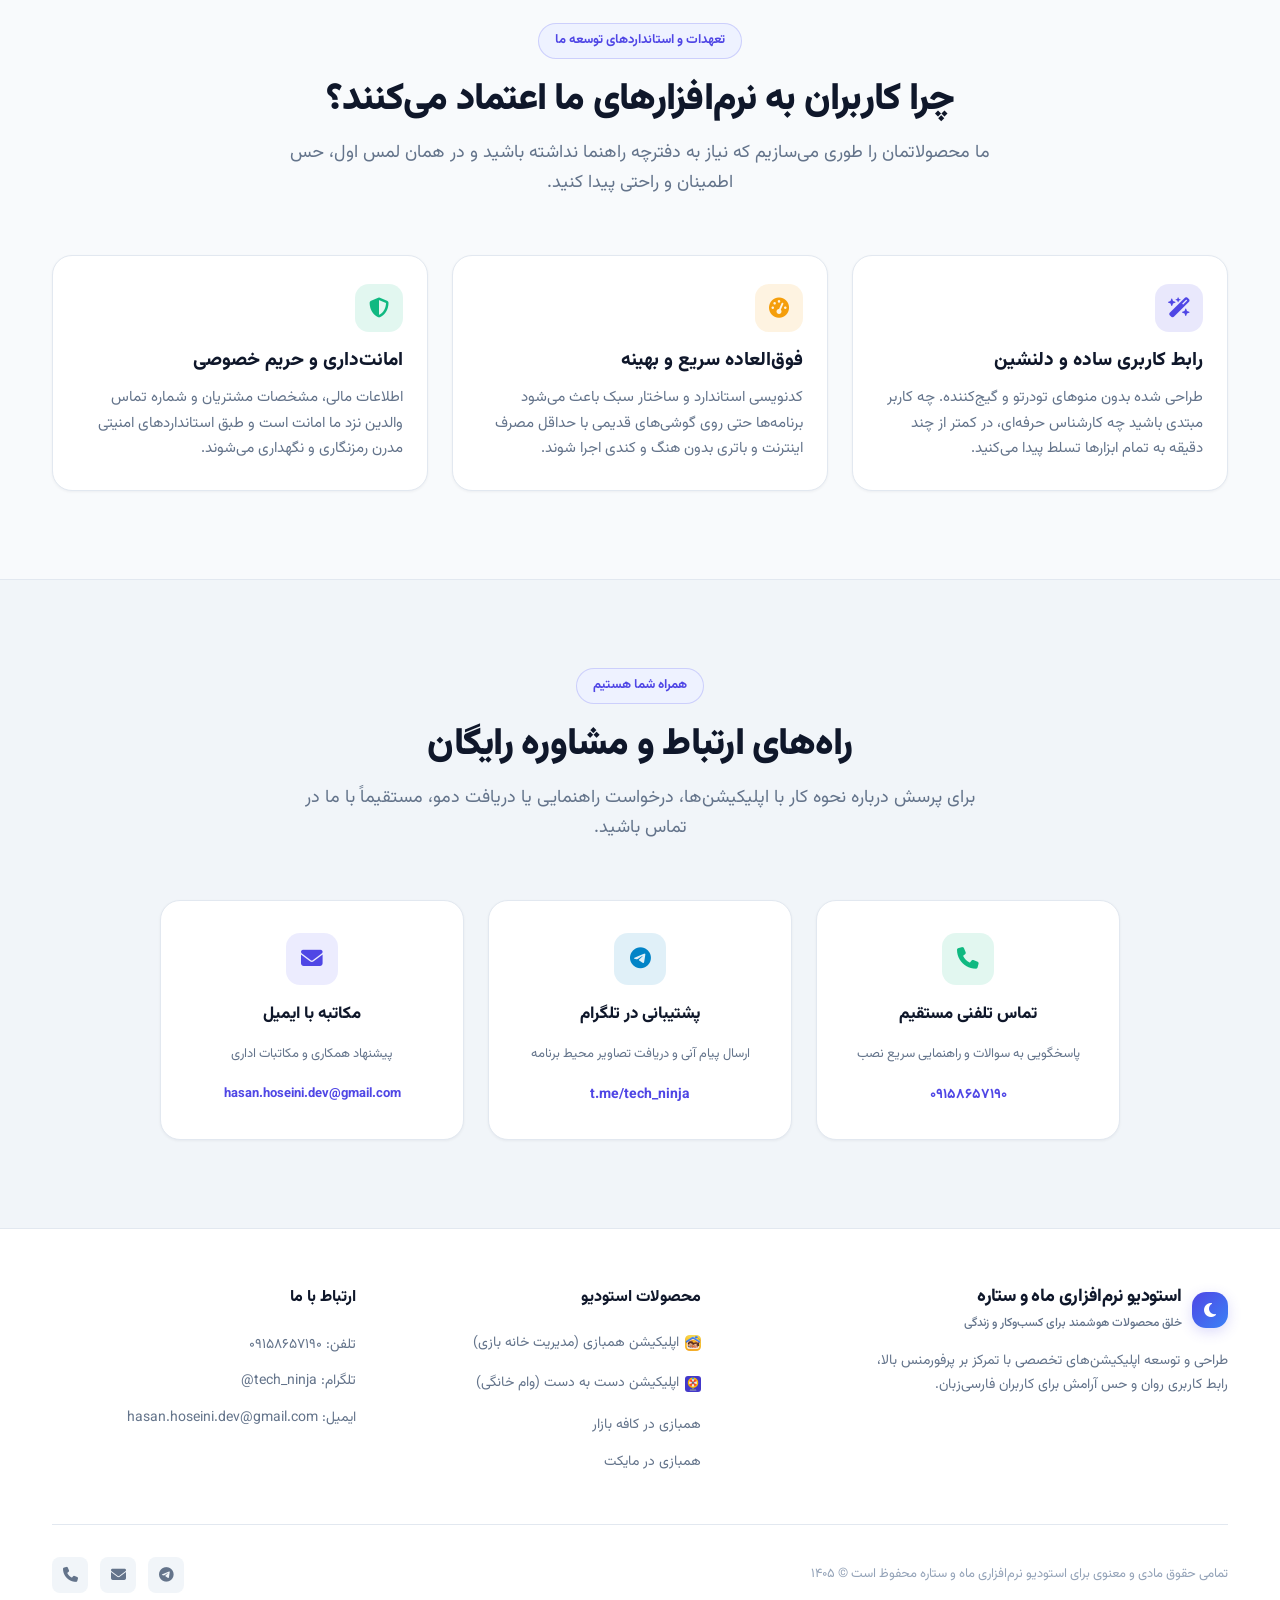
==== commit 2adaf951: "refactor: remove internal meta-labels and focus on customer-centric product value" ====
--- a/index.html
+++ b/index.html
@@ -4,7 +4,7 @@
     <meta charset="UTF-8">
     <meta name="viewport" content="width=device-width, initial-scale=1.0">
     <title>استودیو نرم‌افزاری ماه و ستاره | توسعه اپلیکیشن‌های هوشمند و کاربردی</title>
-    <meta name="description" content="استودیو نرم‌افزاری ماه و ستاره، خالق اپلیکیشن مدیریت خانه بازی همبازی (محصول اصلی) و اپلیکیشن قرعه‌کشی وام خانگی دست به دست.">
+    <meta name="description" content="استودیو نرم‌افزاری ماه و ستاره، توسعه‌دهنده سامانه جامع مدیریت خانه بازی همبازی و اپلیکیشن قرعه‌کشی وام خانگی دست به دست.">
     <meta name="keywords" content="استودیو ماه و ستاره, اپلیکیشن همبازی, مدیریت خانه بازی, دست به دست, قرعه کشی وام خانگی, نرم افزار شهربازی">
     <meta name="author" content="MoonStar Studio">
 
@@ -62,7 +62,6 @@
                         <a href="#hambazi" class="nav-link">
                             <img src="hambazi-app-icon.png" alt="همبازی" class="app-icon-badge">
                             <span>همبازی</span>
-                            <span class="nav-link-pill">محصول اصلی</span>
                         </a>
                     </li>
                     <li>
@@ -128,7 +127,7 @@
                         <img src="hambazi-app-icon.png" alt="همبازی" class="app-icon-badge">
                         <span>اپلیکیشن همبازی</span>
                     </span>
-                    <span class="nav-link-pill">اولویت اول</span>
+                    <i class="fa-solid fa-angle-left" style="font-size: 0.75rem; color: var(--text-muted);"></i>
                 </a>
             </li>
             <li class="mobile-nav-item">
@@ -197,7 +196,7 @@
                 <div class="hero-content">
                     <a href="#hambazi" class="hero-spotlight-pill">
                         <img src="hambazi-app-icon.png" alt="همبازی" class="app-icon-badge" style="width: 1.15rem; height: 1.15rem; border-radius: 4px;">
-                        <span>تمرکز اصلی استودیو: سامانه مدیریت خانه بازی همبازی</span>
+                        <span>سامانه جامع مدیریت و پذیرش خانه بازی همبازی</span>
                         <i class="fa-solid fa-angle-left" style="font-size: 0.75rem; opacity: 0.7;"></i>
                     </a>
 
@@ -213,7 +212,7 @@
                     <div class="hero-actions">
                         <a href="#hambazi" class="btn btn-amber">
                             <img src="hambazi-app-icon.png" alt="همبازی" style="width: 22px; height: 22px; border-radius: 6px; box-shadow: 0 2px 6px rgba(0,0,0,0.2);">
-                            <span>معرفی همبازی (محصول اصلی)</span>
+                            <span>معرفی اپلیکیشن همبازی</span>
                         </a>
                         <a href="#dastbedast" class="btn btn-secondary">
                             <img src="dastbedast-app-icon.png" alt="دست به دست" style="width: 22px; height: 22px; border-radius: 6px; box-shadow: 0 2px 6px rgba(0,0,0,0.2);">
@@ -273,7 +272,7 @@
                 <div class="section-title-wrap">
                     <span class="section-badge section-badge-amber">
                         <img src="hambazi-app-icon.png" alt="همبازی" class="app-icon-badge" style="width: 1.25rem; height: 1.25rem; border-radius: 4px;">
-                        <span>محصول ویژه و پرچم‌دار ماه و ستاره</span>
+                        <span>اتوماسیون مراکز بازی و شهربازی کودک</span>
                     </span>
                     <h2 class="section-title">اپلیکیشن جامع مدیریت خانه بازی «همبازی»</h2>
                     <p class="section-desc">
@@ -282,11 +281,6 @@
                 </div>
 
                 <div class="product-card-flagship">
-                    <span class="flagship-ribbon">
-                        <i class="fa-solid fa-star"></i>
-                        <span>تمرکز و اولویت اصلی استودیو</span>
-                    </span>
-
                     <div class="product-grid">
                         <!-- Content -->
                         <div class="product-content">
--- a/css/style.css
+++ b/css/style.css
@@ -1197,34 +1197,6 @@
   border-color: var(--border-strong);
 }
 
-.flagship-ribbon {
-  display: inline-flex;
-  align-items: center;
-  gap: 0.4rem;
-  padding: 0.35rem 0.85rem;
-  background: var(--hambazi-light);
-  color: #d97706;
-  border: 1px solid rgba(245, 158, 11, 0.4);
-  border-radius: var(--radius-full);
-  font-size: 0.75rem;
-  font-weight: 800;
-  margin-bottom: 1rem;
-  width: fit-content;
-}
-
-html.dark .flagship-ribbon {
-  color: #fbbf24;
-}
-
-@media (min-width: 768px) {
-  .flagship-ribbon {
-    position: absolute;
-    top: 1.5rem;
-    left: 1.5rem;
-    margin-bottom: 0;
-  }
-}
-
 .product-grid {
   display: grid;
   grid-template-columns: 100%;
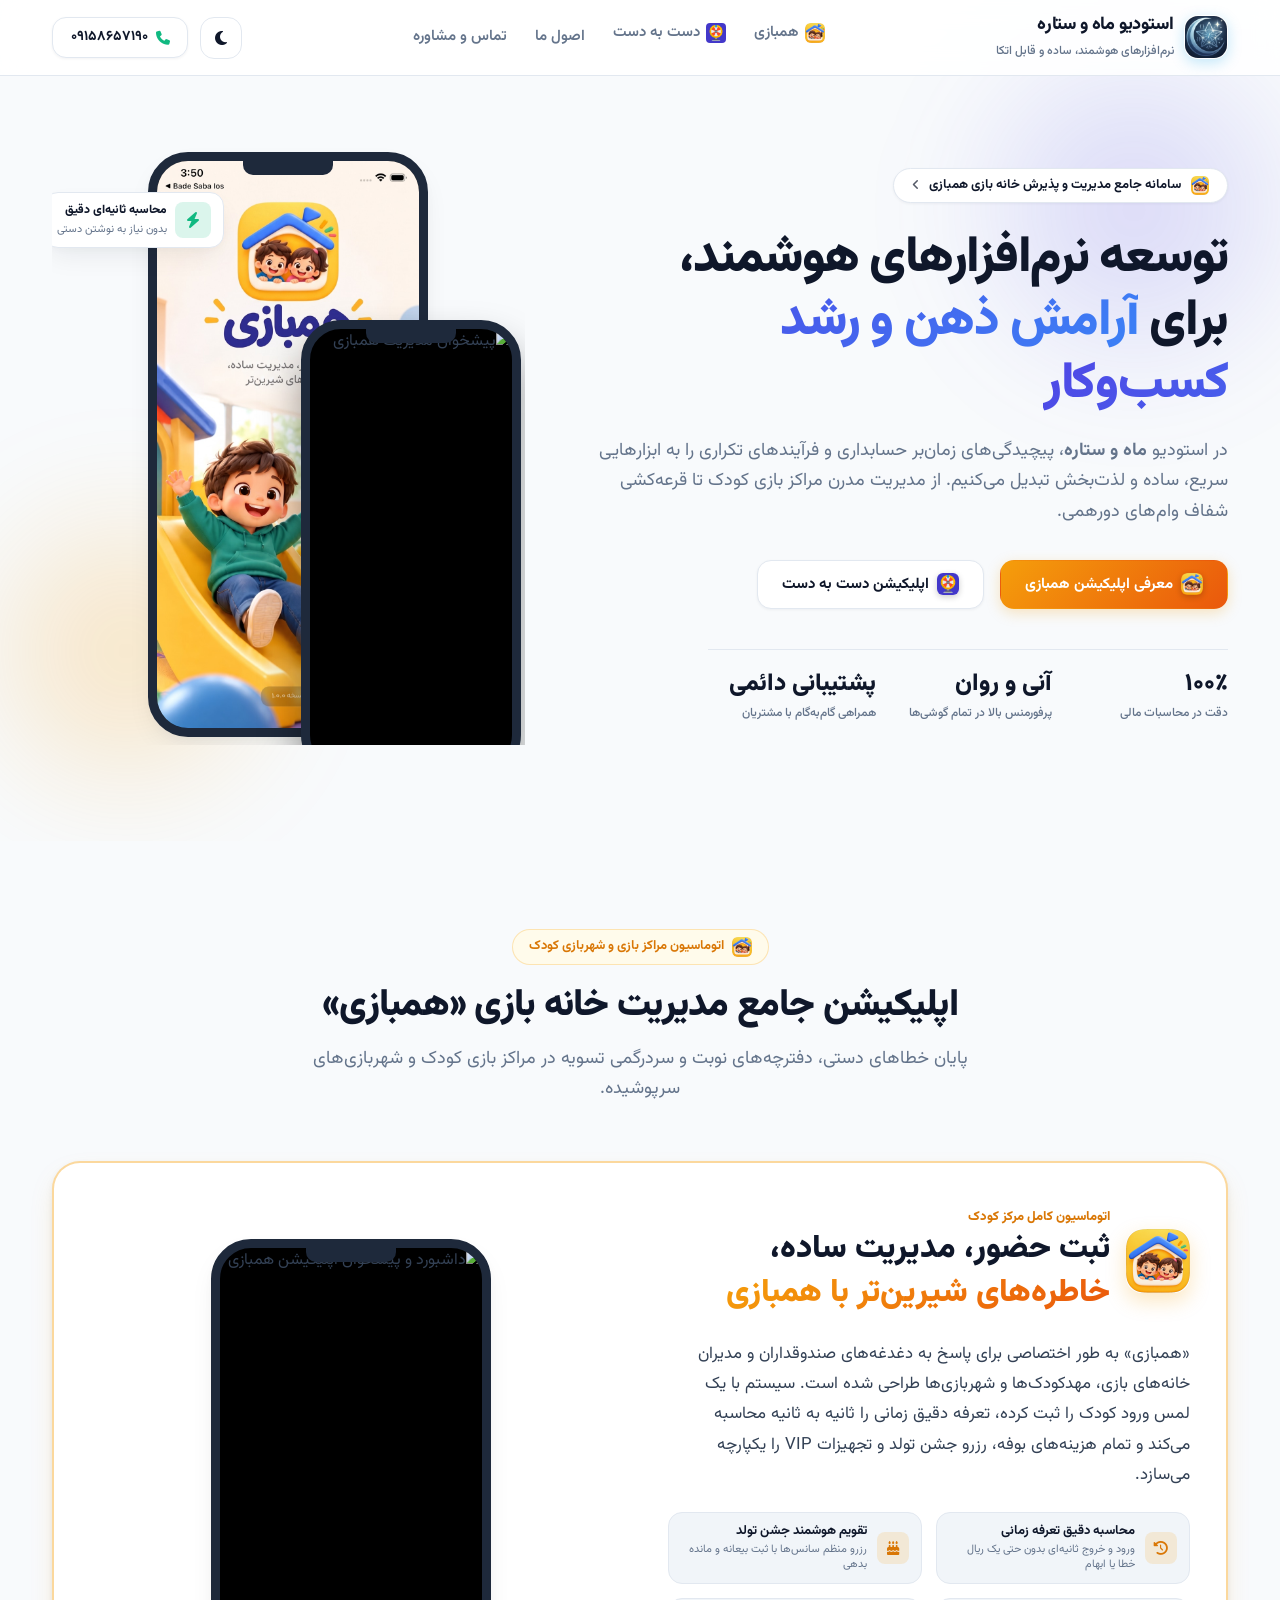
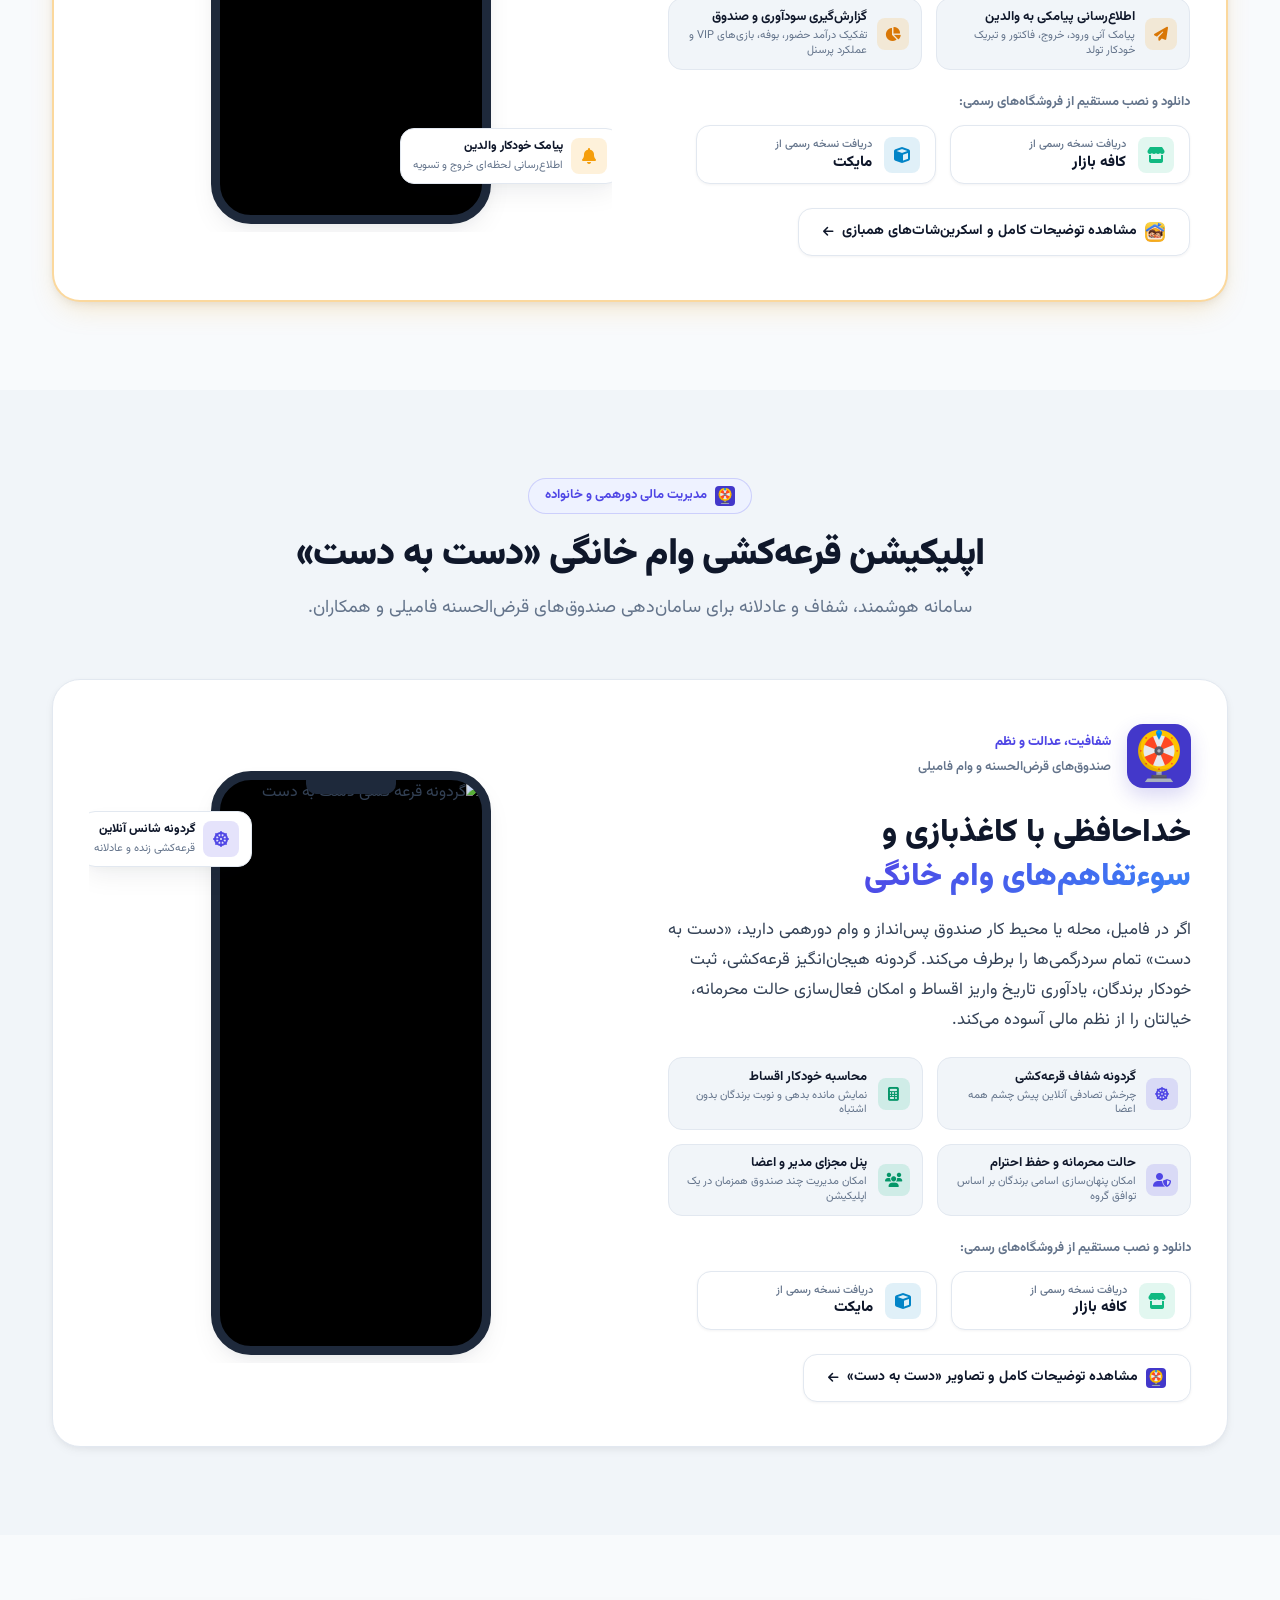
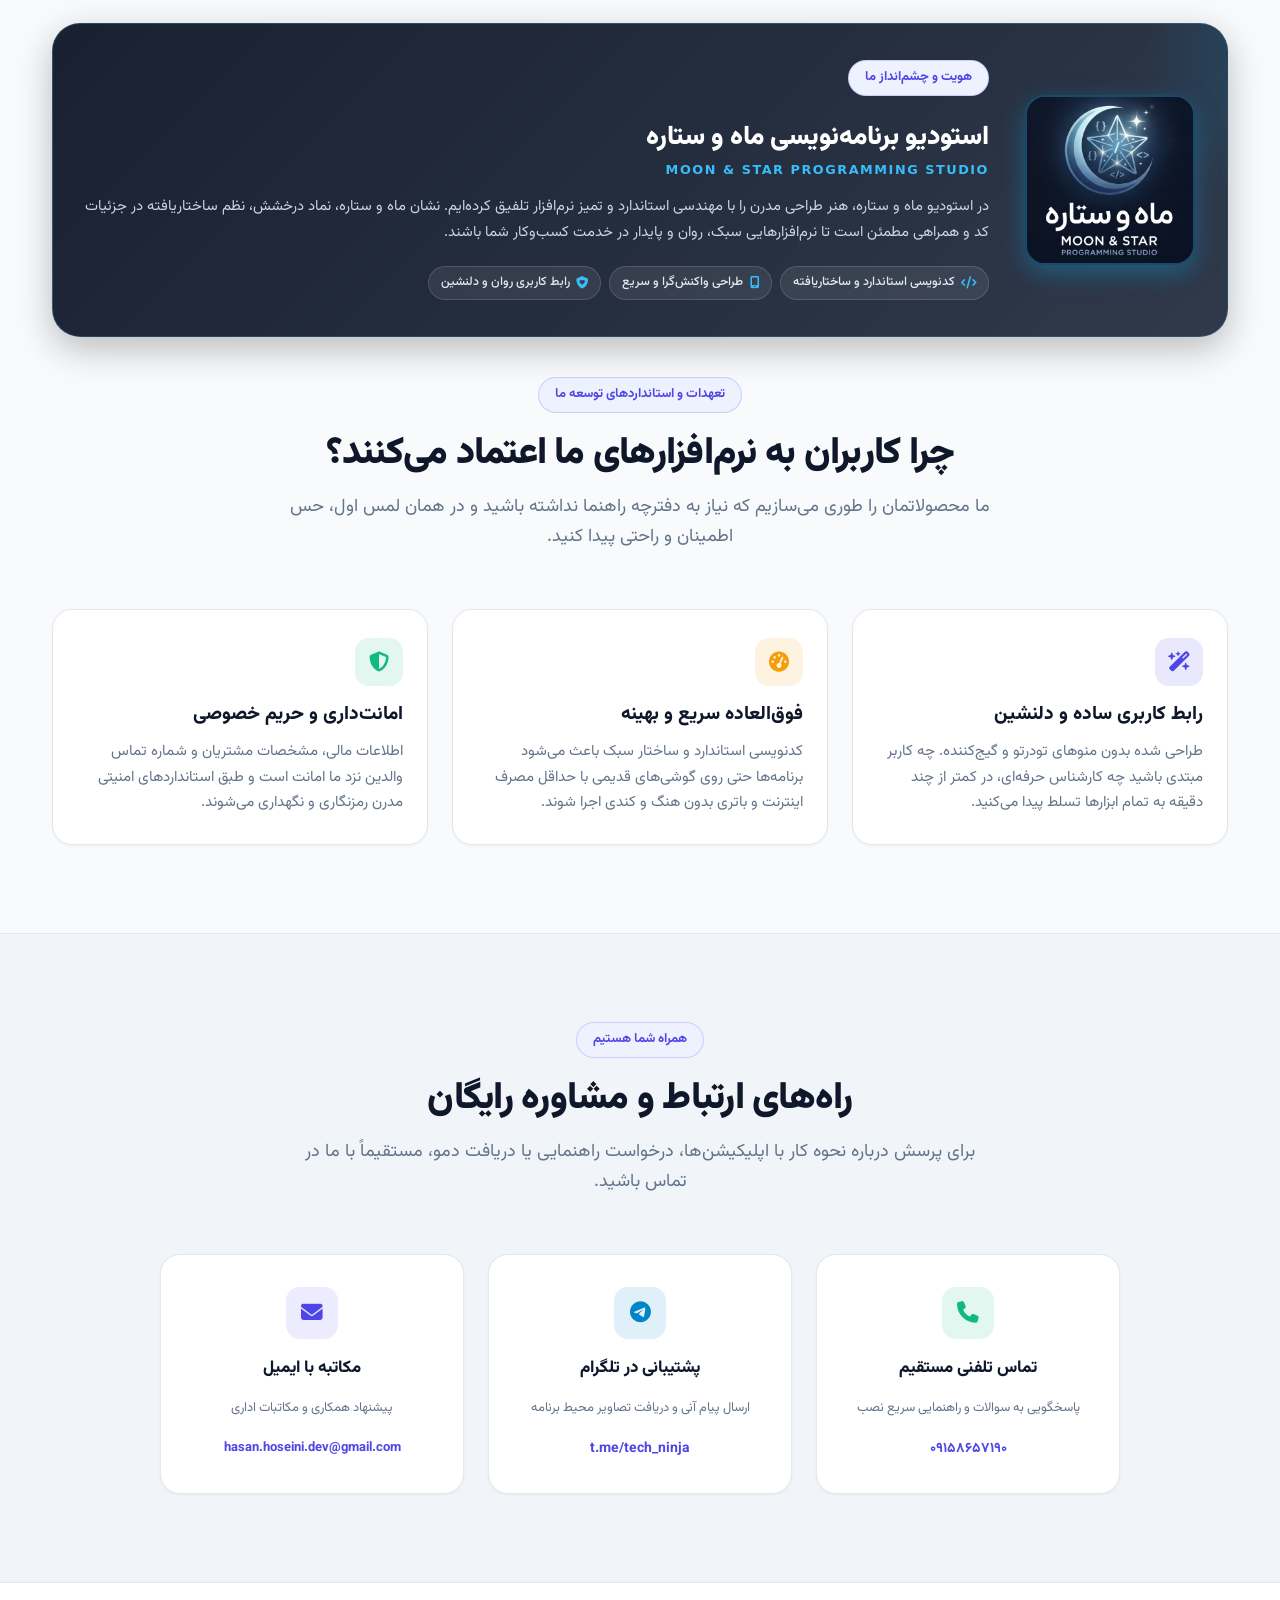
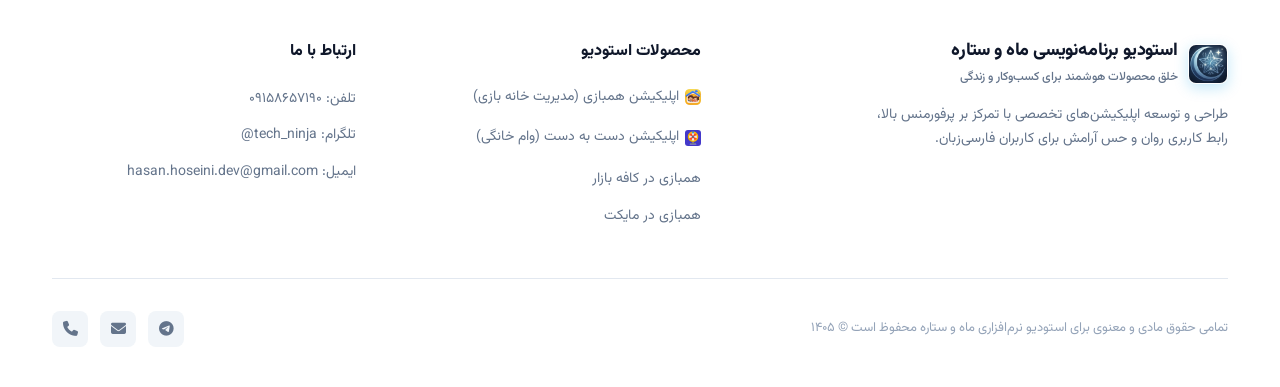
==== commit 11badeab: "feat: integrate official MoonStar Studio logo and visual identity across all pages" ====
--- a/index.html
+++ b/index.html
@@ -36,24 +36,30 @@
     <!-- FontAwesome 6 -->
     <link rel="stylesheet" href="https://cdnjs.cloudflare.com/ajax/libs/font-awesome/6.5.1/css/all.min.css">
 
+    <!-- Favicon & Brand Identity -->
+    <link rel="icon" type="image/png" href="moonstar-icon.png">
+    <link rel="apple-touch-icon" href="moonstar-icon.png">
+    <meta property="og:image" content="moonstar-logo.png">
+    <meta name="twitter:image" content="moonstar-logo.png">
+
     <!-- Design System CSS -->
     <link rel="stylesheet" href="css/style.css">
 </head>
+
 <body>
 
     <!-- Header / Navbar -->
     <header class="header">
         <div class="container header-inner">
             <!-- Brand Logo -->
-            <a href="index.html" class="brand-link" aria-label="صفحه اصلی استودیو ماه و ستاره">
-                <div class="brand-logo-icon">
-                    <i class="fa-solid fa-moon"></i>
-                </div>
+            <a href="index.html" class="brand-link" aria-label="صفحه اصلی استودیو برنامه‌نویسی ماه و ستاره">
+                <img src="moonstar-icon.png" alt="لوگوی استودیو برنامه‌نویسی ماه و ستاره" class="brand-logo-img">
                 <div>
                     <span class="brand-title">استودیو ماه و ستاره</span>
                     <span class="brand-subtitle">نرم‌افزارهای هوشمند، ساده و قابل اتکا</span>
                 </div>
             </a>
+
 
             <!-- Desktop Nav Menu -->
             <nav>
@@ -107,14 +113,13 @@
     <aside class="mobile-drawer" aria-label="منوی موبایل">
         <div class="mobile-drawer-head">
             <div class="brand-link">
-                <div class="brand-logo-icon" style="width: 2.25rem; height: 2.25rem; font-size: 1rem;">
-                    <i class="fa-solid fa-moon"></i>
-                </div>
+                <img src="moonstar-icon.png" alt="لوگوی استودیو برنامه‌نویسی ماه و ستاره" class="brand-logo-img" style="width: 2.25rem; height: 2.25rem; border-radius: 8px;">
                 <div>
                     <span class="brand-title" style="font-size: 1rem;">ماه و ستاره</span>
-                    <span class="brand-subtitle" style="font-size: 0.6875rem;">استودیو نرم‌افزاری</span>
-                </div>
-            </div>
+                    <span class="brand-subtitle" style="font-size: 0.6875rem;">استودیو برنامه‌نویسی</span>
+                </div>
+            </div>
+
             <button type="button" class="mobile-drawer-close" aria-label="بستن منو">
                 <i class="fa-solid fa-xmark"></i>
             </button>
@@ -546,6 +551,28 @@
         <!-- Studio Values & Philosophy -->
         <section id="values" class="section">
             <div class="container">
+                <!-- Studio Brand Spotlight Banner -->
+                <div class="studio-brand-banner">
+                    <div class="studio-brand-banner-inner">
+                        <div class="studio-brand-logo-wrap">
+                            <img src="moonstar-logo.jpg" alt="لوگوی رسمی استودیو برنامه‌نویسی ماه و ستاره" class="studio-brand-banner-img" width="170" height="170" loading="lazy">
+                        </div>
+                        <div class="studio-brand-banner-content">
+                            <span class="section-badge section-badge-indigo">هویت و چشم‌انداز ما</span>
+                            <h3 class="studio-brand-title">استودیو برنامه‌نویسی ماه و ستاره</h3>
+                            <p class="studio-brand-en">MOON &amp; STAR PROGRAMMING STUDIO</p>
+                            <p class="studio-brand-desc">
+                                در استودیو ماه و ستاره، هنر طراحی مدرن را با مهندسی استاندارد و تمیز نرم‌افزار تلفیق کرده‌ایم. نشان ماه و ستاره، نماد درخشش، نظم ساختاریافته در جزئیات کد و همراهی مطمئن است تا نرم‌افزارهایی سبک، روان و پایدار در خدمت کسب‌وکار شما باشند.
+                            </p>
+                            <div class="studio-brand-tags">
+                                <span class="studio-tag"><i class="fa-solid fa-code"></i> کدنویسی استاندارد و ساختاریافته</span>
+                                <span class="studio-tag"><i class="fa-solid fa-mobile-screen"></i> طراحی واکنش‌گرا و سریع</span>
+                                <span class="studio-tag"><i class="fa-solid fa-shield-heart"></i> رابط کاربری روان و دلنشین</span>
+                            </div>
+                        </div>
+                    </div>
+                </div>
+
                 <div class="section-title-wrap">
                     <span class="section-badge section-badge-indigo">تعهدات و استانداردهای توسعه ما</span>
                     <h2 class="section-title">چرا کاربران به نرم‌افزارهای ما اعتماد می‌کنند؟</h2>
@@ -639,11 +666,9 @@
             <div class="footer-top">
                 <div class="footer-brand">
                     <div class="brand-link">
-                        <div class="brand-logo-icon" style="width: 2.25rem; height: 2.25rem; font-size: 1rem;">
-                            <i class="fa-solid fa-moon"></i>
-                        </div>
+                        <img src="moonstar-icon.png" alt="لوگوی استودیو برنامه‌نویسی ماه و ستاره" class="brand-logo-img" style="width: 2.5rem; height: 2.5rem; border-radius: 8px;">
                         <div>
-                            <span class="brand-title">استودیو نرم‌افزاری ماه و ستاره</span>
+                            <span class="brand-title">استودیو برنامه‌نویسی ماه و ستاره</span>
                             <span class="brand-subtitle">خلق محصولات هوشمند برای کسب‌وکار و زندگی</span>
                         </div>
                     </div>
--- a/css/style.css
+++ b/css/style.css
@@ -382,9 +382,11 @@
   border-radius: var(--radius-sm);
   object-fit: cover;
   flex-shrink: 0;
-  box-shadow: 0 4px 14px var(--hambazi-glow);
+  box-shadow: 0 4px 14px rgba(14, 165, 233, 0.25);
+  border: 1px solid rgba(255, 255, 255, 0.15);
   transition: transform var(--transition-fast);
 }
+
 
 @media (min-width: 768px) {
   .brand-logo-icon, .brand-logo-img {
@@ -1989,3 +1991,146 @@
   color: var(--primary);
   transform: translateY(-2px);
 }
+
+/* ==========================================================================
+   Studio Brand Banner & Visual Identity Showcase
+   ========================================================================== */
+.studio-brand-banner {
+  background: linear-gradient(135deg, rgba(15, 23, 42, 0.96), rgba(30, 41, 59, 0.92));
+  border: 1px solid rgba(56, 189, 248, 0.25);
+  border-radius: var(--radius-xl);
+  padding: 1.5rem 1rem;
+  margin-bottom: 2.5rem;
+  box-shadow: 0 12px 36px rgba(0, 0, 0, 0.25);
+  position: relative;
+  overflow: hidden;
+}
+
+@media (min-width: 768px) {
+  .studio-brand-banner {
+    padding: 2.25rem 2rem;
+  }
+}
+
+.studio-brand-banner::before {
+  content: '';
+  position: absolute;
+  top: -40%;
+  right: -20%;
+  width: 320px;
+  height: 320px;
+  background: radial-gradient(circle, rgba(14, 165, 233, 0.22) 0%, transparent 70%);
+  pointer-events: none;
+}
+
+.studio-brand-banner-inner {
+  display: flex;
+  flex-direction: column;
+  align-items: center;
+  text-align: center;
+  gap: 1.5rem;
+  position: relative;
+  z-index: 1;
+}
+
+@media (min-width: 768px) {
+  .studio-brand-banner-inner {
+    flex-direction: row;
+    text-align: right;
+    gap: 2.25rem;
+    align-items: center;
+  }
+}
+
+.studio-brand-logo-wrap {
+  flex-shrink: 0;
+  width: 130px;
+  height: 130px;
+  border-radius: var(--radius-lg);
+  overflow: hidden;
+  box-shadow: 0 8px 24px rgba(14, 165, 233, 0.35);
+  border: 2px solid rgba(56, 189, 248, 0.3);
+  background: #0f172a;
+}
+
+@media (min-width: 768px) {
+  .studio-brand-logo-wrap {
+    width: 170px;
+    height: 170px;
+  }
+}
+
+.studio-brand-banner-img {
+  width: 100%;
+  height: 100%;
+  object-fit: cover;
+  display: block;
+}
+
+.studio-brand-banner-content {
+  flex: 1;
+  min-width: 0;
+}
+
+.studio-brand-title {
+  font-size: 1.3rem;
+  font-weight: 900;
+  color: #ffffff;
+  margin-top: 0.5rem;
+  margin-bottom: 0.25rem;
+  line-height: 1.35;
+}
+
+@media (min-width: 768px) {
+  .studio-brand-title {
+    font-size: 1.65rem;
+  }
+}
+
+.studio-brand-en {
+  font-family: ui-sans-serif, system-ui, -apple-system, BlinkMacSystemFont, "Segoe UI", Roboto, sans-serif;
+  font-size: 0.8rem;
+  letter-spacing: 0.12em;
+  font-weight: 700;
+  color: #38bdf8;
+  margin-bottom: 0.85rem;
+  text-transform: uppercase;
+}
+
+.studio-brand-desc {
+  font-size: 0.925rem;
+  color: #cbd5e1;
+  line-height: 1.75;
+  margin-bottom: 1.25rem;
+}
+
+.studio-brand-tags {
+  display: flex;
+  flex-wrap: wrap;
+  gap: 0.5rem;
+  justify-content: center;
+}
+
+@media (min-width: 768px) {
+  .studio-brand-tags {
+    justify-content: flex-start;
+  }
+}
+
+.studio-tag {
+  display: inline-flex;
+  align-items: center;
+  gap: 0.4rem;
+  font-size: 0.775rem;
+  padding: 0.35rem 0.75rem;
+  border-radius: var(--radius-full);
+  background: rgba(255, 255, 255, 0.08);
+  border: 1px solid rgba(255, 255, 255, 0.14);
+  color: #e2e8f0;
+  font-weight: 500;
+}
+
+.studio-tag i {
+  color: #38bdf8;
+}
+
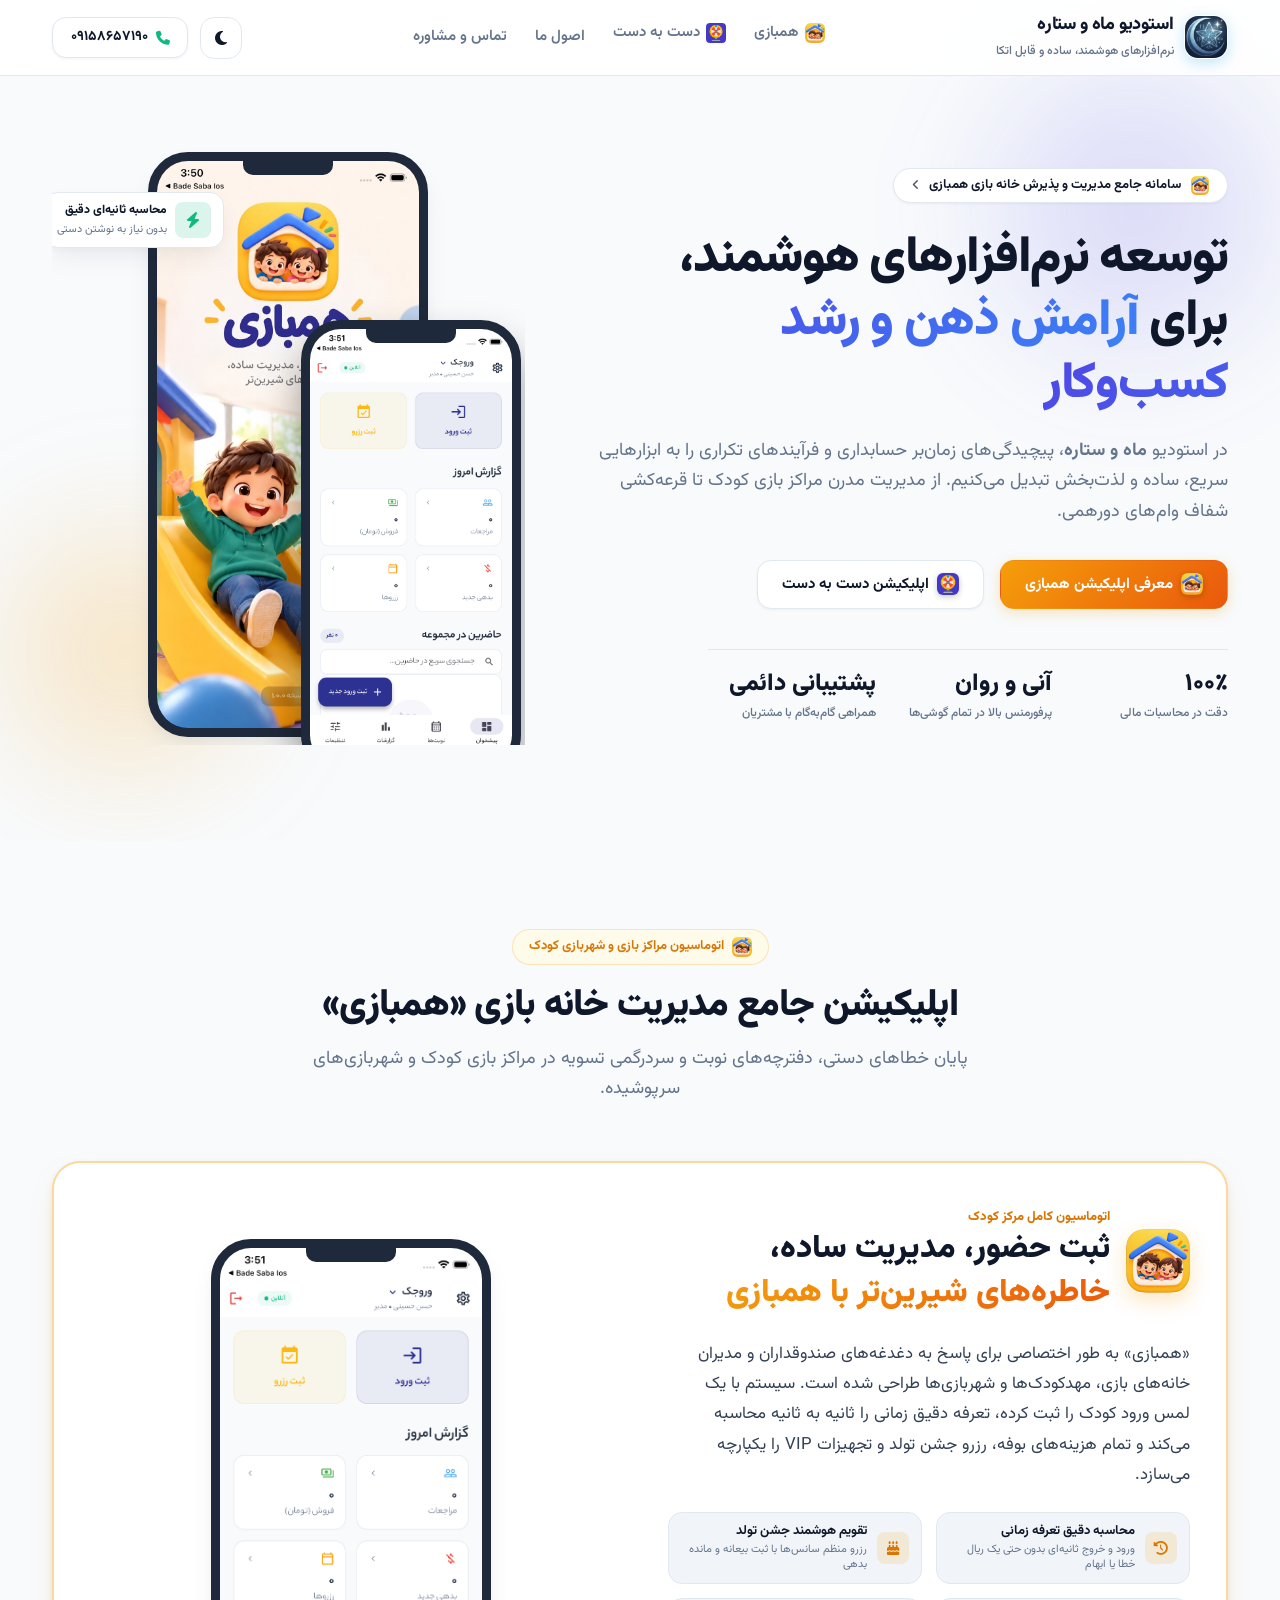
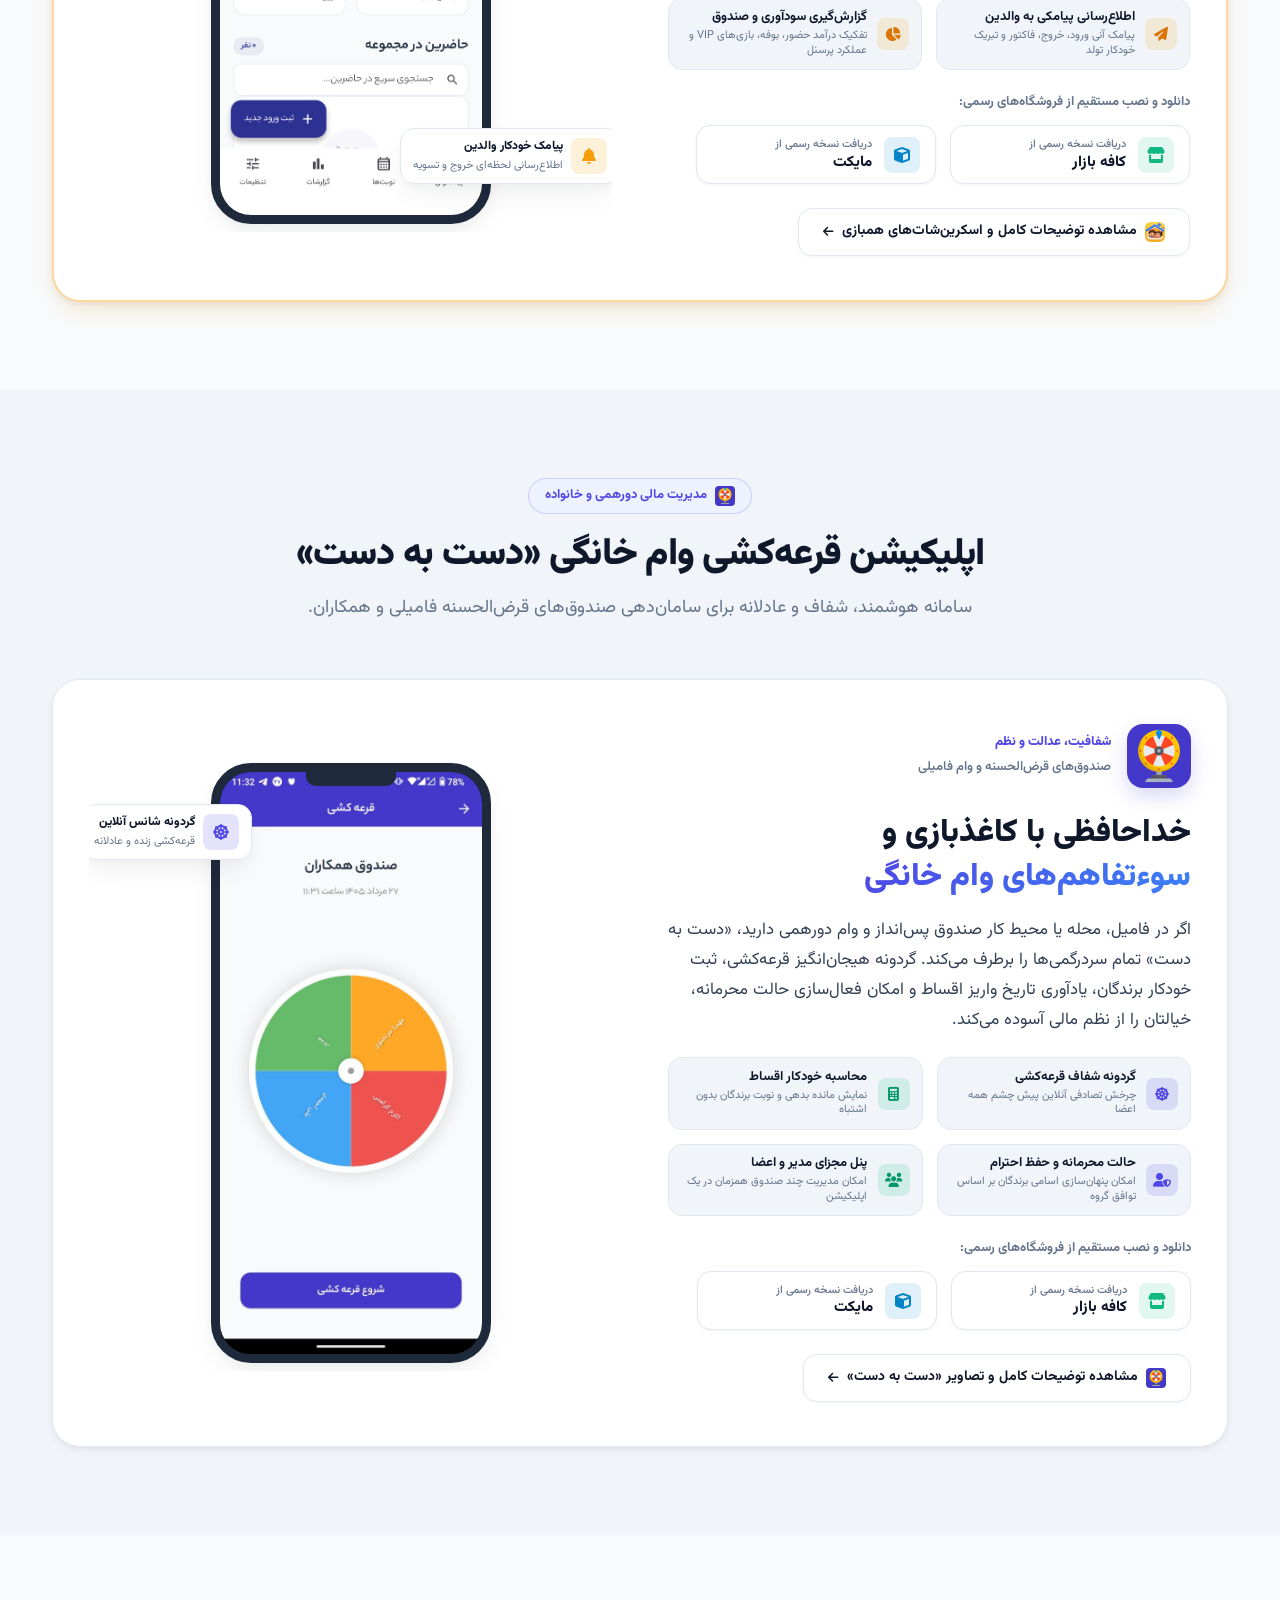
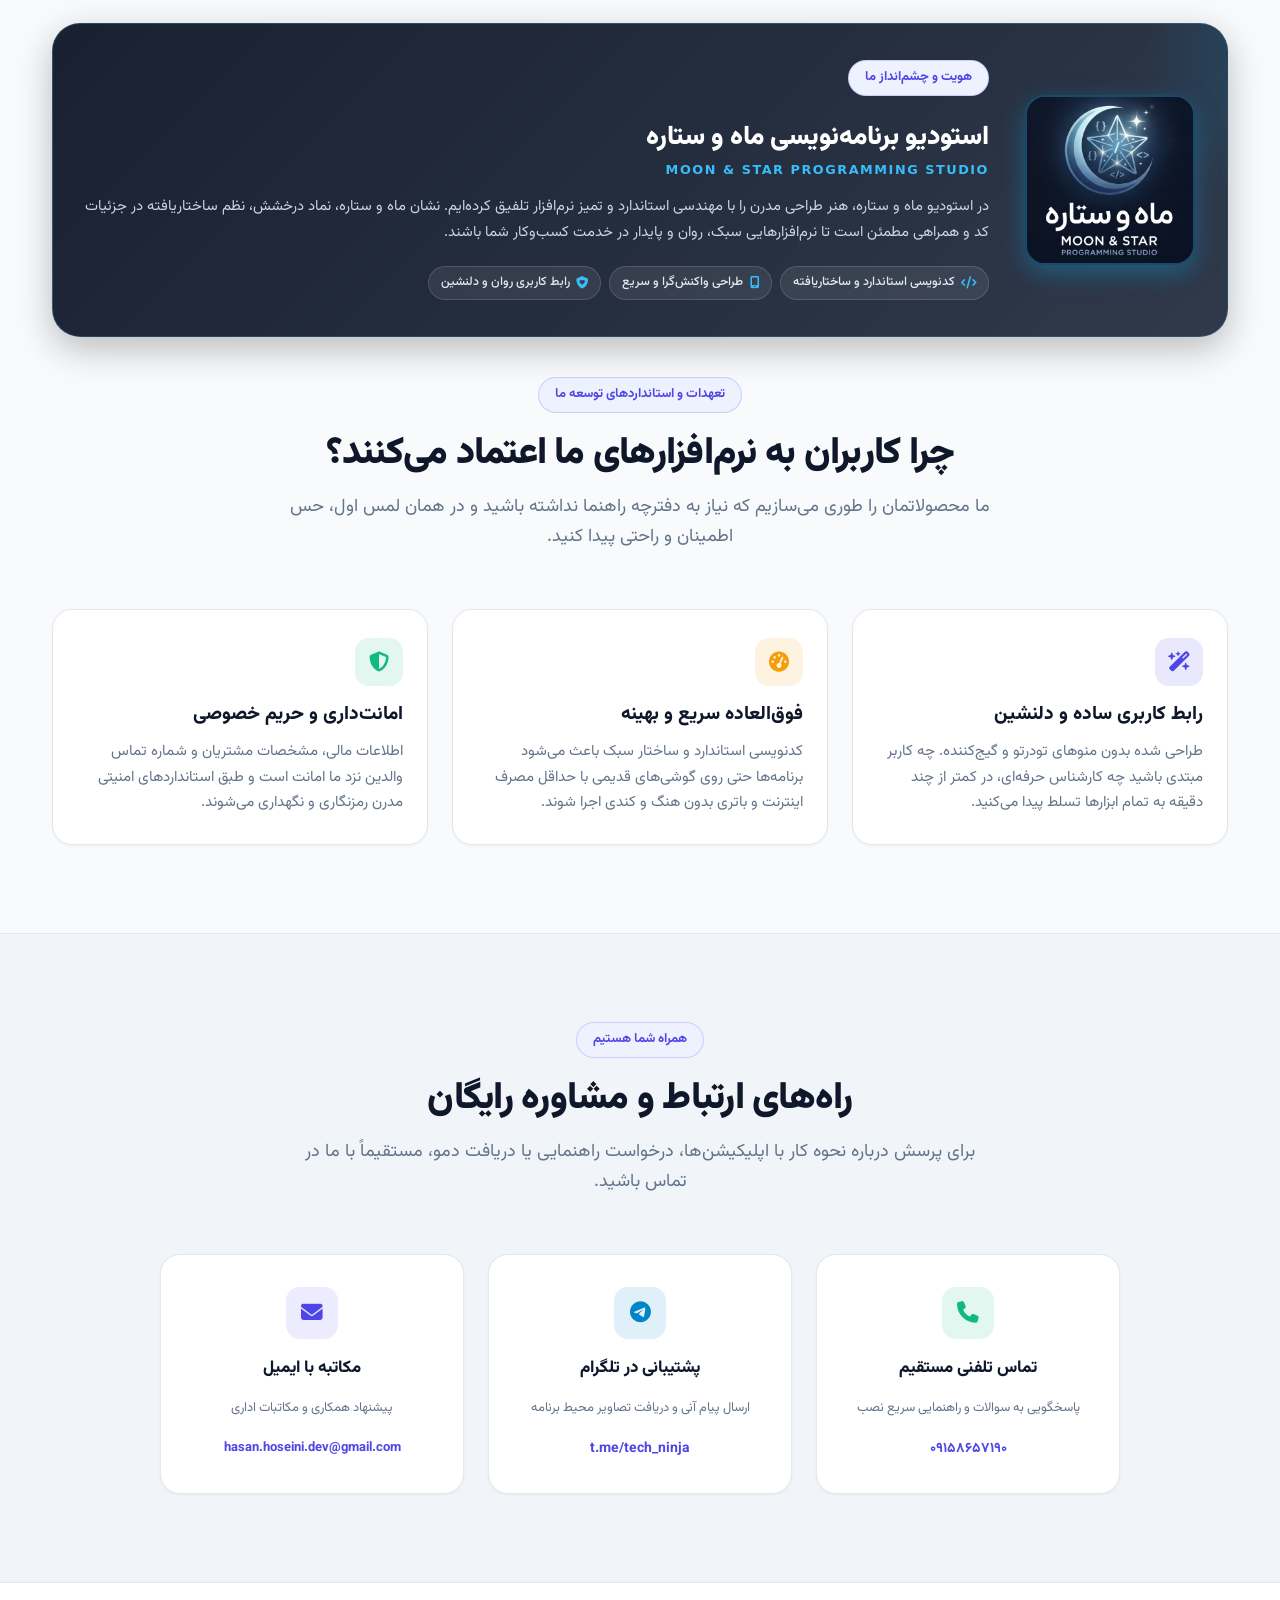
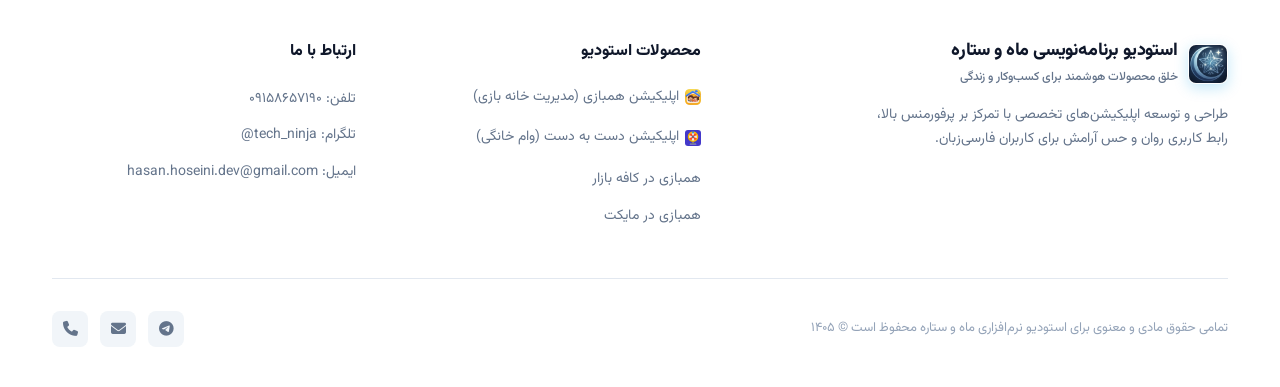
==== commit 5e8d7db8: "refactor: organize assets into project-specific folders (studio, hambazi, dastbedast) and update all" ====
--- a/index.html
+++ b/index.html
@@ -37,10 +37,10 @@
     <link rel="stylesheet" href="https://cdnjs.cloudflare.com/ajax/libs/font-awesome/6.5.1/css/all.min.css">
 
     <!-- Favicon & Brand Identity -->
-    <link rel="icon" type="image/png" href="moonstar-icon.png">
-    <link rel="apple-touch-icon" href="moonstar-icon.png">
-    <meta property="og:image" content="moonstar-logo.png">
-    <meta name="twitter:image" content="moonstar-logo.png">
+    <link rel="icon" type="image/png" href="assets/studio/moonstar-icon.png">
+    <link rel="apple-touch-icon" href="assets/studio/moonstar-icon.png">
+    <meta property="og:image" content="assets/studio/moonstar-logo.png">
+    <meta name="twitter:image" content="assets/studio/moonstar-logo.png">
 
     <!-- Design System CSS -->
     <link rel="stylesheet" href="css/style.css">
@@ -53,7 +53,7 @@
         <div class="container header-inner">
             <!-- Brand Logo -->
             <a href="index.html" class="brand-link" aria-label="صفحه اصلی استودیو برنامه‌نویسی ماه و ستاره">
-                <img src="moonstar-icon.png" alt="لوگوی استودیو برنامه‌نویسی ماه و ستاره" class="brand-logo-img">
+                <img src="assets/studio/moonstar-icon.png" alt="لوگوی استودیو برنامه‌نویسی ماه و ستاره" class="brand-logo-img">
                 <div>
                     <span class="brand-title">استودیو ماه و ستاره</span>
                     <span class="brand-subtitle">نرم‌افزارهای هوشمند، ساده و قابل اتکا</span>
@@ -66,13 +66,13 @@
                 <ul class="nav-menu">
                     <li>
                         <a href="#hambazi" class="nav-link">
-                            <img src="hambazi-app-icon.png" alt="همبازی" class="app-icon-badge">
+                            <img src="assets/hambazi/hambazi-app-icon.png" alt="همبازی" class="app-icon-badge">
                             <span>همبازی</span>
                         </a>
                     </li>
                     <li>
                         <a href="#dastbedast" class="nav-link">
-                            <img src="dastbedast-app-icon.png" alt="دست به دست" class="app-icon-badge">
+                            <img src="assets/dastbedast/dastbedast-app-icon.png" alt="دست به دست" class="app-icon-badge">
                             <span>دست به دست</span>
                         </a>
                     </li>
@@ -113,7 +113,7 @@
     <aside class="mobile-drawer" aria-label="منوی موبایل">
         <div class="mobile-drawer-head">
             <div class="brand-link">
-                <img src="moonstar-icon.png" alt="لوگوی استودیو برنامه‌نویسی ماه و ستاره" class="brand-logo-img" style="width: 2.25rem; height: 2.25rem; border-radius: 8px;">
+                <img src="assets/studio/moonstar-icon.png" alt="لوگوی استودیو برنامه‌نویسی ماه و ستاره" class="brand-logo-img" style="width: 2.25rem; height: 2.25rem; border-radius: 8px;">
                 <div>
                     <span class="brand-title" style="font-size: 1rem;">ماه و ستاره</span>
                     <span class="brand-subtitle" style="font-size: 0.6875rem;">استودیو برنامه‌نویسی</span>
@@ -129,7 +129,7 @@
             <li class="mobile-nav-item">
                 <a href="#hambazi">
                     <span style="display: flex; align-items: center; gap: 0.5rem;">
-                        <img src="hambazi-app-icon.png" alt="همبازی" class="app-icon-badge">
+                        <img src="assets/hambazi/hambazi-app-icon.png" alt="همبازی" class="app-icon-badge">
                         <span>اپلیکیشن همبازی</span>
                     </span>
                     <i class="fa-solid fa-angle-left" style="font-size: 0.75rem; color: var(--text-muted);"></i>
@@ -138,7 +138,7 @@
             <li class="mobile-nav-item">
                 <a href="#dastbedast">
                     <span style="display: flex; align-items: center; gap: 0.5rem;">
-                        <img src="dastbedast-app-icon.png" alt="دست به دست" class="app-icon-badge">
+                        <img src="assets/dastbedast/dastbedast-app-icon.png" alt="دست به دست" class="app-icon-badge">
                         <span>اپلیکیشن دست به دست</span>
                     </span>
                     <i class="fa-solid fa-angle-left" style="font-size: 0.75rem; color: var(--text-muted);"></i>
@@ -147,7 +147,7 @@
             <li class="mobile-nav-item">
                 <a href="hambazi.html">
                     <span style="display: flex; align-items: center; gap: 0.5rem;">
-                        <img src="hambazi-app-icon.png" alt="همبازی" class="app-icon-badge">
+                        <img src="assets/hambazi/hambazi-app-icon.png" alt="همبازی" class="app-icon-badge">
                         <span>صفحه اختصاصی همبازی</span>
                     </span>
                     <i class="fa-solid fa-angle-left" style="font-size: 0.75rem; color: var(--text-muted);"></i>
@@ -156,7 +156,7 @@
             <li class="mobile-nav-item">
                 <a href="dastbedast.html">
                     <span style="display: flex; align-items: center; gap: 0.5rem;">
-                        <img src="dastbedast-app-icon.png" alt="دست به دست" class="app-icon-badge">
+                        <img src="assets/dastbedast/dastbedast-app-icon.png" alt="دست به دست" class="app-icon-badge">
                         <span>صفحه اختصاصی دست به دست</span>
                     </span>
                     <i class="fa-solid fa-angle-left" style="font-size: 0.75rem; color: var(--text-muted);"></i>
@@ -200,7 +200,7 @@
                 <!-- Text Content -->
                 <div class="hero-content">
                     <a href="#hambazi" class="hero-spotlight-pill">
-                        <img src="hambazi-app-icon.png" alt="همبازی" class="app-icon-badge" style="width: 1.15rem; height: 1.15rem; border-radius: 4px;">
+                        <img src="assets/hambazi/hambazi-app-icon.png" alt="همبازی" class="app-icon-badge" style="width: 1.15rem; height: 1.15rem; border-radius: 4px;">
                         <span>سامانه جامع مدیریت و پذیرش خانه بازی همبازی</span>
                         <i class="fa-solid fa-angle-left" style="font-size: 0.75rem; opacity: 0.7;"></i>
                     </a>
@@ -216,11 +216,11 @@
 
                     <div class="hero-actions">
                         <a href="#hambazi" class="btn btn-amber">
-                            <img src="hambazi-app-icon.png" alt="همبازی" style="width: 22px; height: 22px; border-radius: 6px; box-shadow: 0 2px 6px rgba(0,0,0,0.2);">
+                            <img src="assets/hambazi/hambazi-app-icon.png" alt="همبازی" style="width: 22px; height: 22px; border-radius: 6px; box-shadow: 0 2px 6px rgba(0,0,0,0.2);">
                             <span>معرفی اپلیکیشن همبازی</span>
                         </a>
                         <a href="#dastbedast" class="btn btn-secondary">
-                            <img src="dastbedast-app-icon.png" alt="دست به دست" style="width: 22px; height: 22px; border-radius: 6px; box-shadow: 0 2px 6px rgba(0,0,0,0.2);">
+                            <img src="assets/dastbedast/dastbedast-app-icon.png" alt="دست به دست" style="width: 22px; height: 22px; border-radius: 6px; box-shadow: 0 2px 6px rgba(0,0,0,0.2);">
                             <span>اپلیکیشن دست به دست</span>
                         </a>
                     </div>
@@ -246,14 +246,14 @@
                 <div class="phone-mockup-wrapper">
                     <div class="phone-frame">
                         <div class="phone-notch"></div>
-                        <img src="hambazi-splash.jpg" alt="اپلیکیشن همبازی - مدیریت خانه بازی و شهربازی" class="phone-img" loading="eager" width="290" height="627">
+                        <img src="assets/hambazi/hambazi-splash.jpg" alt="اپلیکیشن همبازی - مدیریت خانه بازی و شهربازی" class="phone-img" loading="eager" width="290" height="627">
                     </div>
 
                     <!-- Secondary floating preview -->
                     <div class="secondary-phone">
                         <div class="phone-frame" style="max-width: 220px; box-shadow: 0 25px 40px rgba(0,0,0,0.4);">
                             <div class="phone-notch"></div>
-                            <img src="hambazi-dash.png" alt="پیشخوان مدیریت همبازی" class="phone-img" loading="lazy" width="220" height="476">
+                            <img src="assets/hambazi/hambazi-dash.png" alt="پیشخوان مدیریت همبازی" class="phone-img" loading="lazy" width="220" height="476">
                         </div>
                     </div>
 
@@ -276,7 +276,7 @@
             <div class="container">
                 <div class="section-title-wrap">
                     <span class="section-badge section-badge-amber">
-                        <img src="hambazi-app-icon.png" alt="همبازی" class="app-icon-badge" style="width: 1.25rem; height: 1.25rem; border-radius: 4px;">
+                        <img src="assets/hambazi/hambazi-app-icon.png" alt="همبازی" class="app-icon-badge" style="width: 1.25rem; height: 1.25rem; border-radius: 4px;">
                         <span>اتوماسیون مراکز بازی و شهربازی کودک</span>
                     </span>
                     <h2 class="section-title">اپلیکیشن جامع مدیریت خانه بازی «همبازی»</h2>
@@ -290,7 +290,7 @@
                         <!-- Content -->
                         <div class="product-content">
                             <div style="display: flex; align-items: center; gap: 1rem; margin-bottom: 0.5rem;">
-                                <img src="hambazi-app-icon.png" alt="آیکون اپلیکیشن همبازی" class="product-hero-icon" style="width: 4rem; height: 4rem; border-radius: 16px;">
+                                <img src="assets/hambazi/hambazi-app-icon.png" alt="آیکون اپلیکیشن همبازی" class="product-hero-icon" style="width: 4rem; height: 4rem; border-radius: 16px;">
                                 <div>
                                     <span style="font-size: 0.8125rem; font-weight: 800; color: #d97706; text-transform: uppercase; display: block;">اتوماسیون کامل مرکز کودک</span>
                                     <h3 class="product-title" style="margin-bottom: 0;">
@@ -380,7 +380,7 @@
                             <!-- Link to Full Hambazi Page -->
                             <div style="padding-top: 0.5rem;">
                                 <a href="hambazi.html" class="btn btn-secondary" style="font-size: 0.875rem;">
-                                    <img src="hambazi-app-icon.png" alt="همبازی" class="app-icon-badge">
+                                    <img src="assets/hambazi/hambazi-app-icon.png" alt="همبازی" class="app-icon-badge">
                                     <span>مشاهده توضیحات کامل و اسکرین‌شات‌های همبازی</span>
                                     <i class="fa-solid fa-arrow-left" style="font-size: 0.75rem;"></i>
                                 </a>
@@ -391,7 +391,7 @@
                         <div class="phone-mockup-wrapper">
                             <div class="phone-frame">
                                 <div class="phone-notch"></div>
-                                <img src="hambazi-dash.png" alt="داشبورد و پیشخوان اپلیکیشن همبازی" class="phone-img" loading="lazy" width="290" height="627">
+                                <img src="assets/hambazi/hambazi-dash.png" alt="داشبورد و پیشخوان اپلیکیشن همبازی" class="phone-img" loading="lazy" width="290" height="627">
                             </div>
 
                             <div class="floating-stat-badge badge-bottom-right">
@@ -414,7 +414,7 @@
             <div class="container">
                 <div class="section-title-wrap">
                     <span class="section-badge section-badge-indigo">
-                        <img src="dastbedast-app-icon.png" alt="دست به دست" class="app-icon-badge">
+                        <img src="assets/dastbedast/dastbedast-app-icon.png" alt="دست به دست" class="app-icon-badge">
                         <span>مدیریت مالی دورهمی و خانواده</span>
                     </span>
                     <h2 class="section-title">اپلیکیشن قرعه‌کشی وام خانگی «دست به دست»</h2>
@@ -429,7 +429,7 @@
                         <div class="phone-mockup-wrapper" style="order: 2;">
                             <div class="phone-frame">
                                 <div class="phone-notch"></div>
-                                <img src="dast-1.jpg" alt="گردونه قرعه کشی دست به دست" class="phone-img" loading="lazy" width="290" height="627">
+                                <img src="assets/dastbedast/dast-1.jpg" alt="گردونه قرعه کشی دست به دست" class="phone-img" loading="lazy" width="290" height="627">
                             </div>
 
                             <div class="floating-stat-badge badge-top-left">
@@ -446,7 +446,7 @@
                         <!-- Content -->
                         <div class="product-content" style="order: 1;">
                             <div style="display: flex; align-items: center; gap: 1rem; margin-bottom: 0.5rem;">
-                                <img src="dastbedast-app-icon.png" alt="آیکون اپلیکیشن دست به دست" class="product-hero-icon" style="width: 4rem; height: 4rem; border-radius: 16px; box-shadow: 0 8px 20px var(--dast-glow);">
+                                <img src="assets/dastbedast/dastbedast-app-icon.png" alt="آیکون اپلیکیشن دست به دست" class="product-hero-icon" style="width: 4rem; height: 4rem; border-radius: 16px; box-shadow: 0 8px 20px var(--dast-glow);">
                                 <div>
                                     <span style="font-size: 0.8125rem; font-weight: 800; color: var(--primary); text-transform: uppercase; display: block;">شفافیت، عدالت و نظم</span>
                                     <span style="font-size: 0.8125rem; color: var(--text-muted); font-weight: 600;">صندوق‌های قرض‌الحسنه و وام فامیلی</span>
@@ -537,7 +537,7 @@
                             <!-- Link to Full Dast be Dast Page -->
                             <div style="padding-top: 0.5rem;">
                                 <a href="dastbedast.html" class="btn btn-secondary" style="font-size: 0.875rem;">
-                                    <img src="dastbedast-app-icon.png" alt="دست به دست" class="app-icon-badge">
+                                    <img src="assets/dastbedast/dastbedast-app-icon.png" alt="دست به دست" class="app-icon-badge">
                                     <span>مشاهده توضیحات کامل و تصاویر «دست به دست»</span>
                                     <i class="fa-solid fa-arrow-left" style="font-size: 0.75rem;"></i>
                                 </a>
@@ -555,7 +555,7 @@
                 <div class="studio-brand-banner">
                     <div class="studio-brand-banner-inner">
                         <div class="studio-brand-logo-wrap">
-                            <img src="moonstar-logo.jpg" alt="لوگوی رسمی استودیو برنامه‌نویسی ماه و ستاره" class="studio-brand-banner-img" width="170" height="170" loading="lazy">
+                            <img src="assets/studio/moonstar-logo.jpg" alt="لوگوی رسمی استودیو برنامه‌نویسی ماه و ستاره" class="studio-brand-banner-img" width="170" height="170" loading="lazy">
                         </div>
                         <div class="studio-brand-banner-content">
                             <span class="section-badge section-badge-indigo">هویت و چشم‌انداز ما</span>
@@ -666,7 +666,7 @@
             <div class="footer-top">
                 <div class="footer-brand">
                     <div class="brand-link">
-                        <img src="moonstar-icon.png" alt="لوگوی استودیو برنامه‌نویسی ماه و ستاره" class="brand-logo-img" style="width: 2.5rem; height: 2.5rem; border-radius: 8px;">
+                        <img src="assets/studio/moonstar-icon.png" alt="لوگوی استودیو برنامه‌نویسی ماه و ستاره" class="brand-logo-img" style="width: 2.5rem; height: 2.5rem; border-radius: 8px;">
                         <div>
                             <span class="brand-title">استودیو برنامه‌نویسی ماه و ستاره</span>
                             <span class="brand-subtitle">خلق محصولات هوشمند برای کسب‌وکار و زندگی</span>
@@ -682,13 +682,13 @@
                     <ul class="footer-links">
                         <li>
                             <a href="hambazi.html" class="footer-link" style="display: inline-flex; align-items: center; gap: 0.4rem;">
-                                <img src="hambazi-app-icon.png" alt="همبازی" class="app-icon-badge" style="width: 1rem; height: 1rem; border-radius: 3px;">
+                                <img src="assets/hambazi/hambazi-app-icon.png" alt="همبازی" class="app-icon-badge" style="width: 1rem; height: 1rem; border-radius: 3px;">
                                 <span>اپلیکیشن همبازی (مدیریت خانه بازی)</span>
                             </a>
                         </li>
                         <li>
                             <a href="dastbedast.html" class="footer-link" style="display: inline-flex; align-items: center; gap: 0.4rem;">
-                                <img src="dastbedast-app-icon.png" alt="دست به دست" class="app-icon-badge" style="width: 1rem; height: 1rem; border-radius: 3px;">
+                                <img src="assets/dastbedast/dastbedast-app-icon.png" alt="دست به دست" class="app-icon-badge" style="width: 1rem; height: 1rem; border-radius: 3px;">
                                 <span>اپلیکیشن دست به دست (وام خانگی)</span>
                             </a>
                         </li>
